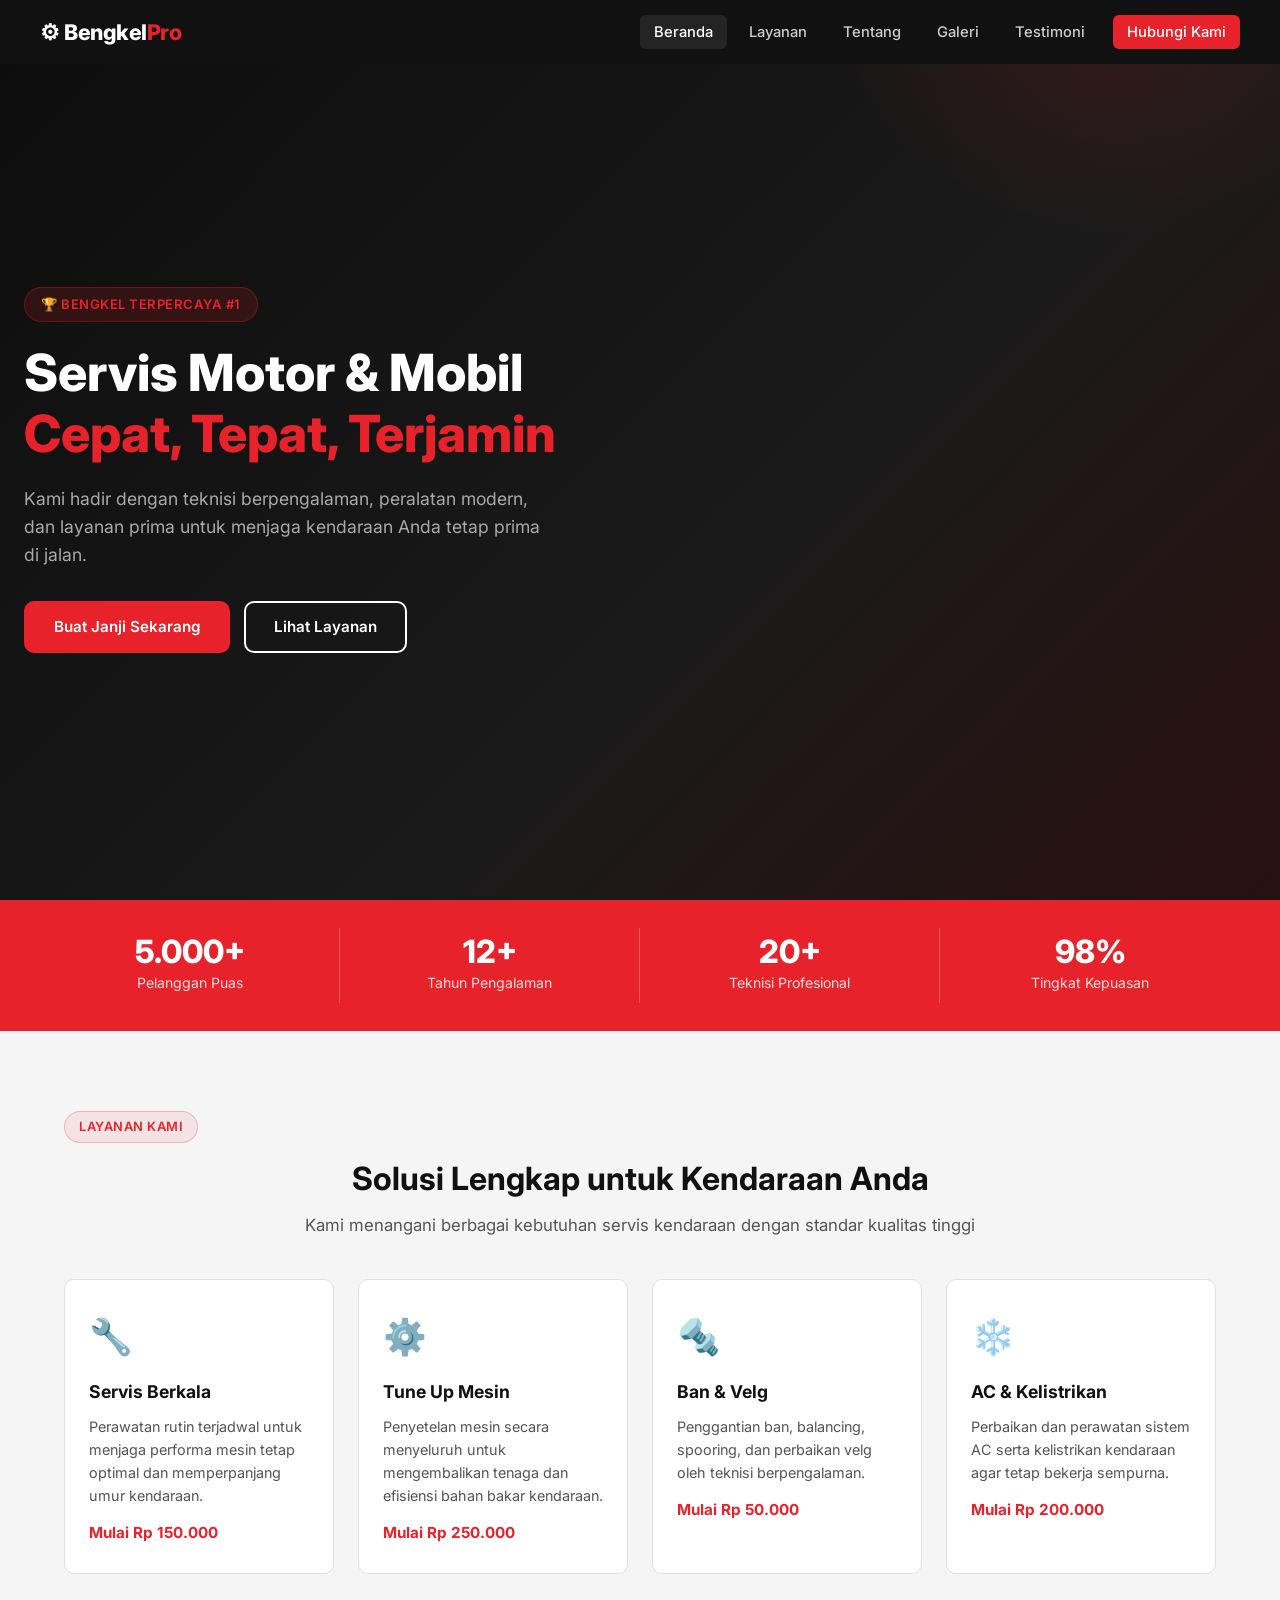
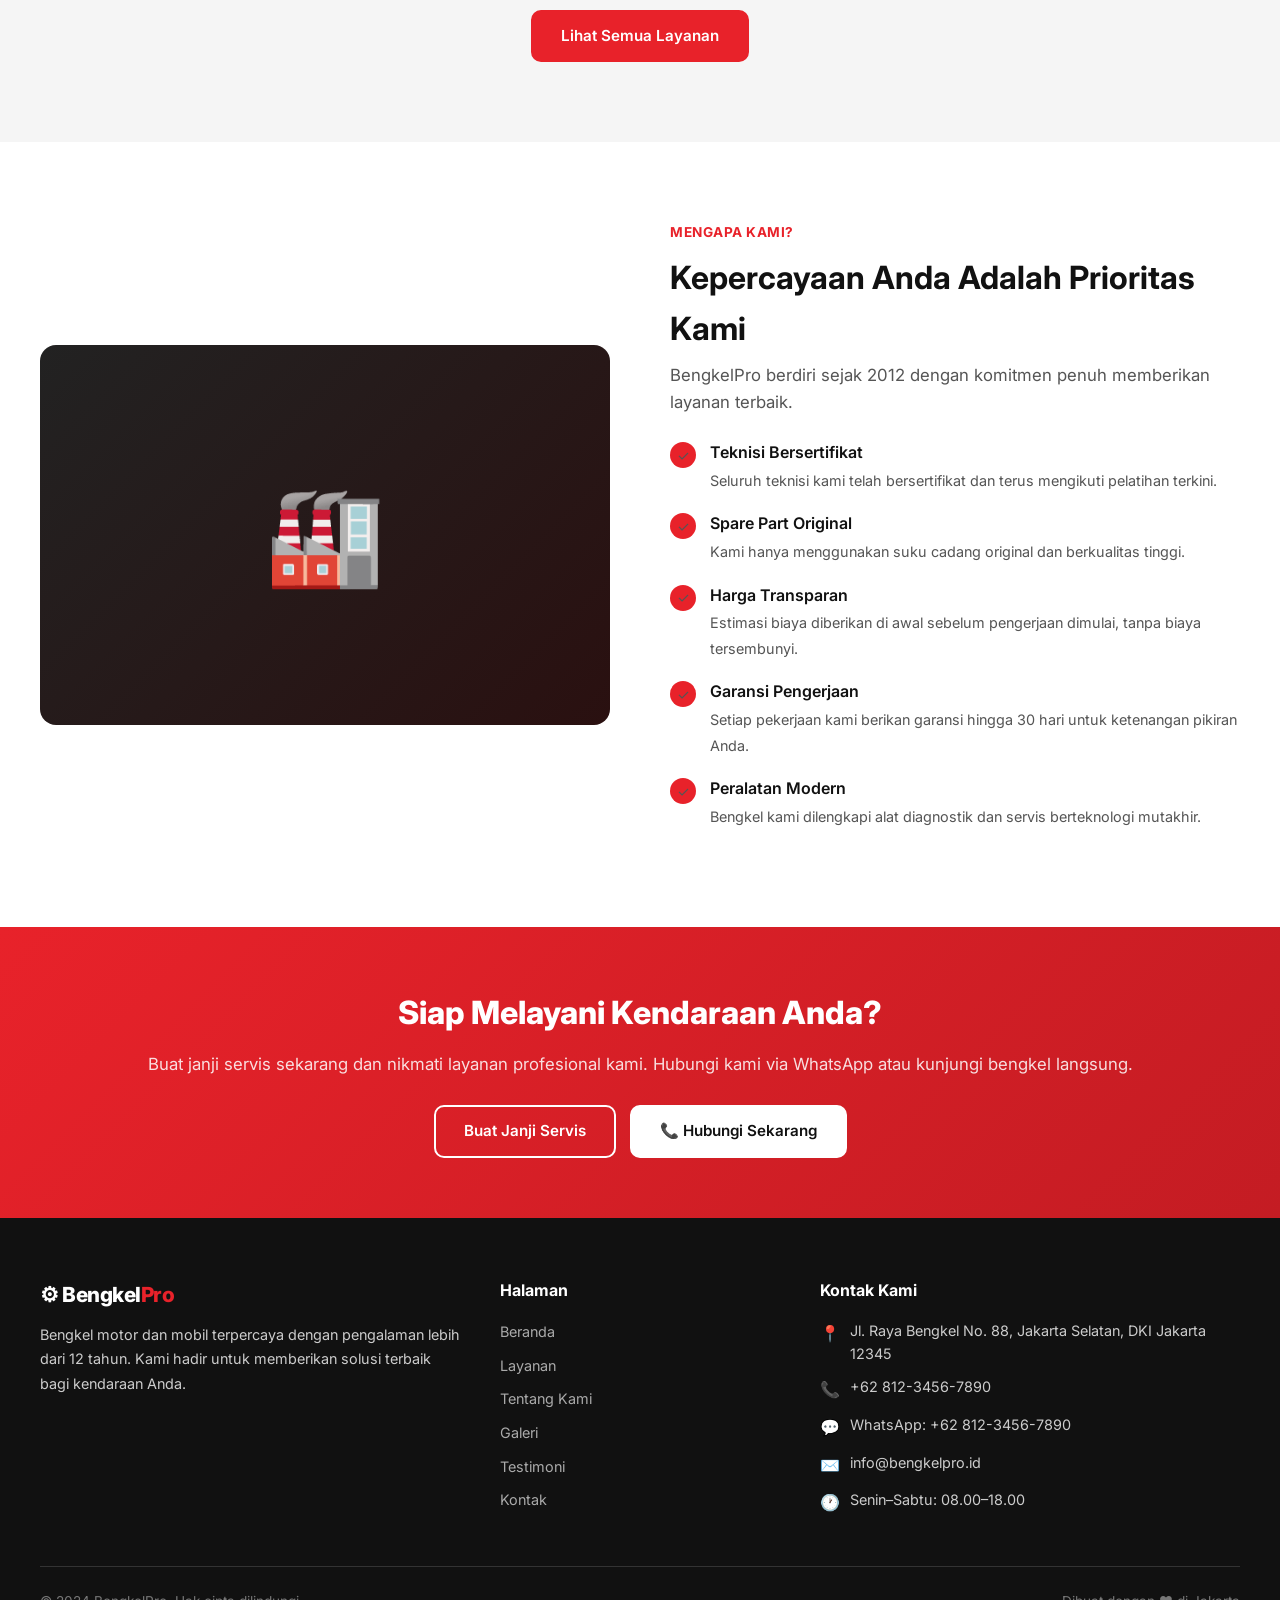
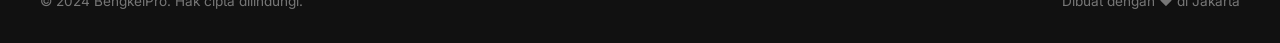
==== index.html @ bf9643d6 "Add complete BengkelPro website files" ====
<!DOCTYPE html>
<html lang="id">
<head>
  <meta charset="UTF-8" />
  <meta name="viewport" content="width=device-width, initial-scale=1.0" />
  <title>BengkelPro – Servis Motor & Mobil Terpercaya</title>
  <meta name="description" content="BengkelPro – Bengkel motor dan mobil profesional. Servis cepat, tepat, dan terjamin dengan teknisi berpengalaman." />
  <link rel="preconnect" href="https://fonts.googleapis.com" />
  <link rel="preconnect" href="https://fonts.gstatic.com" crossorigin />
  <link href="https://fonts.googleapis.com/css2?family=Inter:wght@400;500;600;700;800&display=swap" rel="stylesheet" />
  <link rel="stylesheet" href="assets/css/style.css" />
</head>
<body>

  <!-- ===== NAVBAR ===== -->
  <nav class="navbar" role="navigation" aria-label="Main navigation">
    <div class="nav-inner">
      <a href="index.html" class="nav-logo">⚙ Bengkel<span>Pro</span></a>
      <button class="hamburger" aria-label="Toggle menu" aria-expanded="false">
        <span></span><span></span><span></span>
      </button>
      <ul class="nav-menu" role="list">
        <li><a href="index.html">Beranda</a></li>
        <li><a href="layanan.html">Layanan</a></li>
        <li><a href="tentang.html">Tentang</a></li>
        <li><a href="galeri.html">Galeri</a></li>
        <li><a href="testimoni.html">Testimoni</a></li>
        <li><a href="kontak.html" class="nav-cta">Hubungi Kami</a></li>
      </ul>
    </div>
  </nav>

  <!-- ===== HERO ===== -->
  <section class="hero">
    <div class="hero-content reveal">
      <span class="hero-badge">🏆 Bengkel Terpercaya #1</span>
      <h1>Servis Motor & Mobil<br /><span class="highlight">Cepat, Tepat, Terjamin</span></h1>
      <p>Kami hadir dengan teknisi berpengalaman, peralatan modern, dan layanan prima untuk menjaga kendaraan Anda tetap prima di jalan.</p>
      <div class="hero-btns">
        <a href="kontak.html" class="btn btn-red">Buat Janji Sekarang</a>
        <a href="layanan.html" class="btn btn-outline-white">Lihat Layanan</a>
      </div>
    </div>
  </section>

  <!-- ===== STATS BAR ===== -->
  <section class="stats-bar" aria-label="Statistik BengkelPro">
    <div class="stats-grid">
      <div class="stat-item stat-divider">
        <div class="stat-number">5.000+</div>
        <div class="stat-label">Pelanggan Puas</div>
      </div>
      <div class="stat-item stat-divider">
        <div class="stat-number">12+</div>
        <div class="stat-label">Tahun Pengalaman</div>
      </div>
      <div class="stat-item stat-divider">
        <div class="stat-number">20+</div>
        <div class="stat-label">Teknisi Profesional</div>
      </div>
      <div class="stat-item">
        <div class="stat-number">98%</div>
        <div class="stat-label">Tingkat Kepuasan</div>
      </div>
    </div>
  </section>

  <!-- ===== SERVICE PREVIEW ===== -->
  <section class="services-preview">
    <div class="container">
      <p class="hero-badge text-red" style="display:inline-block;background:rgba(232,34,42,.08);border:1px solid rgba(232,34,42,.25);padding:5px 14px;border-radius:20px;font-size:.8rem;font-weight:600;text-transform:uppercase;letter-spacing:.5px;margin-bottom:10px;">Layanan Kami</p>
      <h2 class="section-title">Solusi Lengkap untuk Kendaraan Anda</h2>
      <p class="section-subtitle">Kami menangani berbagai kebutuhan servis kendaraan dengan standar kualitas tinggi</p>
      <div class="cards-grid">
        <article class="service-card reveal">
          <div class="service-icon">🔧</div>
          <h3>Servis Berkala</h3>
          <p>Perawatan rutin terjadwal untuk menjaga performa mesin tetap optimal dan memperpanjang umur kendaraan.</p>
          <div class="card-price">Mulai Rp 150.000</div>
        </article>
        <article class="service-card reveal">
          <div class="service-icon">⚙️</div>
          <h3>Tune Up Mesin</h3>
          <p>Penyetelan mesin secara menyeluruh untuk mengembalikan tenaga dan efisiensi bahan bakar kendaraan.</p>
          <div class="card-price">Mulai Rp 250.000</div>
        </article>
        <article class="service-card reveal">
          <div class="service-icon">🔩</div>
          <h3>Ban & Velg</h3>
          <p>Penggantian ban, balancing, spooring, dan perbaikan velg oleh teknisi berpengalaman.</p>
          <div class="card-price">Mulai Rp 50.000</div>
        </article>
        <article class="service-card reveal">
          <div class="service-icon">❄️</div>
          <h3>AC & Kelistrikan</h3>
          <p>Perbaikan dan perawatan sistem AC serta kelistrikan kendaraan agar tetap bekerja sempurna.</p>
          <div class="card-price">Mulai Rp 200.000</div>
        </article>
      </div>
      <div style="text-align:center;margin-top:36px;">
        <a href="layanan.html" class="btn btn-red">Lihat Semua Layanan</a>
      </div>
    </div>
  </section>

  <!-- ===== WHY US ===== -->
  <section class="why-us">
    <div class="why-grid reveal">
      <div class="why-image" role="img" aria-label="Foto bengkel BengkelPro">🏭</div>
      <div>
        <p style="color:var(--red);font-weight:700;font-size:.85rem;text-transform:uppercase;letter-spacing:.5px;margin-bottom:8px;">Mengapa Kami?</p>
        <h2 class="section-title">Kepercayaan Anda Adalah Prioritas Kami</h2>
        <p class="section-subtitle" style="margin-bottom:24px;">BengkelPro berdiri sejak 2012 dengan komitmen penuh memberikan layanan terbaik.</p>
        <ul class="why-list">
          <li>
            <span class="check-icon" aria-hidden="true">✓</span>
            <div><strong>Teknisi Bersertifikat</strong><span>Seluruh teknisi kami telah bersertifikat dan terus mengikuti pelatihan terkini.</span></div>
          </li>
          <li>
            <span class="check-icon" aria-hidden="true">✓</span>
            <div><strong>Spare Part Original</strong><span>Kami hanya menggunakan suku cadang original dan berkualitas tinggi.</span></div>
          </li>
          <li>
            <span class="check-icon" aria-hidden="true">✓</span>
            <div><strong>Harga Transparan</strong><span>Estimasi biaya diberikan di awal sebelum pengerjaan dimulai, tanpa biaya tersembunyi.</span></div>
          </li>
          <li>
            <span class="check-icon" aria-hidden="true">✓</span>
            <div><strong>Garansi Pengerjaan</strong><span>Setiap pekerjaan kami berikan garansi hingga 30 hari untuk ketenangan pikiran Anda.</span></div>
          </li>
          <li>
            <span class="check-icon" aria-hidden="true">✓</span>
            <div><strong>Peralatan Modern</strong><span>Bengkel kami dilengkapi alat diagnostik dan servis berteknologi mutakhir.</span></div>
          </li>
        </ul>
      </div>
    </div>
  </section>

  <!-- ===== CTA BANNER ===== -->
  <section class="cta-banner">
    <h2>Siap Melayani Kendaraan Anda?</h2>
    <p>Buat janji servis sekarang dan nikmati layanan profesional kami. Hubungi kami via WhatsApp atau kunjungi bengkel langsung.</p>
    <div class="cta-btns">
      <a href="kontak.html" class="btn btn-outline-white">Buat Janji Servis</a>
      <a href="tel:+6281234567890" class="btn" style="background:var(--white);color:var(--dark);border-color:var(--white);">📞 Hubungi Sekarang</a>
    </div>
  </section>

  <!-- ===== FOOTER ===== -->
  <footer class="footer">
    <div class="footer-grid">
      <div class="footer-brand">
        <div class="nav-logo">⚙ Bengkel<span>Pro</span></div>
        <p>Bengkel motor dan mobil terpercaya dengan pengalaman lebih dari 12 tahun. Kami hadir untuk memberikan solusi terbaik bagi kendaraan Anda.</p>
      </div>
      <div>
        <h4>Halaman</h4>
        <ul class="footer-links">
          <li><a href="index.html">Beranda</a></li>
          <li><a href="layanan.html">Layanan</a></li>
          <li><a href="tentang.html">Tentang Kami</a></li>
          <li><a href="galeri.html">Galeri</a></li>
          <li><a href="testimoni.html">Testimoni</a></li>
          <li><a href="kontak.html">Kontak</a></li>
        </ul>
      </div>
      <div>
        <h4>Kontak Kami</h4>
        <ul class="footer-contact">
          <li><span class="icon">📍</span><span>Jl. Raya Bengkel No. 88, Jakarta Selatan, DKI Jakarta 12345</span></li>
          <li><span class="icon">📞</span><span>+62 812-3456-7890</span></li>
          <li><span class="icon">💬</span><span>WhatsApp: +62 812-3456-7890</span></li>
          <li><span class="icon">✉️</span><span>info@bengkelpro.id</span></li>
          <li><span class="icon">🕐</span><span>Senin–Sabtu: 08.00–18.00</span></li>
        </ul>
      </div>
    </div>
    <div class="footer-bottom">
      <span>© 2024 BengkelPro. Hak cipta dilindungi.</span>
      <span>Dibuat dengan ❤️ di Jakarta</span>
    </div>
  </footer>

  <script src="assets/js/main.js"></script>
</body>
</html>
---- assets/css/style.css ----
/* ============================================================
   BengkelPro – Main Stylesheet
   ============================================================ */

/* ---------- CSS Custom Properties ---------- */
:root {
  --red:        #E8222A;
  --red-dark:   #c41c23;
  --dark:       #111111;
  --dark-2:     #1a1a1a;
  --dark-3:     #222222;
  --gray:       #555555;
  --light-gray: #f5f5f5;
  --white:      #ffffff;
  --border:     #e0e0e0;
  --shadow:     0 4px 20px rgba(0,0,0,.12);
  --shadow-lg:  0 8px 40px rgba(0,0,0,.18);
  --radius:     10px;
  --transition: .3s ease;
}

/* ---------- Reset & Base ---------- */
*, *::before, *::after { box-sizing: border-box; margin: 0; padding: 0; }

html { scroll-behavior: smooth; }

body {
  font-family: 'Inter', sans-serif;
  color: var(--dark);
  background: var(--white);
  line-height: 1.6;
  overflow-x: hidden;
}

img { max-width: 100%; display: block; }
a  { text-decoration: none; color: inherit; }
ul { list-style: none; }

.container {
  max-width: 1200px;
  margin: 0 auto;
  padding: 0 24px;
}

/* ---------- Utility ---------- */
.section-title {
  font-size: 2rem;
  font-weight: 700;
  margin-bottom: .5rem;
}
.section-subtitle {
  color: var(--gray);
  margin-bottom: 2.5rem;
  font-size: 1.05rem;
}
.text-red   { color: var(--red); }
.text-center{ text-align: center; }
.btn {
  display: inline-block;
  padding: 12px 28px;
  border-radius: var(--radius);
  font-weight: 600;
  font-size: .95rem;
  cursor: pointer;
  border: 2px solid transparent;
  transition: all var(--transition);
}
.btn-red {
  background: var(--red);
  color: var(--white);
  border-color: var(--red);
}
.btn-red:hover {
  background: var(--red-dark);
  border-color: var(--red-dark);
  transform: translateY(-2px);
}
.btn-outline-white {
  background: transparent;
  color: var(--white);
  border-color: var(--white);
}
.btn-outline-white:hover {
  background: var(--white);
  color: var(--dark);
  transform: translateY(-2px);
}
.btn-outline-red {
  background: transparent;
  color: var(--red);
  border-color: var(--red);
}
.btn-outline-red:hover {
  background: var(--red);
  color: var(--white);
  transform: translateY(-2px);
}

/* scroll-reveal */
.reveal {
  opacity: 0;
  transform: translateY(30px);
  transition: opacity .6s ease, transform .6s ease;
}
.reveal.visible {
  opacity: 1;
  transform: translateY(0);
}

/* ============================================================
   NAVBAR
   ============================================================ */
.navbar {
  position: fixed;
  top: 0; left: 0; right: 0;
  z-index: 1000;
  background: var(--dark);
  padding: 0 24px;
  height: 64px;
  display: flex;
  align-items: center;
  transition: box-shadow var(--transition);
}
.navbar.scrolled { box-shadow: 0 2px 20px rgba(0,0,0,.4); }

.nav-inner {
  max-width: 1200px;
  margin: 0 auto;
  width: 100%;
  display: flex;
  align-items: center;
  justify-content: space-between;
}

.nav-logo {
  font-size: 1.35rem;
  font-weight: 800;
  color: var(--white);
  letter-spacing: -.5px;
}
.nav-logo span { color: var(--red); }

.nav-menu {
  display: flex;
  gap: 8px;
  align-items: center;
}
.nav-menu a {
  color: #ccc;
  padding: 8px 14px;
  border-radius: 6px;
  font-size: .92rem;
  font-weight: 500;
  transition: all var(--transition);
}
.nav-menu a:hover,
.nav-menu a.active {
  color: var(--white);
  background: rgba(255,255,255,.08);
}
.nav-menu a.nav-cta {
  background: var(--red);
  color: var(--white);
  margin-left: 6px;
}
.nav-menu a.nav-cta:hover { background: var(--red-dark); }

.hamburger {
  display: none;
  flex-direction: column;
  gap: 5px;
  cursor: pointer;
  padding: 6px;
}
.hamburger span {
  display: block;
  width: 24px;
  height: 2px;
  background: var(--white);
  border-radius: 2px;
  transition: all var(--transition);
}
.hamburger.open span:nth-child(1) { transform: translateY(7px) rotate(45deg); }
.hamburger.open span:nth-child(2) { opacity: 0; }
.hamburger.open span:nth-child(3) { transform: translateY(-7px) rotate(-45deg); }

/* ============================================================
   FOOTER
   ============================================================ */
.footer {
  background: var(--dark);
  color: #ccc;
  padding: 60px 24px 30px;
}
.footer-grid {
  max-width: 1200px;
  margin: 0 auto;
  display: grid;
  grid-template-columns: 1.5fr 1fr 1.5fr;
  gap: 40px;
  padding-bottom: 40px;
  border-bottom: 1px solid #333;
}
.footer-brand .nav-logo { font-size: 1.3rem; margin-bottom: 12px; }
.footer-brand p { font-size: .9rem; line-height: 1.7; }

.footer h4 {
  color: var(--white);
  font-size: 1rem;
  font-weight: 700;
  margin-bottom: 16px;
}
.footer-links li { margin-bottom: 8px; }
.footer-links a {
  color: #aaa;
  font-size: .9rem;
  transition: color var(--transition);
}
.footer-links a:hover { color: var(--red); }

.footer-contact li {
  display: flex;
  gap: 10px;
  font-size: .9rem;
  margin-bottom: 10px;
  align-items: flex-start;
}
.footer-contact .icon { font-size: 1rem; margin-top: 2px; }

.footer-bottom {
  max-width: 1200px;
  margin: 24px auto 0;
  display: flex;
  justify-content: space-between;
  align-items: center;
  font-size: .85rem;
  color: #777;
  flex-wrap: wrap;
  gap: 8px;
}

/* ============================================================
   PAGE HERO (inner pages)
   ============================================================ */
.page-hero {
  background: linear-gradient(135deg, var(--dark) 0%, var(--dark-3) 100%);
  color: var(--white);
  padding: 120px 24px 64px;
  text-align: center;
}
.page-hero h1 { font-size: 2.4rem; font-weight: 800; margin-bottom: .5rem; }
.page-hero p  { color: #aaa; font-size: 1.05rem; }
.breadcrumb {
  display: flex;
  justify-content: center;
  gap: 8px;
  font-size: .85rem;
  color: #888;
  margin-top: 12px;
}
.breadcrumb a { color: var(--red); }
.breadcrumb span { color: #555; }

/* ============================================================
   INDEX – HERO
   ============================================================ */
.hero {
  min-height: 100vh;
  background: linear-gradient(135deg, #0d0d0d 0%, #1a1a1a 60%, #2a1010 100%);
  display: flex;
  align-items: center;
  padding: 100px 24px 60px;
  position: relative;
  overflow: hidden;
}
.hero::before {
  content: '';
  position: absolute;
  top: -40%;
  right: -10%;
  width: 600px;
  height: 600px;
  background: radial-gradient(circle, rgba(232,34,42,.18) 0%, transparent 70%);
  pointer-events: none;
}
.hero-content { max-width: 650px; }
.hero-badge {
  display: inline-block;
  background: rgba(232,34,42,.15);
  color: var(--red);
  border: 1px solid rgba(232,34,42,.3);
  padding: 6px 16px;
  border-radius: 20px;
  font-size: .82rem;
  font-weight: 600;
  letter-spacing: .5px;
  text-transform: uppercase;
  margin-bottom: 20px;
}
.hero h1 {
  font-size: clamp(2rem, 5vw, 3.2rem);
  font-weight: 800;
  color: var(--white);
  line-height: 1.2;
  margin-bottom: 20px;
}
.hero h1 .highlight { color: var(--red); }
.hero p {
  color: #aaa;
  font-size: 1.1rem;
  margin-bottom: 32px;
  max-width: 520px;
}
.hero-btns { display: flex; gap: 14px; flex-wrap: wrap; }

/* ---------- Stats Bar ---------- */
.stats-bar {
  background: var(--red);
  padding: 28px 24px;
}
.stats-grid {
  max-width: 1200px;
  margin: 0 auto;
  display: grid;
  grid-template-columns: repeat(4, 1fr);
  text-align: center;
}
.stat-item { padding: 8px 0; }
.stat-number {
  font-size: 2rem;
  font-weight: 800;
  color: var(--white);
  line-height: 1;
}
.stat-label {
  color: rgba(255,255,255,.85);
  font-size: .88rem;
  margin-top: 4px;
}
.stat-divider {
  border: none;
  border-right: 1px solid rgba(255,255,255,.25);
}

/* ---------- Services Preview ---------- */
.services-preview { padding: 80px 24px; background: var(--light-gray); }
.services-preview .section-title,
.services-preview .section-subtitle { text-align: center; }
.cards-grid {
  max-width: 1200px;
  margin: 0 auto;
  display: grid;
  grid-template-columns: repeat(4, 1fr);
  gap: 24px;
}
.service-card {
  background: var(--white);
  border-radius: var(--radius);
  padding: 28px 24px;
  border: 1px solid var(--border);
  transition: all var(--transition);
  cursor: default;
}
.service-card:hover {
  transform: translateY(-6px);
  box-shadow: var(--shadow-lg);
  border-color: var(--red);
}
.service-icon {
  font-size: 2.2rem;
  margin-bottom: 14px;
}
.service-card h3 {
  font-size: 1.1rem;
  font-weight: 700;
  margin-bottom: 8px;
}
.service-card p {
  color: var(--gray);
  font-size: .9rem;
  line-height: 1.6;
}
.card-price {
  margin-top: 14px;
  font-weight: 700;
  color: var(--red);
  font-size: .95rem;
}

/* ---------- Why Us ---------- */
.why-us { padding: 80px 24px; background: var(--white); }
.why-grid {
  max-width: 1200px;
  margin: 0 auto;
  display: grid;
  grid-template-columns: 1fr 1fr;
  gap: 60px;
  align-items: center;
}
.why-image {
  background: linear-gradient(135deg, var(--dark-3), #2a1010);
  border-radius: 16px;
  height: 380px;
  display: flex;
  align-items: center;
  justify-content: center;
  font-size: 6rem;
}
.why-list { list-style: none; }
.why-list li {
  display: flex;
  gap: 14px;
  margin-bottom: 18px;
  align-items: flex-start;
}
.check-icon {
  flex-shrink: 0;
  width: 26px;
  height: 26px;
  background: var(--red);
  color: var(--white);
  border-radius: 50%;
  display: flex;
  align-items: center;
  justify-content: center;
  font-size: .75rem;
  margin-top: 2px;
}
.why-list li strong { display: block; font-weight: 600; margin-bottom: 2px; }
.why-list li span { color: var(--gray); font-size: .9rem; }

/* ---------- CTA Banner ---------- */
.cta-banner {
  background: linear-gradient(135deg, var(--red) 0%, var(--red-dark) 100%);
  padding: 60px 24px;
  text-align: center;
}
.cta-banner h2 {
  font-size: 2rem;
  font-weight: 800;
  color: var(--white);
  margin-bottom: 12px;
}
.cta-banner p {
  color: rgba(255,255,255,.85);
  font-size: 1.05rem;
  margin-bottom: 28px;
}
.cta-btns { display: flex; gap: 14px; justify-content: center; flex-wrap: wrap; }

/* ============================================================
   LAYANAN PAGE
   ============================================================ */
.layanan-section { padding: 80px 24px; background: var(--light-gray); }
.layanan-list {
  max-width: 900px;
  margin: 0 auto;
  display: flex;
  flex-direction: column;
  gap: 24px;
}
.layanan-card {
  background: var(--white);
  border-radius: var(--radius);
  border: 1px solid var(--border);
  padding: 28px 30px;
  display: grid;
  grid-template-columns: auto 1fr auto;
  gap: 24px;
  align-items: start;
  transition: all var(--transition);
}
.layanan-card:hover {
  box-shadow: var(--shadow-lg);
  border-color: var(--red);
  transform: translateX(4px);
}
.layanan-icon {
  font-size: 2.4rem;
  padding: 12px;
  background: rgba(232,34,42,.08);
  border-radius: 10px;
}
.layanan-body h3 {
  font-size: 1.2rem;
  font-weight: 700;
  margin-bottom: 6px;
}
.layanan-body p {
  color: var(--gray);
  font-size: .9rem;
  margin-bottom: 12px;
}
.layanan-features {
  display: flex;
  flex-wrap: wrap;
  gap: 8px;
}
.layanan-features li {
  background: var(--light-gray);
  border-radius: 20px;
  padding: 3px 12px;
  font-size: .82rem;
  color: var(--gray);
}
.layanan-features li::before { content: '✓ '; color: var(--red); font-weight: 700; }
.layanan-price {
  text-align: right;
  white-space: nowrap;
}
.layanan-price .price {
  font-size: 1.3rem;
  font-weight: 800;
  color: var(--red);
}
.layanan-price small { display: block; color: var(--gray); font-size: .8rem; margin-bottom: 12px; }

/* ============================================================
   TENTANG PAGE
   ============================================================ */
.about-story { padding: 80px 24px; background: var(--white); }
.about-grid {
  max-width: 1200px;
  margin: 0 auto;
  display: grid;
  grid-template-columns: 1fr 1fr;
  gap: 60px;
  align-items: center;
}
.about-img-placeholder {
  background: linear-gradient(135deg, var(--dark-3), #2a1010);
  border-radius: 16px;
  height: 420px;
  display: flex;
  align-items: center;
  justify-content: center;
  font-size: 7rem;
}
.about-text h2 { font-size: 1.9rem; font-weight: 800; margin-bottom: 16px; }
.about-text p  { color: var(--gray); font-size: .95rem; margin-bottom: 14px; line-height: 1.8; }

.values-section { padding: 80px 24px; background: var(--light-gray); }
.values-section .section-title,
.values-section .section-subtitle { text-align: center; }
.values-grid {
  max-width: 1200px;
  margin: 0 auto;
  display: grid;
  grid-template-columns: repeat(4, 1fr);
  gap: 24px;
}
.value-card {
  background: var(--white);
  border-radius: var(--radius);
  padding: 30px 22px;
  text-align: center;
  border: 1px solid var(--border);
  transition: all var(--transition);
}
.value-card:hover {
  transform: translateY(-6px);
  box-shadow: var(--shadow-lg);
  border-color: var(--red);
}
.value-icon { font-size: 2.4rem; margin-bottom: 14px; }
.value-card h3 { font-size: 1rem; font-weight: 700; margin-bottom: 8px; }
.value-card p  { color: var(--gray); font-size: .88rem; }

.team-section { padding: 80px 24px; background: var(--white); }
.team-section .section-title,
.team-section .section-subtitle { text-align: center; }
.team-grid {
  max-width: 900px;
  margin: 0 auto;
  display: grid;
  grid-template-columns: repeat(3, 1fr);
  gap: 28px;
}
.team-card {
  background: var(--white);
  border-radius: var(--radius);
  border: 1px solid var(--border);
  padding: 30px 20px;
  text-align: center;
  transition: all var(--transition);
}
.team-card:hover {
  transform: translateY(-6px);
  box-shadow: var(--shadow-lg);
}
.team-avatar {
  width: 80px;
  height: 80px;
  background: linear-gradient(135deg, var(--red), var(--red-dark));
  border-radius: 50%;
  display: flex;
  align-items: center;
  justify-content: center;
  font-size: 2rem;
  color: var(--white);
  font-weight: 800;
  margin: 0 auto 16px;
}
.team-card h3 { font-size: 1rem; font-weight: 700; margin-bottom: 4px; }
.team-card .role { color: var(--red); font-size: .85rem; font-weight: 600; margin-bottom: 8px; }
.team-card p   { color: var(--gray); font-size: .85rem; }

/* ============================================================
   GALERI PAGE
   ============================================================ */
.galeri-section { padding: 80px 24px; background: var(--light-gray); }
.filter-bar {
  max-width: 1200px;
  margin: 0 auto 36px;
  display: flex;
  gap: 10px;
  flex-wrap: wrap;
}
.filter-btn {
  padding: 8px 20px;
  border-radius: 20px;
  border: 2px solid var(--border);
  background: var(--white);
  color: var(--gray);
  font-size: .88rem;
  font-weight: 600;
  cursor: pointer;
  transition: all var(--transition);
}
.filter-btn:hover,
.filter-btn.active {
  background: var(--red);
  color: var(--white);
  border-color: var(--red);
}
.gallery-grid {
  max-width: 1200px;
  margin: 0 auto;
  display: grid;
  grid-template-columns: repeat(3, 1fr);
  gap: 20px;
}
.gallery-item {
  background: var(--white);
  border-radius: var(--radius);
  overflow: hidden;
  border: 1px solid var(--border);
  transition: all var(--transition);
  cursor: pointer;
}
.gallery-item:hover {
  transform: translateY(-4px);
  box-shadow: var(--shadow-lg);
}
.gallery-thumb {
  height: 200px;
  display: flex;
  align-items: center;
  justify-content: center;
  font-size: 4rem;
  background: linear-gradient(135deg, var(--dark-3), #2a1010);
}
.gallery-info { padding: 14px 16px; }
.gallery-info h4 { font-size: .95rem; font-weight: 600; margin-bottom: 4px; }
.gallery-info span { font-size: .8rem; color: var(--red); font-weight: 600; }
.gallery-item.hidden { display: none; }

/* ============================================================
   TESTIMONI PAGE
   ============================================================ */
.testimoni-section { padding: 80px 24px; background: var(--light-gray); }

.rating-summary {
  max-width: 700px;
  margin: 0 auto 56px;
  background: var(--white);
  border-radius: var(--radius);
  padding: 36px;
  display: grid;
  grid-template-columns: auto 1fr;
  gap: 40px;
  align-items: center;
  border: 1px solid var(--border);
}
.rating-big {
  text-align: center;
}
.rating-big .num {
  font-size: 4rem;
  font-weight: 800;
  color: var(--dark);
  line-height: 1;
}
.rating-big .stars { font-size: 1.4rem; margin: 6px 0; }
.rating-big small { color: var(--gray); font-size: .85rem; }

.rating-bars { display: flex; flex-direction: column; gap: 8px; }
.bar-row {
  display: flex;
  align-items: center;
  gap: 10px;
  font-size: .85rem;
}
.bar-row span:first-child { width: 30px; color: var(--gray); }
.bar-track {
  flex: 1;
  height: 8px;
  background: #eee;
  border-radius: 4px;
  overflow: hidden;
}
.bar-fill {
  height: 100%;
  background: var(--red);
  border-radius: 4px;
}
.bar-row span:last-child { width: 30px; color: var(--gray); text-align: right; }

.testi-grid {
  max-width: 1200px;
  margin: 0 auto;
  display: grid;
  grid-template-columns: repeat(3, 1fr);
  gap: 24px;
}
.testi-card {
  background: var(--white);
  border-radius: var(--radius);
  padding: 28px 24px;
  border: 1px solid var(--border);
  transition: all var(--transition);
}
.testi-card:hover {
  transform: translateY(-4px);
  box-shadow: var(--shadow-lg);
}
.testi-header {
  display: flex;
  align-items: center;
  gap: 14px;
  margin-bottom: 16px;
}
.testi-avatar {
  width: 48px;
  height: 48px;
  background: linear-gradient(135deg, var(--red), var(--red-dark));
  border-radius: 50%;
  display: flex;
  align-items: center;
  justify-content: center;
  font-size: 1.1rem;
  color: var(--white);
  font-weight: 800;
  flex-shrink: 0;
}
.testi-name { font-weight: 700; font-size: .95rem; margin-bottom: 2px; }
.testi-vehicle { color: var(--gray); font-size: .82rem; }
.testi-stars { font-size: 1rem; margin-bottom: 10px; color: #f5a623; }
.testi-card p { color: var(--gray); font-size: .9rem; line-height: 1.7; font-style: italic; }
.testi-quote { font-size: 3rem; color: var(--red); opacity: .2; line-height: .5; margin-bottom: 8px; }

/* ============================================================
   KONTAK PAGE
   ============================================================ */
.kontak-section { padding: 80px 24px; background: var(--light-gray); }
.kontak-grid {
  max-width: 1100px;
  margin: 0 auto;
  display: grid;
  grid-template-columns: 1.3fr 1fr;
  gap: 40px;
}

/* Form */
.contact-form-wrap {
  background: var(--white);
  border-radius: var(--radius);
  padding: 36px;
  border: 1px solid var(--border);
}
.contact-form-wrap h2 { font-size: 1.5rem; font-weight: 700; margin-bottom: 24px; }

.form-group { margin-bottom: 18px; }
.form-row { display: grid; grid-template-columns: 1fr 1fr; gap: 18px; }
label {
  display: block;
  font-size: .88rem;
  font-weight: 600;
  margin-bottom: 6px;
  color: var(--dark);
}
input, select, textarea {
  width: 100%;
  padding: 11px 14px;
  border: 1.5px solid var(--border);
  border-radius: 8px;
  font-family: 'Inter', sans-serif;
  font-size: .92rem;
  color: var(--dark);
  background: var(--white);
  transition: border-color var(--transition);
  outline: none;
}
input:focus, select:focus, textarea:focus { border-color: var(--red); }
textarea { resize: vertical; min-height: 120px; }
.btn-submit {
  width: 100%;
  padding: 14px;
  font-size: 1rem;
  margin-top: 6px;
}

.success-state {
  display: none;
  text-align: center;
  padding: 40px 20px;
}
.success-state .success-icon { font-size: 4rem; margin-bottom: 16px; }
.success-state h3 { font-size: 1.4rem; font-weight: 700; margin-bottom: 8px; }
.success-state p  { color: var(--gray); }

/* Info */
.contact-info { display: flex; flex-direction: column; gap: 20px; }
.info-card {
  background: var(--white);
  border-radius: var(--radius);
  padding: 22px 24px;
  border: 1px solid var(--border);
}
.info-card h3 { font-size: 1rem; font-weight: 700; margin-bottom: 14px; color: var(--dark); }
.info-item {
  display: flex;
  gap: 12px;
  margin-bottom: 12px;
  align-items: flex-start;
  font-size: .9rem;
}
.info-item .icon { font-size: 1.1rem; margin-top: 1px; flex-shrink: 0; }
.info-item a { color: var(--gray); transition: color var(--transition); }
.info-item a:hover { color: var(--red); }

.jam-table { width: 100%; font-size: .88rem; border-collapse: collapse; }
.jam-table td { padding: 5px 0; color: var(--gray); }
.jam-table td:first-child { font-weight: 600; color: var(--dark); width: 55%; }
.jam-table tr.highlight td { color: var(--red); font-weight: 600; }

.map-placeholder {
  background: linear-gradient(135deg, var(--dark-3), #2a1010);
  border-radius: var(--radius);
  height: 200px;
  display: flex;
  align-items: center;
  justify-content: center;
  font-size: 3rem;
  margin-top: 0;
  border: 1px solid var(--border);
  color: var(--white);
  flex-direction: column;
  gap: 8px;
}
.map-placeholder span { font-size: .9rem; color: #aaa; }

/* ============================================================
   RESPONSIVE
   ============================================================ */
@media (max-width: 1024px) {
  .cards-grid            { grid-template-columns: repeat(2, 1fr); }
  .values-grid           { grid-template-columns: repeat(2, 1fr); }
  .footer-grid           { grid-template-columns: 1fr 1fr; }
  .footer-grid .footer-brand { grid-column: 1 / -1; }
}

@media (max-width: 768px) {
  .hamburger { display: flex; }
  .nav-menu {
    position: fixed;
    top: 64px; left: 0; right: 0;
    background: var(--dark-2);
    flex-direction: column;
    padding: 16px;
    gap: 4px;
    max-height: 0;
    overflow: hidden;
    transition: max-height var(--transition);
  }
  .nav-menu.open { max-height: 400px; }
  .nav-menu a { padding: 12px 16px; border-radius: 8px; }
  .nav-menu a.nav-cta { margin-left: 0; }

  .hero h1        { font-size: 2rem; }
  .stats-grid     { grid-template-columns: repeat(2, 1fr); }
  .stat-divider:nth-child(2) { border-right: none; }
  .why-grid       { grid-template-columns: 1fr; }
  .why-image      { height: 240px; }
  .about-grid     { grid-template-columns: 1fr; }
  .about-img-placeholder { height: 240px; }
  .team-grid      { grid-template-columns: 1fr; max-width: 360px; }
  .testi-grid     { grid-template-columns: 1fr; }
  .kontak-grid    { grid-template-columns: 1fr; }
  .rating-summary { grid-template-columns: 1fr; text-align: center; }
  .layanan-card   { grid-template-columns: auto 1fr; }
  .layanan-price  { grid-column: 1 / -1; text-align: left; }
  .footer-grid    { grid-template-columns: 1fr; }
  .gallery-grid   { grid-template-columns: repeat(2, 1fr); }
  .form-row       { grid-template-columns: 1fr; }
  .page-hero h1   { font-size: 1.8rem; }
}

@media (max-width: 480px) {
  .cards-grid  { grid-template-columns: 1fr; }
  .gallery-grid { grid-template-columns: 1fr; }
  .hero-btns { flex-direction: column; }
  .cta-btns  { flex-direction: column; align-items: center; }
  .stats-grid { grid-template-columns: 1fr 1fr; }
}
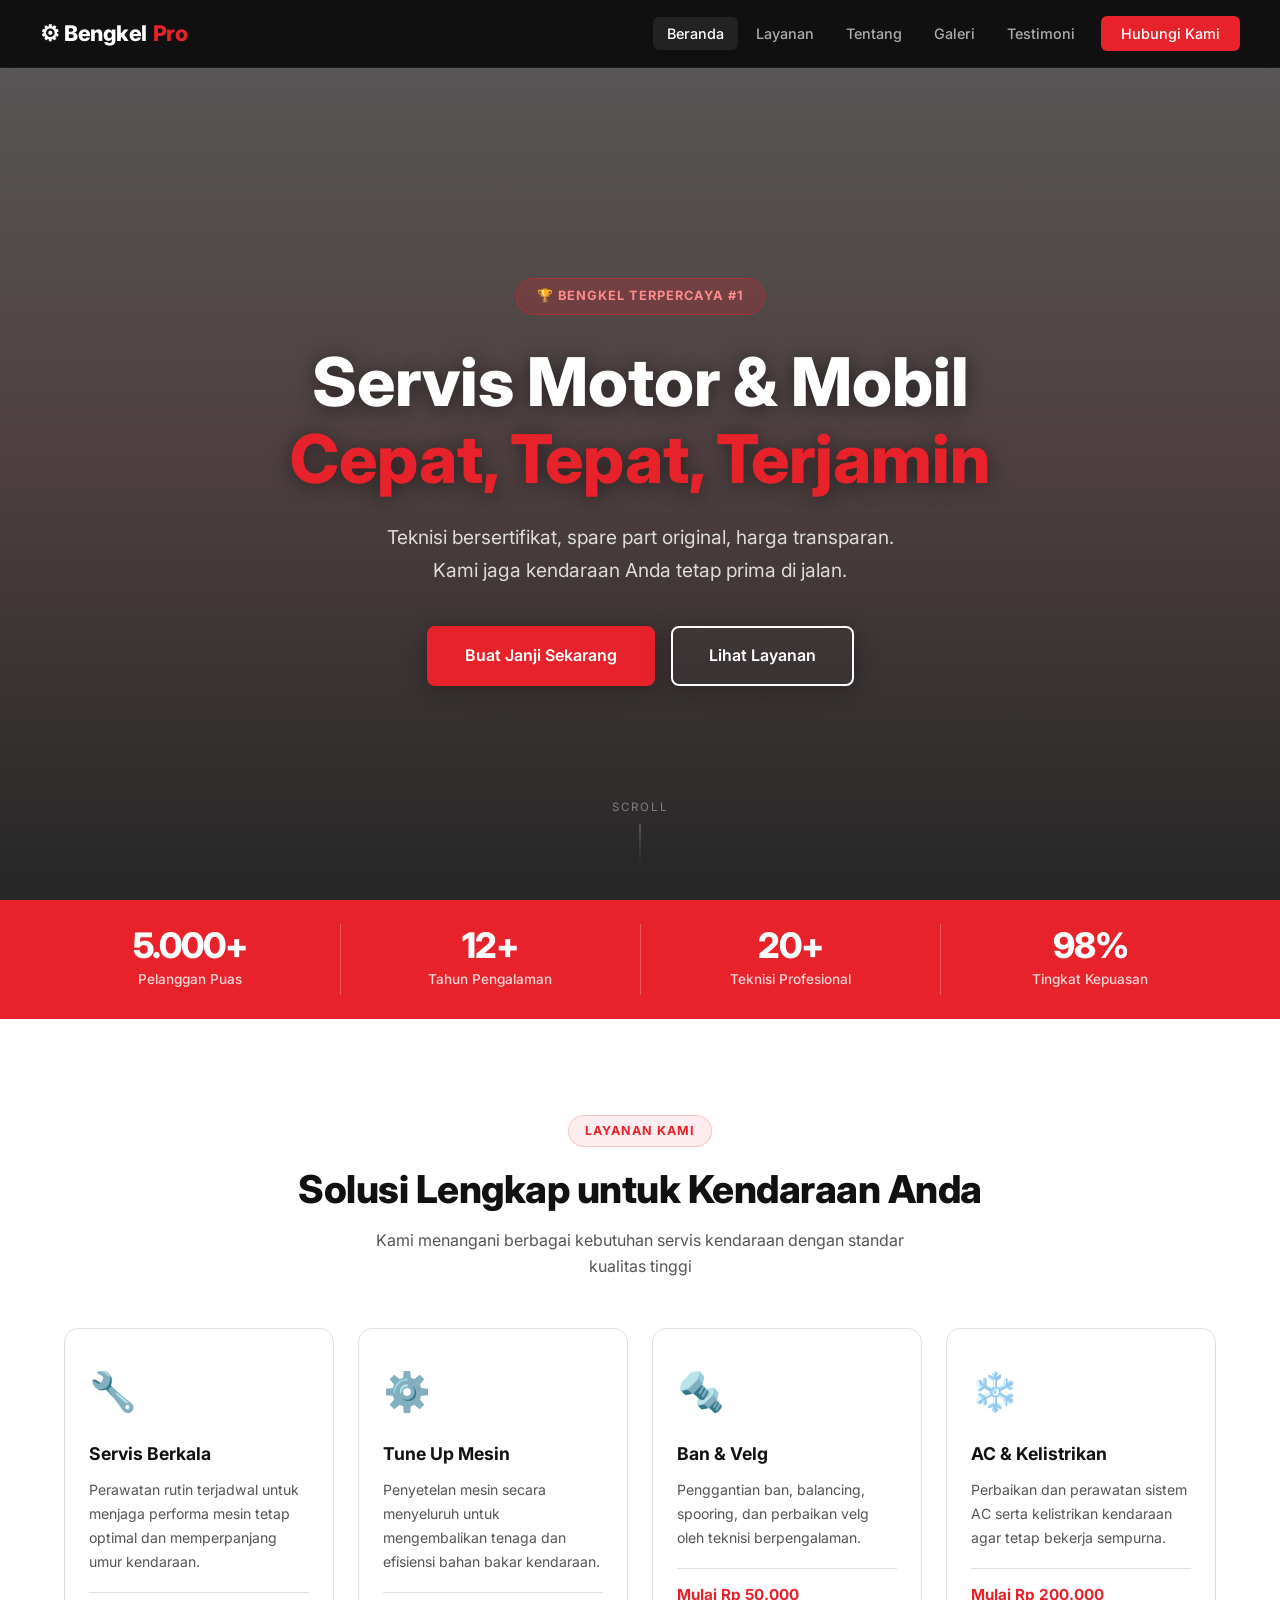
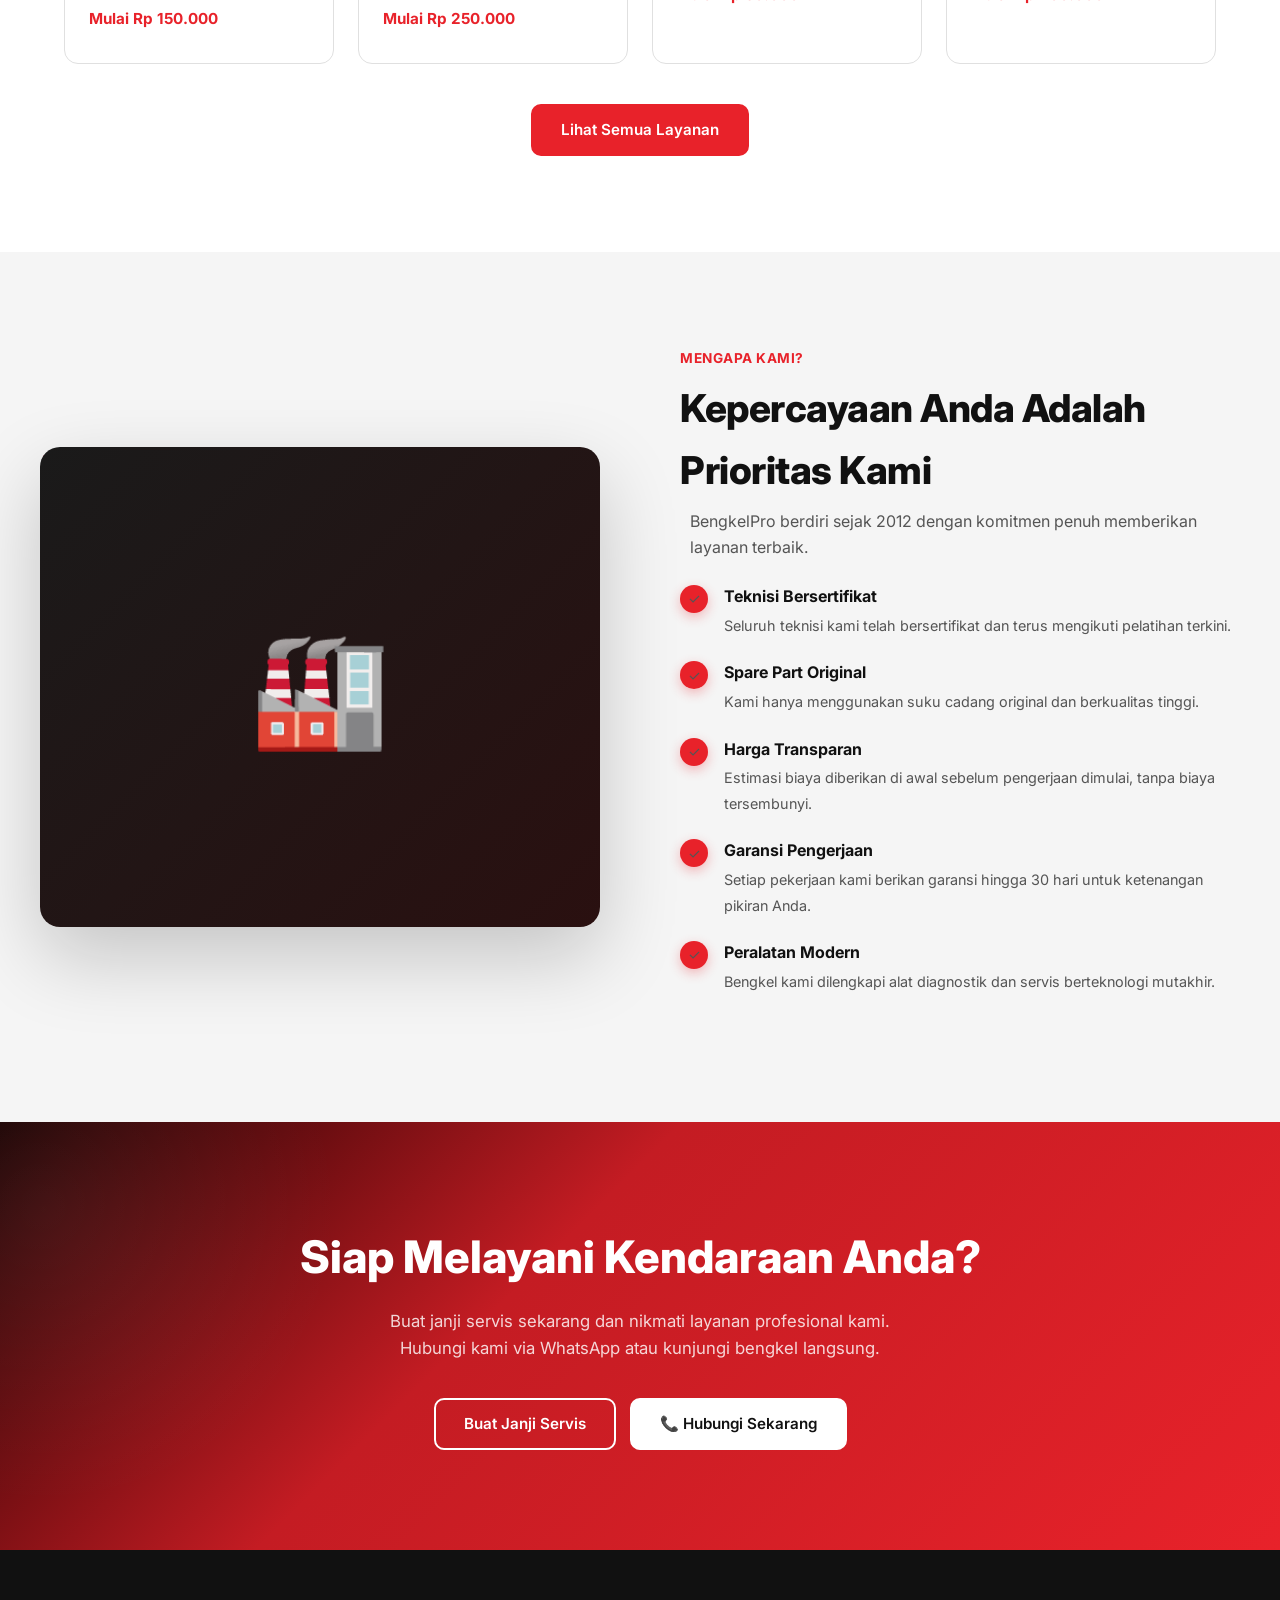
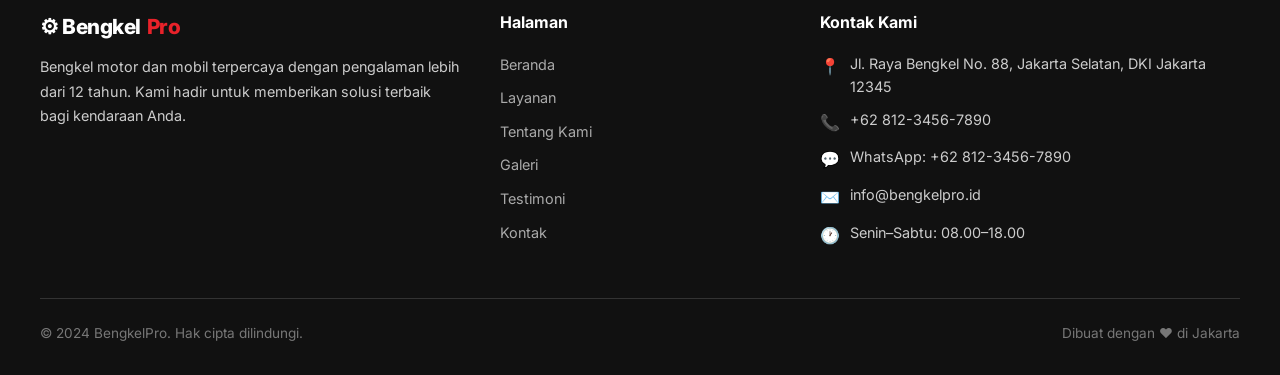
==== commit 132a78ec: "Redesign: premium hero centered, photo bg, upgraded UI" ====
--- a/index.html
+++ b/index.html
@@ -32,14 +32,20 @@
 
   <!-- ===== HERO ===== -->
   <section class="hero">
-    <div class="hero-content reveal">
+    <div class="hero-bg"></div>
+    <div class="hero-overlay"></div>
+    <div class="hero-content">
       <span class="hero-badge">🏆 Bengkel Terpercaya #1</span>
       <h1>Servis Motor & Mobil<br /><span class="highlight">Cepat, Tepat, Terjamin</span></h1>
-      <p>Kami hadir dengan teknisi berpengalaman, peralatan modern, dan layanan prima untuk menjaga kendaraan Anda tetap prima di jalan.</p>
+      <p>Teknisi bersertifikat, spare part original, harga transparan.<br>Kami jaga kendaraan Anda tetap prima di jalan.</p>
       <div class="hero-btns">
         <a href="kontak.html" class="btn btn-red">Buat Janji Sekarang</a>
         <a href="layanan.html" class="btn btn-outline-white">Lihat Layanan</a>
       </div>
+    </div>
+    <div class="hero-scroll-hint">
+      <span>Scroll</span>
+      <div class="scroll-line"></div>
     </div>
   </section>
 
@@ -67,11 +73,12 @@
 
   <!-- ===== SERVICE PREVIEW ===== -->
   <section class="services-preview">
-    <div class="container">
-      <p class="hero-badge text-red" style="display:inline-block;background:rgba(232,34,42,.08);border:1px solid rgba(232,34,42,.25);padding:5px 14px;border-radius:20px;font-size:.8rem;font-weight:600;text-transform:uppercase;letter-spacing:.5px;margin-bottom:10px;">Layanan Kami</p>
+    <div class="container" style="text-align:center;">
+      <span class="section-label">Layanan Kami</span>
       <h2 class="section-title">Solusi Lengkap untuk Kendaraan Anda</h2>
       <p class="section-subtitle">Kami menangani berbagai kebutuhan servis kendaraan dengan standar kualitas tinggi</p>
-      <div class="cards-grid">
+    </div>
+    <div class="cards-grid">
         <article class="service-card reveal">
           <div class="service-icon">🔧</div>
           <h3>Servis Berkala</h3>
@@ -97,10 +104,9 @@
           <div class="card-price">Mulai Rp 200.000</div>
         </article>
       </div>
-      <div style="text-align:center;margin-top:36px;">
+      <div style="text-align:center;margin-top:40px;">
         <a href="layanan.html" class="btn btn-red">Lihat Semua Layanan</a>
       </div>
-    </div>
   </section>
 
   <!-- ===== WHY US ===== -->
--- a/assets/css/style.css
+++ b/assets/css/style.css
@@ -114,14 +114,20 @@
   position: fixed;
   top: 0; left: 0; right: 0;
   z-index: 1000;
-  background: var(--dark);
+  background: rgba(10,10,10,.92);
+  backdrop-filter: blur(16px);
+  -webkit-backdrop-filter: blur(16px);
   padding: 0 24px;
-  height: 64px;
-  display: flex;
-  align-items: center;
-  transition: box-shadow var(--transition);
-}
-.navbar.scrolled { box-shadow: 0 2px 20px rgba(0,0,0,.4); }
+  height: 68px;
+  display: flex;
+  align-items: center;
+  border-bottom: 1px solid rgba(255,255,255,.06);
+  transition: box-shadow var(--transition), background var(--transition);
+}
+.navbar.scrolled {
+  background: rgba(10,10,10,.98);
+  box-shadow: 0 4px 30px rgba(0,0,0,.4);
+}
 
 .nav-inner {
   max-width: 1200px;
@@ -137,19 +143,23 @@
   font-weight: 800;
   color: var(--white);
   letter-spacing: -.5px;
+  display: flex;
+  align-items: center;
+  gap: 6px;
 }
 .nav-logo span { color: var(--red); }
 
 .nav-menu {
   display: flex;
-  gap: 8px;
-  align-items: center;
+  gap: 4px;
+  align-items: center;
+  list-style: none;
 }
 .nav-menu a {
-  color: #ccc;
+  color: rgba(255,255,255,.65);
   padding: 8px 14px;
   border-radius: 6px;
-  font-size: .92rem;
+  font-size: .9rem;
   font-weight: 500;
   transition: all var(--transition);
 }
@@ -161,7 +171,8 @@
 .nav-menu a.nav-cta {
   background: var(--red);
   color: var(--white);
-  margin-left: 6px;
+  margin-left: 8px;
+  padding: 9px 20px;
 }
 .nav-menu a.nav-cta:hover { background: var(--red-dark); }
 
@@ -171,6 +182,8 @@
   gap: 5px;
   cursor: pointer;
   padding: 6px;
+  background: none;
+  border: none;
 }
 .hamburger span {
   display: block;
@@ -262,61 +275,136 @@
 .breadcrumb span { color: #555; }
 
 /* ============================================================
-   INDEX – HERO
+   INDEX – HERO  (full-screen, centered, photo bg)
    ============================================================ */
 .hero {
+  position: relative;
   min-height: 100vh;
-  background: linear-gradient(135deg, #0d0d0d 0%, #1a1a1a 60%, #2a1010 100%);
-  display: flex;
-  align-items: center;
-  padding: 100px 24px 60px;
+  display: flex;
+  align-items: center;
+  justify-content: center;
+  text-align: center;
+  overflow: hidden;
+}
+
+/* Real photo background via Unsplash */
+.hero-bg {
+  position: absolute;
+  inset: 0;
+  background-image: url('https://images.unsplash.com/photo-1625047509168-a7026f36de04?w=1600&q=80');
+  background-size: cover;
+  background-position: center;
+  transform: scale(1.05);
+  transition: transform 8s ease;
+}
+.hero:hover .hero-bg { transform: scale(1); }
+
+/* Dark overlay with red tint */
+.hero-overlay {
+  position: absolute;
+  inset: 0;
+  background: linear-gradient(
+    to bottom,
+    rgba(0,0,0,.65) 0%,
+    rgba(20,0,0,.75) 50%,
+    rgba(0,0,0,.85) 100%
+  );
+}
+
+.hero-content {
   position: relative;
-  overflow: hidden;
-}
-.hero::before {
-  content: '';
-  position: absolute;
-  top: -40%;
-  right: -10%;
-  width: 600px;
-  height: 600px;
-  background: radial-gradient(circle, rgba(232,34,42,.18) 0%, transparent 70%);
-  pointer-events: none;
-}
-.hero-content { max-width: 650px; }
+  z-index: 2;
+  max-width: 780px;
+  padding: 0 24px;
+  padding-top: 64px;
+}
+
 .hero-badge {
   display: inline-block;
-  background: rgba(232,34,42,.15);
+  background: rgba(232,34,42,.2);
+  color: #ff8a8a;
+  border: 1px solid rgba(232,34,42,.45);
+  padding: 7px 20px;
+  border-radius: 100px;
+  font-size: .8rem;
+  font-weight: 700;
+  letter-spacing: 1px;
+  text-transform: uppercase;
+  margin-bottom: 28px;
+  backdrop-filter: blur(4px);
+}
+
+.hero h1 {
+  font-size: clamp(2.4rem, 6vw, 4.2rem);
+  font-weight: 800;
+  color: var(--white);
+  line-height: 1.15;
+  margin-bottom: 24px;
+  text-shadow: 0 2px 20px rgba(0,0,0,.5);
+}
+.hero h1 .highlight {
   color: var(--red);
-  border: 1px solid rgba(232,34,42,.3);
-  padding: 6px 16px;
-  border-radius: 20px;
-  font-size: .82rem;
-  font-weight: 600;
-  letter-spacing: .5px;
+  display: block;
+}
+
+.hero p {
+  color: rgba(255,255,255,.82);
+  font-size: clamp(1rem, 2vw, 1.2rem);
+  margin-bottom: 40px;
+  line-height: 1.7;
+}
+
+.hero-btns {
+  display: flex;
+  gap: 16px;
+  flex-wrap: wrap;
+  justify-content: center;
+}
+
+.hero-btns .btn {
+  padding: 15px 36px;
+  font-size: 1rem;
+  border-radius: 8px;
+  box-shadow: 0 4px 24px rgba(0,0,0,.3);
+}
+
+/* Scroll hint */
+.hero-scroll-hint {
+  position: absolute;
+  bottom: 36px;
+  left: 50%;
+  transform: translateX(-50%);
+  display: flex;
+  flex-direction: column;
+  align-items: center;
+  gap: 8px;
+  z-index: 2;
+}
+.hero-scroll-hint span {
+  color: rgba(255,255,255,.4);
+  font-size: .72rem;
+  letter-spacing: 2px;
   text-transform: uppercase;
-  margin-bottom: 20px;
-}
-.hero h1 {
-  font-size: clamp(2rem, 5vw, 3.2rem);
-  font-weight: 800;
-  color: var(--white);
-  line-height: 1.2;
-  margin-bottom: 20px;
-}
-.hero h1 .highlight { color: var(--red); }
-.hero p {
-  color: #aaa;
-  font-size: 1.1rem;
-  margin-bottom: 32px;
-  max-width: 520px;
-}
-.hero-btns { display: flex; gap: 14px; flex-wrap: wrap; }
+}
+.scroll-line {
+  width: 1px;
+  height: 40px;
+  background: linear-gradient(to bottom, rgba(255,255,255,.4), transparent);
+  animation: scrollDown 1.8s ease-in-out infinite;
+}
+@keyframes scrollDown {
+  0%   { transform: scaleY(0); transform-origin: top; }
+  50%  { transform: scaleY(1); transform-origin: top; }
+  51%  { transform: scaleY(1); transform-origin: bottom; }
+  100% { transform: scaleY(0); transform-origin: bottom; }
+}
 
 /* ---------- Stats Bar ---------- */
 .stats-bar {
   background: var(--red);
-  padding: 28px 24px;
+  padding: 0;
+  position: relative;
+  z-index: 3;
 }
 .stats-grid {
   max-width: 1200px;
@@ -325,98 +413,160 @@
   grid-template-columns: repeat(4, 1fr);
   text-align: center;
 }
-.stat-item { padding: 8px 0; }
+.stat-item {
+  padding: 28px 16px;
+  position: relative;
+}
+.stat-item + .stat-item::before {
+  content: '';
+  position: absolute;
+  left: 0; top: 20%; bottom: 20%;
+  width: 1px;
+  background: rgba(255,255,255,.25);
+}
 .stat-number {
-  font-size: 2rem;
+  font-size: 2.2rem;
   font-weight: 800;
   color: var(--white);
   line-height: 1;
+  letter-spacing: -1px;
 }
 .stat-label {
-  color: rgba(255,255,255,.85);
-  font-size: .88rem;
-  margin-top: 4px;
-}
-.stat-divider {
-  border: none;
-  border-right: 1px solid rgba(255,255,255,.25);
+  color: rgba(255,255,255,.82);
+  font-size: .85rem;
+  margin-top: 6px;
+  font-weight: 500;
 }
 
 /* ---------- Services Preview ---------- */
-.services-preview { padding: 80px 24px; background: var(--light-gray); }
+.services-preview {
+  padding: 96px 24px;
+  background: var(--white);
+}
 .services-preview .section-title,
 .services-preview .section-subtitle { text-align: center; }
+.section-label {
+  display: inline-block;
+  background: rgba(232,34,42,.08);
+  color: var(--red);
+  border: 1px solid rgba(232,34,42,.2);
+  padding: 5px 16px;
+  border-radius: 100px;
+  font-size: .78rem;
+  font-weight: 700;
+  letter-spacing: 1px;
+  text-transform: uppercase;
+  margin-bottom: 12px;
+}
+.section-title {
+  font-size: clamp(1.7rem, 3vw, 2.4rem);
+  font-weight: 800;
+  margin-bottom: .5rem;
+  letter-spacing: -.5px;
+}
+.section-subtitle {
+  color: var(--gray);
+  margin-bottom: 3rem;
+  font-size: 1rem;
+  max-width: 540px;
+  margin-left: auto;
+  margin-right: auto;
+}
 .cards-grid {
   max-width: 1200px;
   margin: 0 auto;
   display: grid;
   grid-template-columns: repeat(4, 1fr);
   gap: 24px;
+  padding: 0 24px;
 }
 .service-card {
   background: var(--white);
-  border-radius: var(--radius);
-  padding: 28px 24px;
-  border: 1px solid var(--border);
+  border-radius: 14px;
+  padding: 32px 24px;
+  border: 1.5px solid var(--border);
   transition: all var(--transition);
   cursor: default;
+  position: relative;
+  overflow: hidden;
+}
+.service-card::before {
+  content: '';
+  position: absolute;
+  bottom: 0; left: 0; right: 0;
+  height: 3px;
+  background: var(--red);
+  transform: scaleX(0);
+  transition: transform var(--transition);
 }
 .service-card:hover {
-  transform: translateY(-6px);
-  box-shadow: var(--shadow-lg);
-  border-color: var(--red);
-}
+  transform: translateY(-8px);
+  box-shadow: 0 20px 60px rgba(0,0,0,.12);
+  border-color: transparent;
+}
+.service-card:hover::before { transform: scaleX(1); }
 .service-icon {
-  font-size: 2.2rem;
-  margin-bottom: 14px;
+  font-size: 2.4rem;
+  margin-bottom: 18px;
+  display: block;
 }
 .service-card h3 {
   font-size: 1.1rem;
   font-weight: 700;
-  margin-bottom: 8px;
+  margin-bottom: 10px;
 }
 .service-card p {
   color: var(--gray);
-  font-size: .9rem;
-  line-height: 1.6;
+  font-size: .88rem;
+  line-height: 1.7;
 }
 .card-price {
-  margin-top: 14px;
+  margin-top: 18px;
   font-weight: 700;
   color: var(--red);
   font-size: .95rem;
+  padding-top: 14px;
+  border-top: 1px solid var(--border);
 }
 
 /* ---------- Why Us ---------- */
-.why-us { padding: 80px 24px; background: var(--white); }
+.why-us { padding: 96px 24px; background: var(--light-gray); }
 .why-grid {
   max-width: 1200px;
   margin: 0 auto;
   display: grid;
   grid-template-columns: 1fr 1fr;
-  gap: 60px;
+  gap: 80px;
   align-items: center;
 }
 .why-image {
-  background: linear-gradient(135deg, var(--dark-3), #2a1010);
-  border-radius: 16px;
-  height: 380px;
+  border-radius: 20px;
+  height: 480px;
+  overflow: hidden;
+  position: relative;
+  box-shadow: 0 30px 80px rgba(0,0,0,.2);
+}
+.why-image::after {
+  content: '🏭';
+  position: absolute;
+  inset: 0;
   display: flex;
   align-items: center;
   justify-content: center;
-  font-size: 6rem;
-}
-.why-list { list-style: none; }
+  font-size: 7rem;
+  background: linear-gradient(135deg, #1a1a1a, #2a1010);
+}
+.why-list { list-style: none; margin-bottom: 32px; }
 .why-list li {
   display: flex;
-  gap: 14px;
-  margin-bottom: 18px;
+  gap: 16px;
+  margin-bottom: 22px;
   align-items: flex-start;
 }
 .check-icon {
   flex-shrink: 0;
-  width: 26px;
-  height: 26px;
+  width: 28px;
+  height: 28px;
   background: var(--red);
   color: var(--white);
   border-radius: 50%;
@@ -424,29 +574,45 @@
   align-items: center;
   justify-content: center;
   font-size: .75rem;
-  margin-top: 2px;
-}
-.why-list li strong { display: block; font-weight: 600; margin-bottom: 2px; }
-.why-list li span { color: var(--gray); font-size: .9rem; }
+  margin-top: 1px;
+  box-shadow: 0 4px 12px rgba(232,34,42,.3);
+}
+.why-list li strong { display: block; font-weight: 700; margin-bottom: 3px; }
+.why-list li span { color: var(--gray); font-size: .9rem; line-height: 1.5; }
 
 /* ---------- CTA Banner ---------- */
 .cta-banner {
-  background: linear-gradient(135deg, var(--red) 0%, var(--red-dark) 100%);
-  padding: 60px 24px;
+  background: linear-gradient(135deg, #1a0000 0%, var(--red-dark) 40%, var(--red) 100%);
+  padding: 100px 24px;
   text-align: center;
+  position: relative;
+  overflow: hidden;
+}
+.cta-banner::before {
+  content: '';
+  position: absolute;
+  top: -50%; left: -20%;
+  width: 600px; height: 600px;
+  background: radial-gradient(circle, rgba(255,255,255,.06) 0%, transparent 70%);
+  pointer-events: none;
 }
 .cta-banner h2 {
-  font-size: 2rem;
+  font-size: clamp(1.8rem, 4vw, 2.8rem);
   font-weight: 800;
   color: var(--white);
-  margin-bottom: 12px;
+  margin-bottom: 14px;
+  position: relative;
 }
 .cta-banner p {
-  color: rgba(255,255,255,.85);
+  color: rgba(255,255,255,.82);
   font-size: 1.05rem;
-  margin-bottom: 28px;
-}
-.cta-btns { display: flex; gap: 14px; justify-content: center; flex-wrap: wrap; }
+  margin-bottom: 36px;
+  max-width: 500px;
+  margin-left: auto;
+  margin-right: auto;
+  position: relative;
+}
+.cta-btns { display: flex; gap: 14px; justify-content: center; flex-wrap: wrap; position: relative; }
 
 /* ============================================================
    LAYANAN PAGE
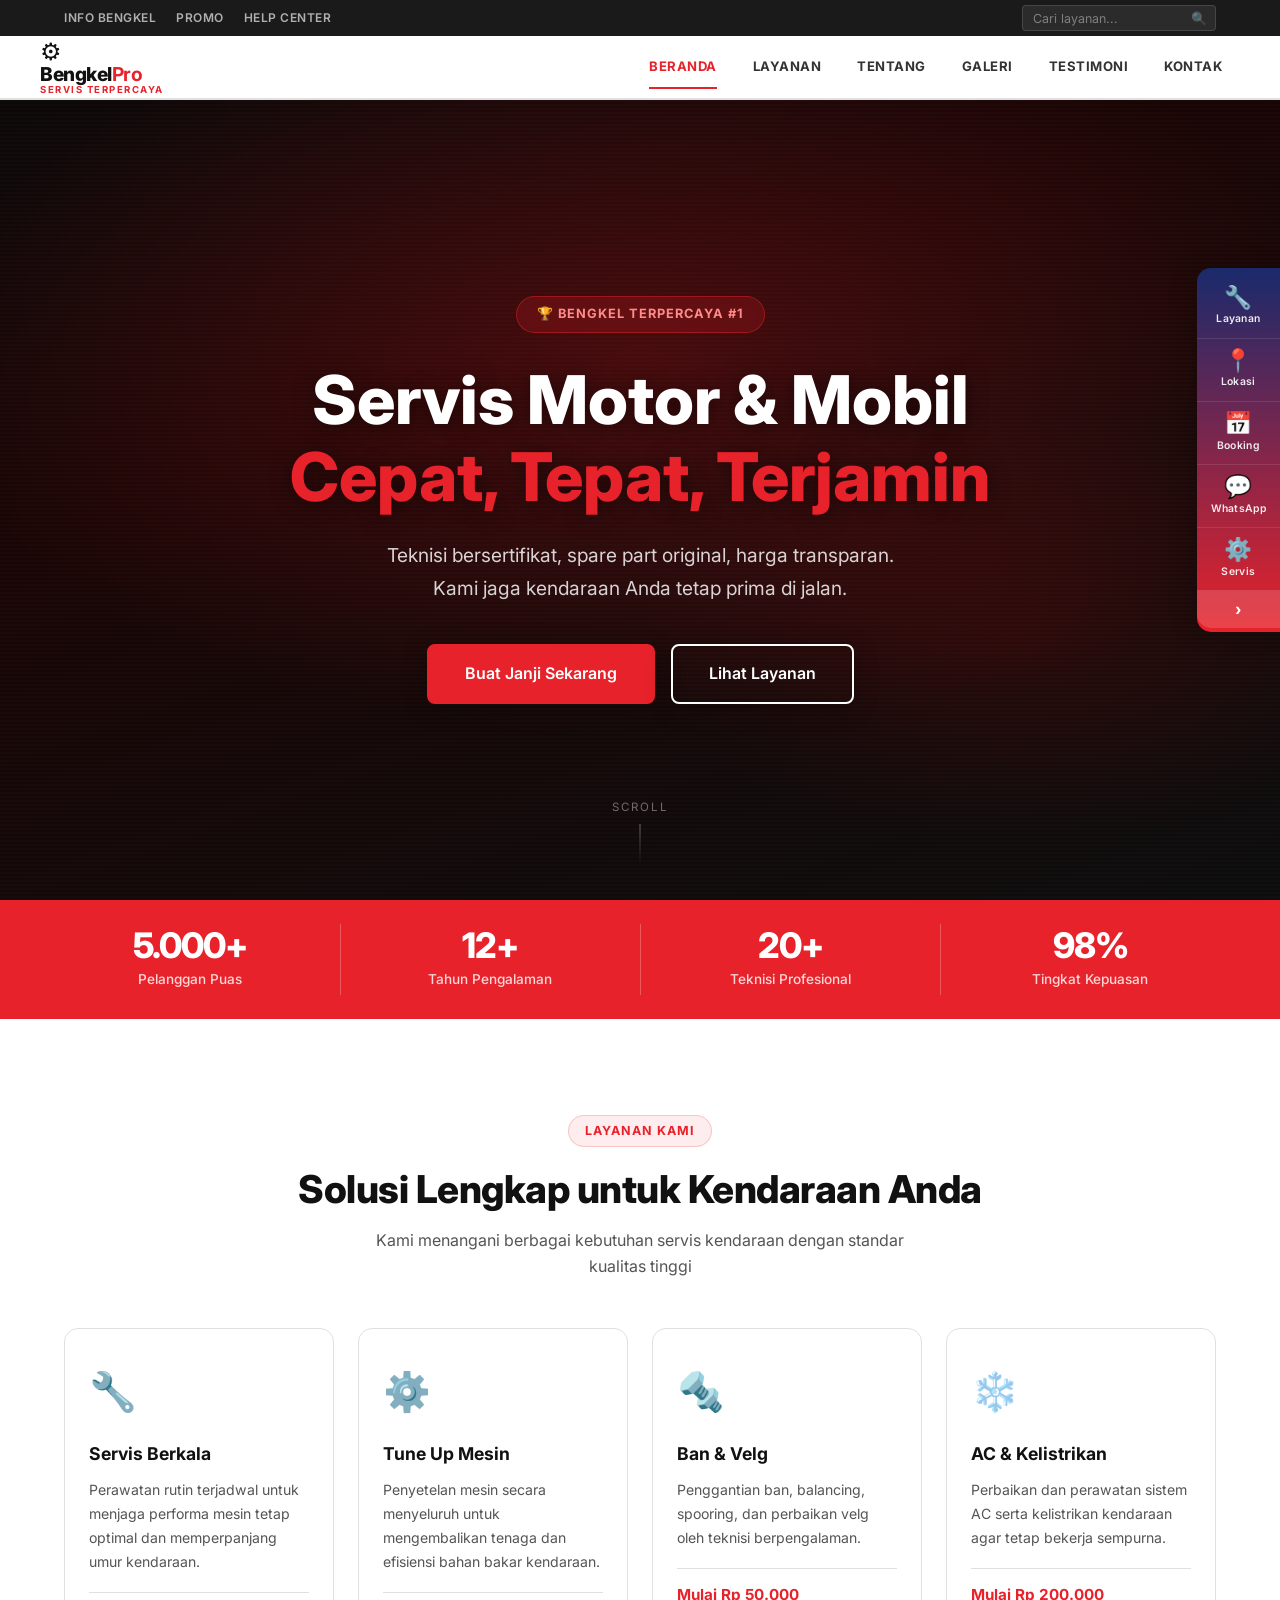
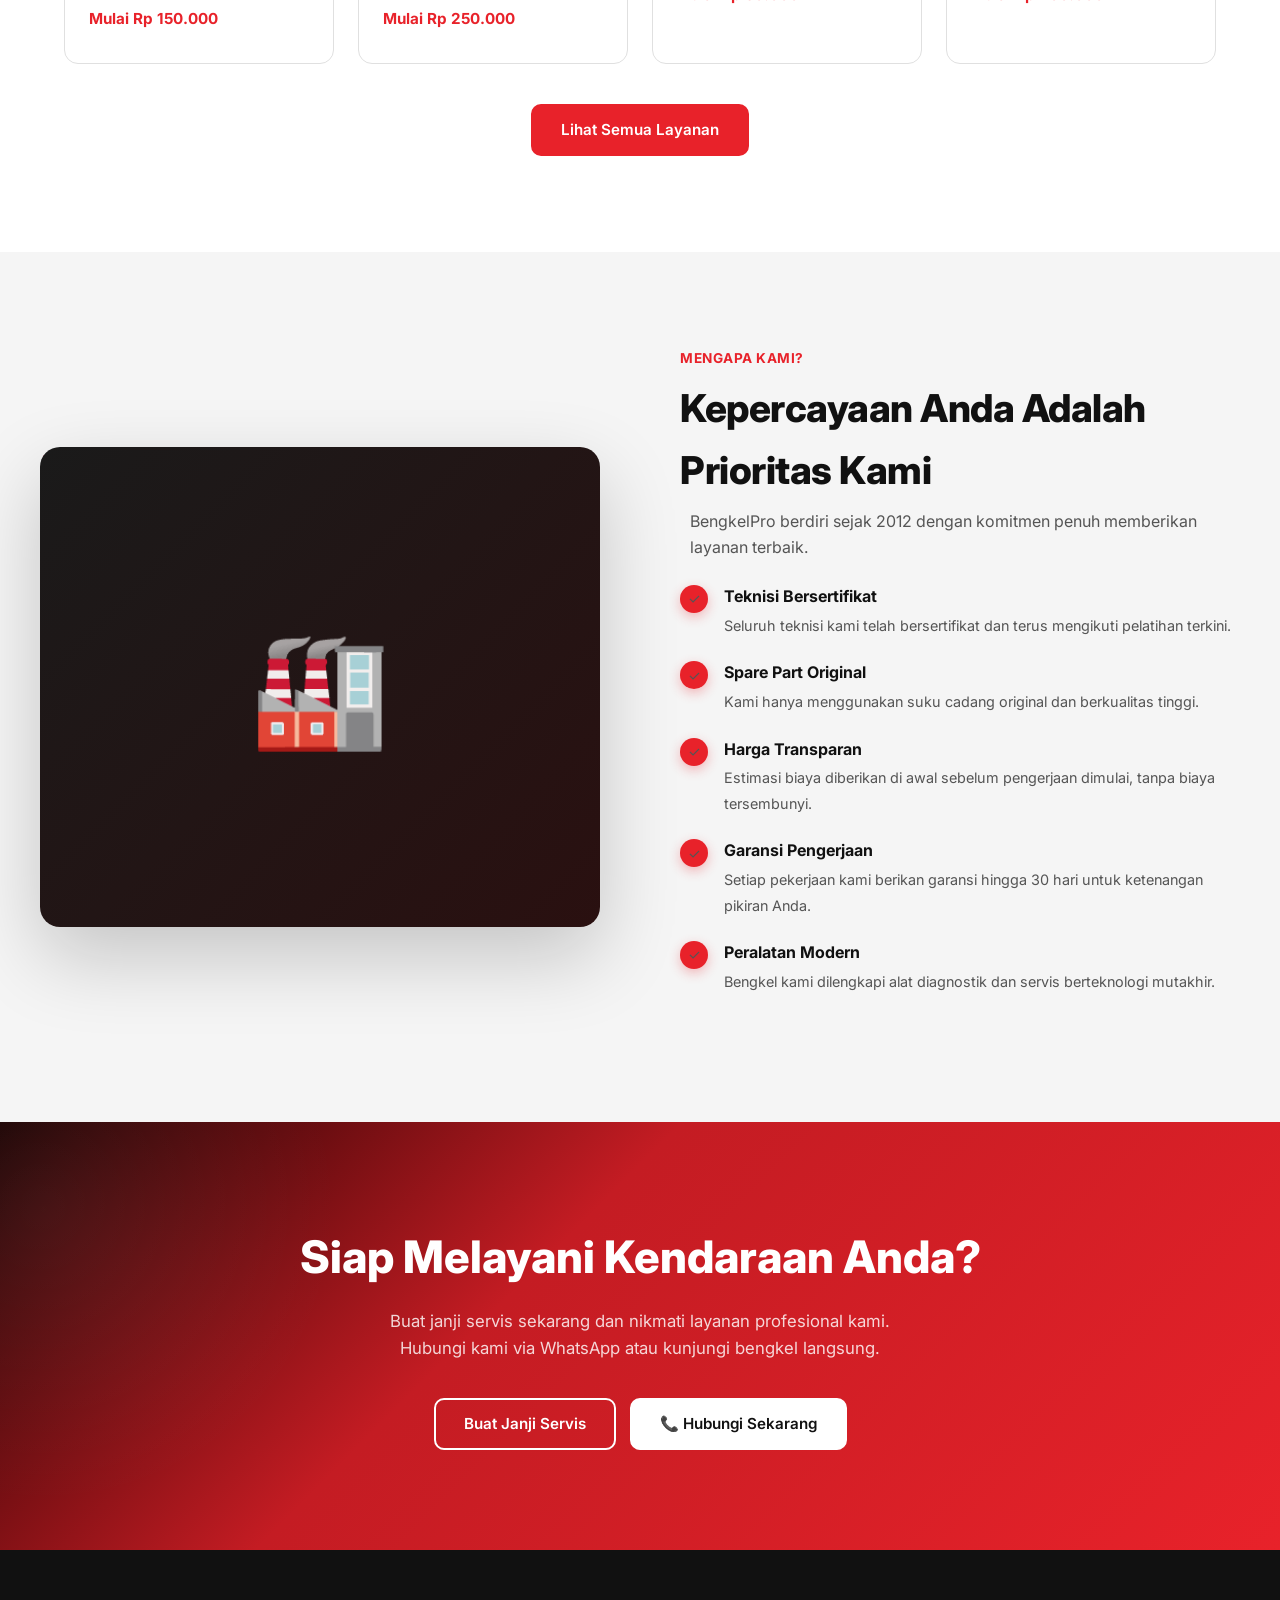
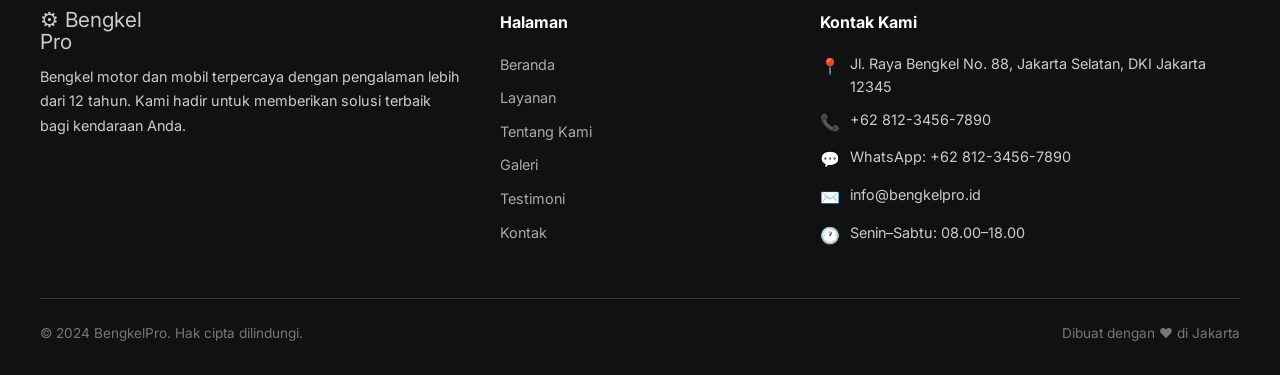
==== commit 85b138ab: "Redesign navbar: topbar + white nav Yamaha-style + floating sidebar" ====
--- a/index.html
+++ b/index.html
@@ -12,23 +12,69 @@
 </head>
 <body>
 
+  <!-- ===== TOPBAR ===== -->
+  <div class="topbar">
+    <div class="topbar-inner">
+      <div class="topbar-left">
+        <a href="#">INFO BENGKEL</a>
+        <a href="#">PROMO</a>
+        <a href="kontak.html">HELP CENTER</a>
+      </div>
+      <div class="topbar-right">
+        <div class="topbar-search">
+          <input type="text" placeholder="Cari layanan..." aria-label="Cari" />
+          <button aria-label="Search">🔍</button>
+        </div>
+      </div>
+    </div>
+  </div>
+
   <!-- ===== NAVBAR ===== -->
   <nav class="navbar" role="navigation" aria-label="Main navigation">
     <div class="nav-inner">
-      <a href="index.html" class="nav-logo">⚙ Bengkel<span>Pro</span></a>
-      <button class="hamburger" aria-label="Toggle menu" aria-expanded="false">
+      <a href="index.html" class="nav-logo">
+        <span class="logo-icon">⚙</span>
+        <span class="logo-text">Bengkel<strong>Pro</strong></span>
+        <span class="logo-tagline">SERVIS TERPERCAYA</span>
+      </a>
+      <button class="hamburger" id="hamburger" aria-label="Toggle menu" aria-expanded="false">
         <span></span><span></span><span></span>
       </button>
-      <ul class="nav-menu" role="list">
-        <li><a href="index.html">Beranda</a></li>
-        <li><a href="layanan.html">Layanan</a></li>
-        <li><a href="tentang.html">Tentang</a></li>
-        <li><a href="galeri.html">Galeri</a></li>
-        <li><a href="testimoni.html">Testimoni</a></li>
-        <li><a href="kontak.html" class="nav-cta">Hubungi Kami</a></li>
+      <ul class="nav-menu" id="navMenu" role="list">
+        <li><a href="index.html" class="active">BERANDA</a></li>
+        <li><a href="layanan.html">LAYANAN</a></li>
+        <li><a href="tentang.html">TENTANG</a></li>
+        <li><a href="galeri.html">GALERI</a></li>
+        <li><a href="testimoni.html">TESTIMONI</a></li>
+        <li><a href="kontak.html">KONTAK</a></li>
       </ul>
     </div>
   </nav>
+
+  <!-- ===== FLOATING SIDEBAR ===== -->
+  <div class="float-sidebar" id="floatSidebar">
+    <a href="layanan.html" class="fsb-item" title="Layanan">
+      <span class="fsb-icon">🔧</span>
+      <span class="fsb-label">Layanan</span>
+    </a>
+    <a href="kontak.html" class="fsb-item" title="Lokasi">
+      <span class="fsb-icon">📍</span>
+      <span class="fsb-label">Lokasi</span>
+    </a>
+    <a href="kontak.html" class="fsb-item" title="Booking">
+      <span class="fsb-icon">📅</span>
+      <span class="fsb-label">Booking</span>
+    </a>
+    <a href="https://wa.me/6281234567890" target="_blank" class="fsb-item" title="WhatsApp">
+      <span class="fsb-icon">💬</span>
+      <span class="fsb-label">WhatsApp</span>
+    </a>
+    <a href="layanan.html" class="fsb-item" title="Servis">
+      <span class="fsb-icon">⚙️</span>
+      <span class="fsb-label">Servis</span>
+    </a>
+    <button class="fsb-toggle" id="fsbToggle" aria-label="Toggle sidebar">›</button>
+  </div>
 
   <!-- ===== HERO ===== -->
   <section class="hero">
--- a/assets/css/style.css
+++ b/assets/css/style.css
@@ -108,26 +108,81 @@
 }
 
 /* ============================================================
+   TOPBAR
+   ============================================================ */
+.topbar {
+  position: fixed;
+  top: 0; left: 0; right: 0;
+  z-index: 1001;
+  background: #1a1a1a;
+  height: 36px;
+  display: flex;
+  align-items: center;
+}
+.topbar-inner {
+  max-width: 1200px;
+  margin: 0 auto;
+  width: 100%;
+  padding: 0 24px;
+  display: flex;
+  align-items: center;
+  justify-content: space-between;
+}
+.topbar-left { display: flex; gap: 20px; }
+.topbar-left a {
+  color: rgba(255,255,255,.65);
+  font-size: .75rem;
+  font-weight: 600;
+  letter-spacing: .5px;
+  transition: color var(--transition);
+}
+.topbar-left a:hover { color: var(--white); }
+.topbar-search {
+  display: flex;
+  align-items: center;
+  background: rgba(255,255,255,.08);
+  border: 1px solid rgba(255,255,255,.12);
+  border-radius: 4px;
+  overflow: hidden;
+  height: 26px;
+}
+.topbar-search input {
+  background: none;
+  border: none;
+  outline: none;
+  padding: 0 10px;
+  font-size: .78rem;
+  color: var(--white);
+  width: 160px;
+  font-family: 'Inter', sans-serif;
+}
+.topbar-search input::placeholder { color: rgba(255,255,255,.4); }
+.topbar-search button {
+  background: none;
+  border: none;
+  cursor: pointer;
+  padding: 0 8px;
+  font-size: .8rem;
+  color: rgba(255,255,255,.5);
+}
+
+/* ============================================================
    NAVBAR
    ============================================================ */
 .navbar {
   position: fixed;
-  top: 0; left: 0; right: 0;
+  top: 36px; left: 0; right: 0;
   z-index: 1000;
-  background: rgba(10,10,10,.92);
-  backdrop-filter: blur(16px);
-  -webkit-backdrop-filter: blur(16px);
+  background: var(--white);
   padding: 0 24px;
-  height: 68px;
-  display: flex;
-  align-items: center;
-  border-bottom: 1px solid rgba(255,255,255,.06);
-  transition: box-shadow var(--transition), background var(--transition);
-}
-.navbar.scrolled {
-  background: rgba(10,10,10,.98);
-  box-shadow: 0 4px 30px rgba(0,0,0,.4);
-}
+  height: 64px;
+  display: flex;
+  align-items: center;
+  border-bottom: 2px solid var(--border);
+  box-shadow: 0 2px 12px rgba(0,0,0,.08);
+  transition: box-shadow var(--transition);
+}
+.navbar.scrolled { box-shadow: 0 4px 24px rgba(0,0,0,.14); }
 
 .nav-inner {
   max-width: 1200px;
@@ -139,42 +194,58 @@
 }
 
 .nav-logo {
-  font-size: 1.35rem;
+  display: flex;
+  flex-direction: column;
+  align-items: flex-start;
+  text-decoration: none;
+  line-height: 1;
+  gap: 1px;
+}
+.logo-icon { font-size: 1.5rem; }
+.logo-text {
+  font-size: 1.2rem;
   font-weight: 800;
-  color: var(--white);
+  color: var(--dark);
   letter-spacing: -.5px;
-  display: flex;
-  align-items: center;
-  gap: 6px;
-}
-.nav-logo span { color: var(--red); }
+}
+.logo-text strong { color: var(--red); }
+.logo-tagline {
+  font-size: .6rem;
+  font-weight: 700;
+  color: var(--red);
+  letter-spacing: 1.5px;
+  text-transform: uppercase;
+}
 
 .nav-menu {
   display: flex;
-  gap: 4px;
+  gap: 0;
   align-items: center;
   list-style: none;
 }
 .nav-menu a {
-  color: rgba(255,255,255,.65);
-  padding: 8px 14px;
-  border-radius: 6px;
-  font-size: .9rem;
-  font-weight: 500;
+  color: #333;
+  padding: 10px 18px;
+  font-size: .82rem;
+  font-weight: 700;
+  letter-spacing: .5px;
   transition: all var(--transition);
-}
-.nav-menu a:hover,
-.nav-menu a.active {
-  color: var(--white);
-  background: rgba(255,255,255,.08);
-}
-.nav-menu a.nav-cta {
+  position: relative;
+  display: block;
+}
+.nav-menu a::after {
+  content: '';
+  position: absolute;
+  bottom: -2px; left: 18px; right: 18px;
+  height: 2px;
   background: var(--red);
-  color: var(--white);
-  margin-left: 8px;
-  padding: 9px 20px;
-}
-.nav-menu a.nav-cta:hover { background: var(--red-dark); }
+  transform: scaleX(0);
+  transition: transform var(--transition);
+}
+.nav-menu a:hover { color: var(--red); }
+.nav-menu a:hover::after,
+.nav-menu a.active::after { transform: scaleX(1); }
+.nav-menu a.active { color: var(--red); }
 
 .hamburger {
   display: none;
@@ -187,15 +258,66 @@
 }
 .hamburger span {
   display: block;
-  width: 24px;
-  height: 2px;
-  background: var(--white);
+  width: 24px; height: 2px;
+  background: var(--dark);
   border-radius: 2px;
   transition: all var(--transition);
 }
 .hamburger.open span:nth-child(1) { transform: translateY(7px) rotate(45deg); }
 .hamburger.open span:nth-child(2) { opacity: 0; }
 .hamburger.open span:nth-child(3) { transform: translateY(-7px) rotate(-45deg); }
+
+/* ============================================================
+   FLOATING SIDEBAR
+   ============================================================ */
+.float-sidebar {
+  position: fixed;
+  right: 0; top: 50%;
+  transform: translateY(-50%);
+  z-index: 999;
+  background: linear-gradient(180deg, #1a2a6c 0%, #E8222A 100%);
+  border-radius: 14px 0 0 14px;
+  display: flex;
+  flex-direction: column;
+  align-items: center;
+  padding: 8px 0 4px;
+  box-shadow: -4px 0 24px rgba(0,0,0,.2);
+  transition: transform var(--transition);
+}
+.float-sidebar.hidden { transform: translateY(-50%) translateX(100%); }
+
+.fsb-item {
+  display: flex;
+  flex-direction: column;
+  align-items: center;
+  gap: 3px;
+  padding: 10px 14px;
+  color: var(--white);
+  text-decoration: none;
+  transition: background var(--transition);
+  width: 100%;
+  text-align: center;
+  border-bottom: 1px solid rgba(255,255,255,.1);
+}
+.fsb-item:last-of-type { border-bottom: none; }
+.fsb-item:hover { background: rgba(255,255,255,.12); }
+.fsb-icon { font-size: 1.4rem; line-height: 1; }
+.fsb-label { font-size: .65rem; font-weight: 600; letter-spacing: .3px; color: rgba(255,255,255,.9); }
+
+.fsb-toggle {
+  background: rgba(255,255,255,.15);
+  border: none;
+  color: var(--white);
+  font-size: 1.2rem;
+  width: 100%;
+  padding: 8px;
+  cursor: pointer;
+  border-radius: 0 0 0 14px;
+  transition: background var(--transition);
+  font-weight: 700;
+}
+.fsb-toggle:hover { background: rgba(255,255,255,.25); }
+.float-sidebar.hidden .fsb-toggle { transform: scaleX(-1); }
 
 /* ============================================================
    FOOTER
@@ -287,28 +409,28 @@
   overflow: hidden;
 }
 
-/* Real photo background via Unsplash */
+/* Background: dramatic dark with red glow */
 .hero-bg {
   position: absolute;
   inset: 0;
-  background-image: url('https://images.unsplash.com/photo-1625047509168-a7026f36de04?w=1600&q=80');
-  background-size: cover;
-  background-position: center;
-  transform: scale(1.05);
-  transition: transform 8s ease;
-}
-.hero:hover .hero-bg { transform: scale(1); }
-
-/* Dark overlay with red tint */
+  background:
+    radial-gradient(ellipse 80% 60% at 50% 40%, rgba(232,34,42,.22) 0%, transparent 70%),
+    radial-gradient(ellipse 50% 40% at 80% 70%, rgba(180,10,10,.15) 0%, transparent 60%),
+    linear-gradient(160deg, #0a0a0a 0%, #1a0505 40%, #0d0d0d 100%);
+}
+
+/* Subtle texture overlay */
 .hero-overlay {
   position: absolute;
   inset: 0;
-  background: linear-gradient(
-    to bottom,
-    rgba(0,0,0,.65) 0%,
-    rgba(20,0,0,.75) 50%,
-    rgba(0,0,0,.85) 100%
-  );
+  background-image:
+    repeating-linear-gradient(
+      0deg,
+      transparent,
+      transparent 2px,
+      rgba(255,255,255,.012) 2px,
+      rgba(255,255,255,.012) 4px
+    );
 }
 
 .hero-content {
@@ -316,7 +438,9 @@
   z-index: 2;
   max-width: 780px;
   padding: 0 24px;
-  padding-top: 64px;
+  padding-top: 100px;
+  text-align: center;
+  margin: 0 auto;
 }
 
 .hero-badge {
@@ -352,6 +476,8 @@
   font-size: clamp(1rem, 2vw, 1.2rem);
   margin-bottom: 40px;
   line-height: 1.7;
+  margin-left: auto;
+  margin-right: auto;
 }
 
 .hero-btns {
@@ -1037,21 +1163,27 @@
 }
 
 @media (max-width: 768px) {
+  .topbar { display: none; }
+  .navbar { top: 0; }
   .hamburger { display: flex; }
+  .hamburger span { background: var(--dark); }
   .nav-menu {
     position: fixed;
     top: 64px; left: 0; right: 0;
-    background: var(--dark-2);
+    background: var(--white);
     flex-direction: column;
-    padding: 16px;
-    gap: 4px;
+    padding: 8px 16px 16px;
+    gap: 0;
     max-height: 0;
     overflow: hidden;
-    transition: max-height var(--transition);
+    transition: max-height .3s ease;
+    border-bottom: 2px solid var(--border);
+    box-shadow: 0 8px 24px rgba(0,0,0,.1);
   }
   .nav-menu.open { max-height: 400px; }
-  .nav-menu a { padding: 12px 16px; border-radius: 8px; }
-  .nav-menu a.nav-cta { margin-left: 0; }
+  .nav-menu a { padding: 12px 16px; font-size: .88rem; border-bottom: 1px solid var(--border); }
+  .nav-menu a::after { display: none; }
+  .float-sidebar { display: none; }
 
   .hero h1        { font-size: 2rem; }
   .stats-grid     { grid-template-columns: repeat(2, 1fr); }
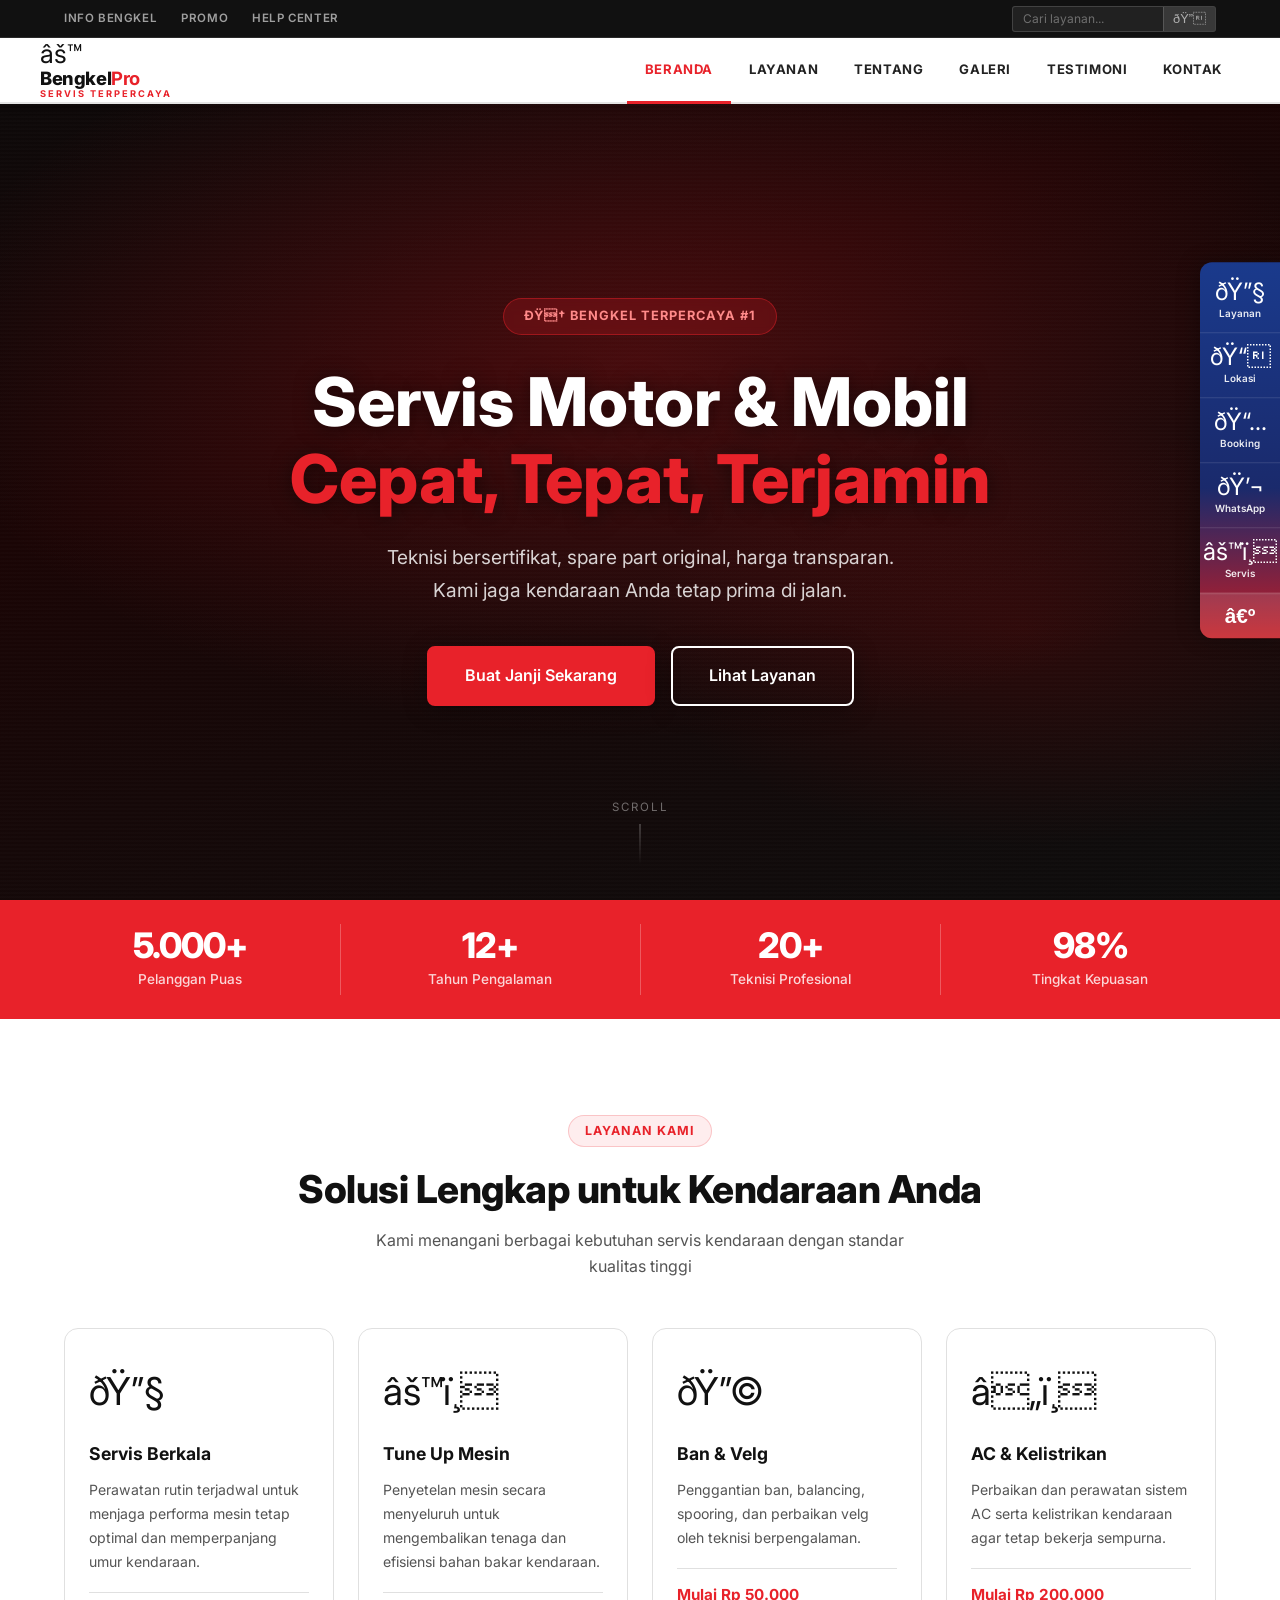
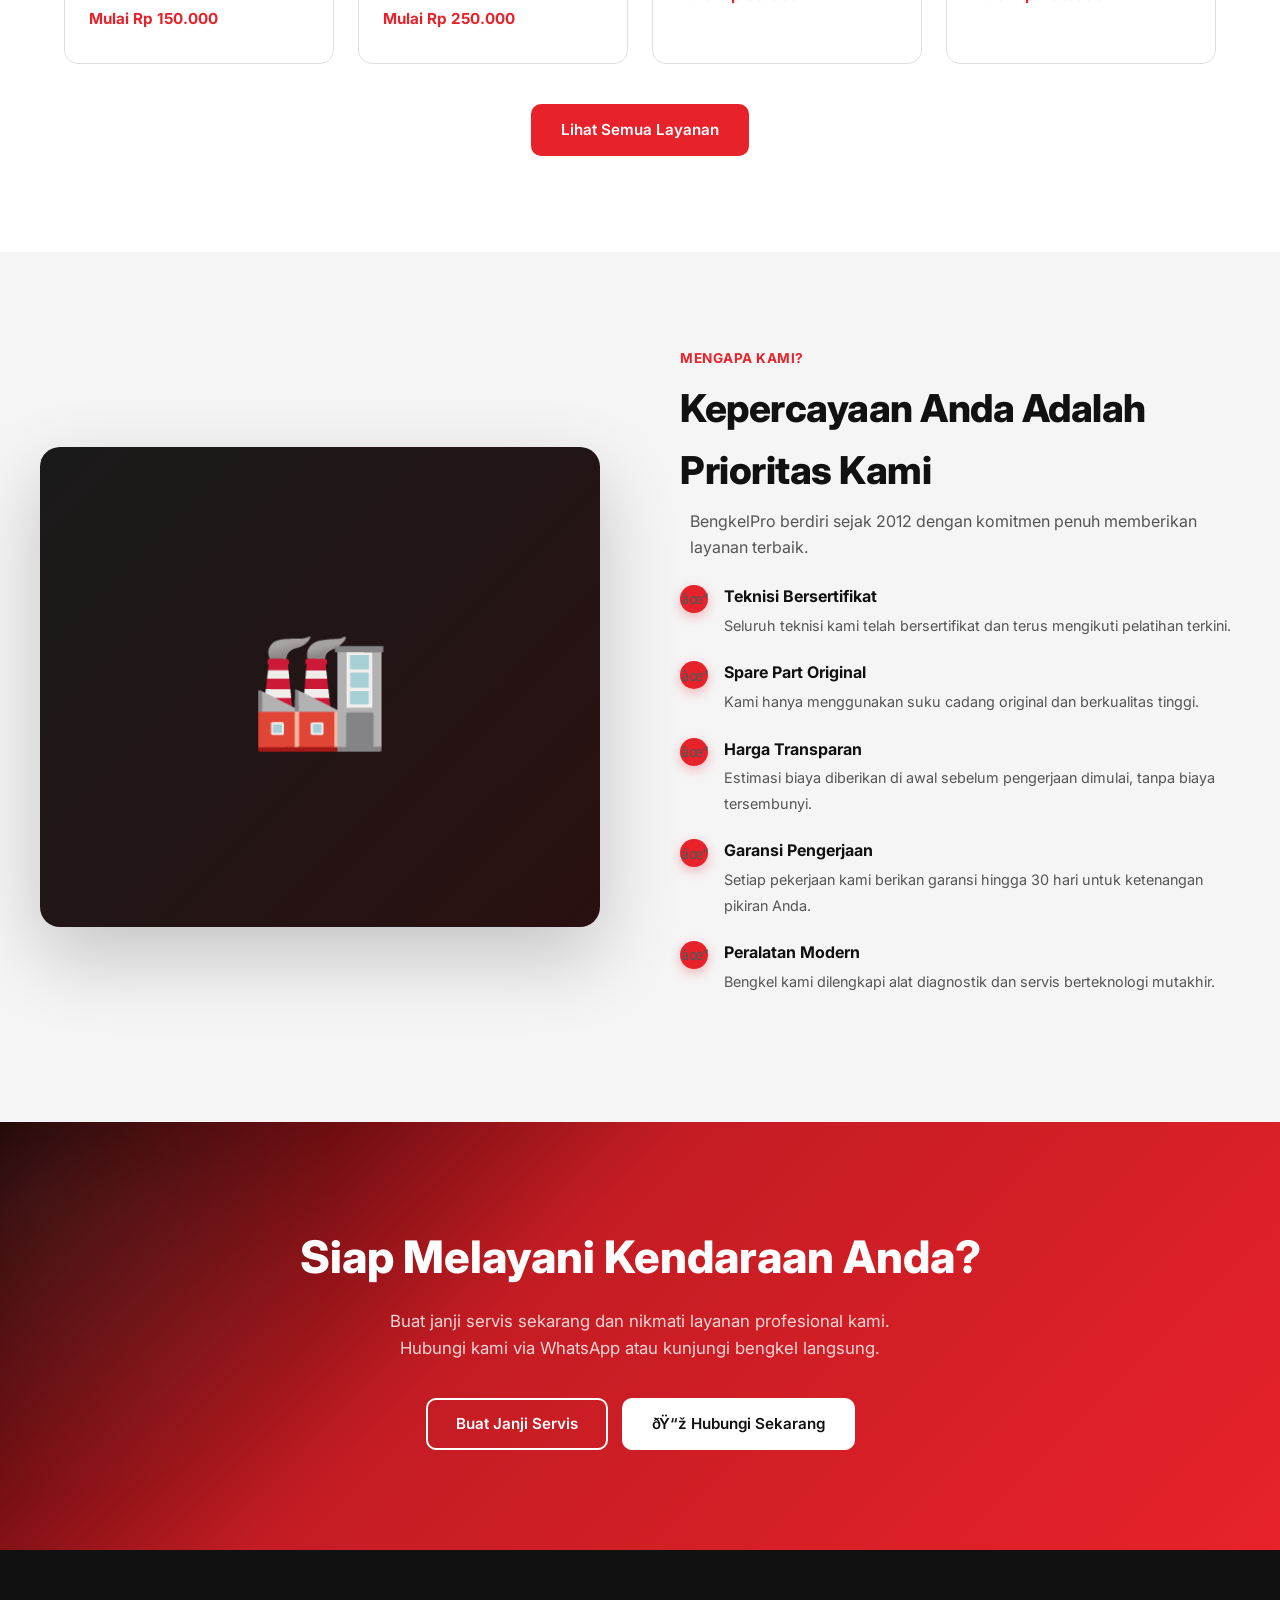
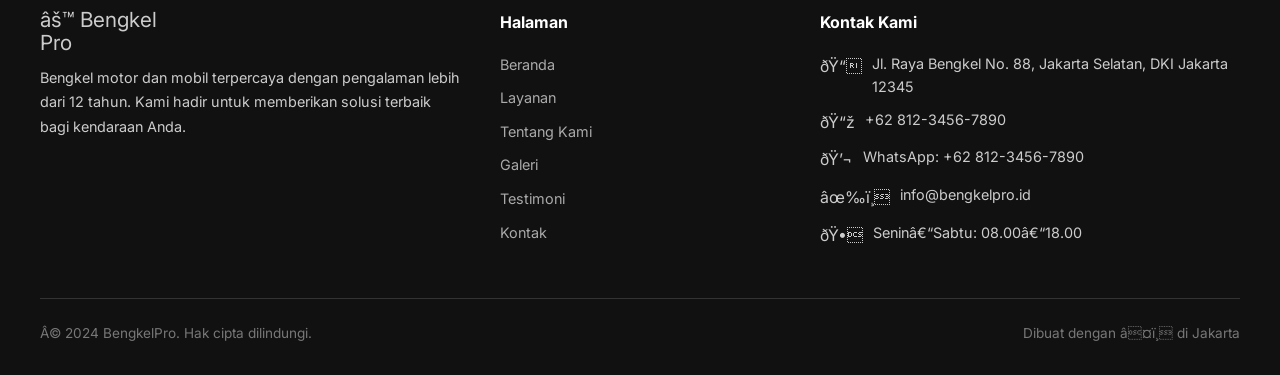
==== commit c3e6e23e: "Fix: cache bust CSS v3, fix float-sidebar width+position" ====
--- a/index.html
+++ b/index.html
@@ -1,14 +1,14 @@
-<!DOCTYPE html>
+﻿<!DOCTYPE html>
 <html lang="id">
 <head>
   <meta charset="UTF-8" />
   <meta name="viewport" content="width=device-width, initial-scale=1.0" />
-  <title>BengkelPro – Servis Motor & Mobil Terpercaya</title>
-  <meta name="description" content="BengkelPro – Bengkel motor dan mobil profesional. Servis cepat, tepat, dan terjamin dengan teknisi berpengalaman." />
+  <title>BengkelPro â€“ Servis Motor & Mobil Terpercaya</title>
+  <meta name="description" content="BengkelPro â€“ Bengkel motor dan mobil profesional. Servis cepat, tepat, dan terjamin dengan teknisi berpengalaman." />
   <link rel="preconnect" href="https://fonts.googleapis.com" />
   <link rel="preconnect" href="https://fonts.gstatic.com" crossorigin />
   <link href="https://fonts.googleapis.com/css2?family=Inter:wght@400;500;600;700;800&display=swap" rel="stylesheet" />
-  <link rel="stylesheet" href="assets/css/style.css" />
+  <link rel="stylesheet" href="assets/css/style.css?v=3" />
 </head>
 <body>
 
@@ -23,7 +23,7 @@
       <div class="topbar-right">
         <div class="topbar-search">
           <input type="text" placeholder="Cari layanan..." aria-label="Cari" />
-          <button aria-label="Search">🔍</button>
+          <button aria-label="Search">ðŸ”</button>
         </div>
       </div>
     </div>
@@ -33,7 +33,7 @@
   <nav class="navbar" role="navigation" aria-label="Main navigation">
     <div class="nav-inner">
       <a href="index.html" class="nav-logo">
-        <span class="logo-icon">⚙</span>
+        <span class="logo-icon">âš™</span>
         <span class="logo-text">Bengkel<strong>Pro</strong></span>
         <span class="logo-tagline">SERVIS TERPERCAYA</span>
       </a>
@@ -54,26 +54,26 @@
   <!-- ===== FLOATING SIDEBAR ===== -->
   <div class="float-sidebar" id="floatSidebar">
     <a href="layanan.html" class="fsb-item" title="Layanan">
-      <span class="fsb-icon">🔧</span>
+      <span class="fsb-icon">ðŸ”§</span>
       <span class="fsb-label">Layanan</span>
     </a>
     <a href="kontak.html" class="fsb-item" title="Lokasi">
-      <span class="fsb-icon">📍</span>
+      <span class="fsb-icon">ðŸ“</span>
       <span class="fsb-label">Lokasi</span>
     </a>
     <a href="kontak.html" class="fsb-item" title="Booking">
-      <span class="fsb-icon">📅</span>
+      <span class="fsb-icon">ðŸ“…</span>
       <span class="fsb-label">Booking</span>
     </a>
     <a href="https://wa.me/6281234567890" target="_blank" class="fsb-item" title="WhatsApp">
-      <span class="fsb-icon">💬</span>
+      <span class="fsb-icon">ðŸ’¬</span>
       <span class="fsb-label">WhatsApp</span>
     </a>
     <a href="layanan.html" class="fsb-item" title="Servis">
-      <span class="fsb-icon">⚙️</span>
+      <span class="fsb-icon">âš™ï¸</span>
       <span class="fsb-label">Servis</span>
     </a>
-    <button class="fsb-toggle" id="fsbToggle" aria-label="Toggle sidebar">›</button>
+    <button class="fsb-toggle" id="fsbToggle" aria-label="Toggle sidebar">â€º</button>
   </div>
 
   <!-- ===== HERO ===== -->
@@ -81,7 +81,7 @@
     <div class="hero-bg"></div>
     <div class="hero-overlay"></div>
     <div class="hero-content">
-      <span class="hero-badge">🏆 Bengkel Terpercaya #1</span>
+      <span class="hero-badge">ðŸ† Bengkel Terpercaya #1</span>
       <h1>Servis Motor & Mobil<br /><span class="highlight">Cepat, Tepat, Terjamin</span></h1>
       <p>Teknisi bersertifikat, spare part original, harga transparan.<br>Kami jaga kendaraan Anda tetap prima di jalan.</p>
       <div class="hero-btns">
@@ -126,25 +126,25 @@
     </div>
     <div class="cards-grid">
         <article class="service-card reveal">
-          <div class="service-icon">🔧</div>
+          <div class="service-icon">ðŸ”§</div>
           <h3>Servis Berkala</h3>
           <p>Perawatan rutin terjadwal untuk menjaga performa mesin tetap optimal dan memperpanjang umur kendaraan.</p>
           <div class="card-price">Mulai Rp 150.000</div>
         </article>
         <article class="service-card reveal">
-          <div class="service-icon">⚙️</div>
+          <div class="service-icon">âš™ï¸</div>
           <h3>Tune Up Mesin</h3>
           <p>Penyetelan mesin secara menyeluruh untuk mengembalikan tenaga dan efisiensi bahan bakar kendaraan.</p>
           <div class="card-price">Mulai Rp 250.000</div>
         </article>
         <article class="service-card reveal">
-          <div class="service-icon">🔩</div>
+          <div class="service-icon">ðŸ”©</div>
           <h3>Ban & Velg</h3>
           <p>Penggantian ban, balancing, spooring, dan perbaikan velg oleh teknisi berpengalaman.</p>
           <div class="card-price">Mulai Rp 50.000</div>
         </article>
         <article class="service-card reveal">
-          <div class="service-icon">❄️</div>
+          <div class="service-icon">â„ï¸</div>
           <h3>AC & Kelistrikan</h3>
           <p>Perbaikan dan perawatan sistem AC serta kelistrikan kendaraan agar tetap bekerja sempurna.</p>
           <div class="card-price">Mulai Rp 200.000</div>
@@ -158,30 +158,30 @@
   <!-- ===== WHY US ===== -->
   <section class="why-us">
     <div class="why-grid reveal">
-      <div class="why-image" role="img" aria-label="Foto bengkel BengkelPro">🏭</div>
+      <div class="why-image" role="img" aria-label="Foto bengkel BengkelPro">ðŸ­</div>
       <div>
         <p style="color:var(--red);font-weight:700;font-size:.85rem;text-transform:uppercase;letter-spacing:.5px;margin-bottom:8px;">Mengapa Kami?</p>
         <h2 class="section-title">Kepercayaan Anda Adalah Prioritas Kami</h2>
         <p class="section-subtitle" style="margin-bottom:24px;">BengkelPro berdiri sejak 2012 dengan komitmen penuh memberikan layanan terbaik.</p>
         <ul class="why-list">
           <li>
-            <span class="check-icon" aria-hidden="true">✓</span>
+            <span class="check-icon" aria-hidden="true">âœ“</span>
             <div><strong>Teknisi Bersertifikat</strong><span>Seluruh teknisi kami telah bersertifikat dan terus mengikuti pelatihan terkini.</span></div>
           </li>
           <li>
-            <span class="check-icon" aria-hidden="true">✓</span>
+            <span class="check-icon" aria-hidden="true">âœ“</span>
             <div><strong>Spare Part Original</strong><span>Kami hanya menggunakan suku cadang original dan berkualitas tinggi.</span></div>
           </li>
           <li>
-            <span class="check-icon" aria-hidden="true">✓</span>
+            <span class="check-icon" aria-hidden="true">âœ“</span>
             <div><strong>Harga Transparan</strong><span>Estimasi biaya diberikan di awal sebelum pengerjaan dimulai, tanpa biaya tersembunyi.</span></div>
           </li>
           <li>
-            <span class="check-icon" aria-hidden="true">✓</span>
+            <span class="check-icon" aria-hidden="true">âœ“</span>
             <div><strong>Garansi Pengerjaan</strong><span>Setiap pekerjaan kami berikan garansi hingga 30 hari untuk ketenangan pikiran Anda.</span></div>
           </li>
           <li>
-            <span class="check-icon" aria-hidden="true">✓</span>
+            <span class="check-icon" aria-hidden="true">âœ“</span>
             <div><strong>Peralatan Modern</strong><span>Bengkel kami dilengkapi alat diagnostik dan servis berteknologi mutakhir.</span></div>
           </li>
         </ul>
@@ -195,7 +195,7 @@
     <p>Buat janji servis sekarang dan nikmati layanan profesional kami. Hubungi kami via WhatsApp atau kunjungi bengkel langsung.</p>
     <div class="cta-btns">
       <a href="kontak.html" class="btn btn-outline-white">Buat Janji Servis</a>
-      <a href="tel:+6281234567890" class="btn" style="background:var(--white);color:var(--dark);border-color:var(--white);">📞 Hubungi Sekarang</a>
+      <a href="tel:+6281234567890" class="btn" style="background:var(--white);color:var(--dark);border-color:var(--white);">ðŸ“ž Hubungi Sekarang</a>
     </div>
   </section>
 
@@ -203,7 +203,7 @@
   <footer class="footer">
     <div class="footer-grid">
       <div class="footer-brand">
-        <div class="nav-logo">⚙ Bengkel<span>Pro</span></div>
+        <div class="nav-logo">âš™ Bengkel<span>Pro</span></div>
         <p>Bengkel motor dan mobil terpercaya dengan pengalaman lebih dari 12 tahun. Kami hadir untuk memberikan solusi terbaik bagi kendaraan Anda.</p>
       </div>
       <div>
@@ -220,20 +220,21 @@
       <div>
         <h4>Kontak Kami</h4>
         <ul class="footer-contact">
-          <li><span class="icon">📍</span><span>Jl. Raya Bengkel No. 88, Jakarta Selatan, DKI Jakarta 12345</span></li>
-          <li><span class="icon">📞</span><span>+62 812-3456-7890</span></li>
-          <li><span class="icon">💬</span><span>WhatsApp: +62 812-3456-7890</span></li>
-          <li><span class="icon">✉️</span><span>info@bengkelpro.id</span></li>
-          <li><span class="icon">🕐</span><span>Senin–Sabtu: 08.00–18.00</span></li>
+          <li><span class="icon">ðŸ“</span><span>Jl. Raya Bengkel No. 88, Jakarta Selatan, DKI Jakarta 12345</span></li>
+          <li><span class="icon">ðŸ“ž</span><span>+62 812-3456-7890</span></li>
+          <li><span class="icon">ðŸ’¬</span><span>WhatsApp: +62 812-3456-7890</span></li>
+          <li><span class="icon">âœ‰ï¸</span><span>info@bengkelpro.id</span></li>
+          <li><span class="icon">ðŸ•</span><span>Seninâ€“Sabtu: 08.00â€“18.00</span></li>
         </ul>
       </div>
     </div>
     <div class="footer-bottom">
-      <span>© 2024 BengkelPro. Hak cipta dilindungi.</span>
-      <span>Dibuat dengan ❤️ di Jakarta</span>
+      <span>Â© 2024 BengkelPro. Hak cipta dilindungi.</span>
+      <span>Dibuat dengan â¤ï¸ di Jakarta</span>
     </div>
   </footer>
 
   <script src="assets/js/main.js"></script>
 </body>
 </html>
+
--- a/assets/css/style.css
+++ b/assets/css/style.css
@@ -114,10 +114,11 @@
   position: fixed;
   top: 0; left: 0; right: 0;
   z-index: 1001;
-  background: #1a1a1a;
-  height: 36px;
-  display: flex;
-  align-items: center;
+  background: #111;
+  height: 38px;
+  display: flex;
+  align-items: center;
+  border-bottom: 1px solid #2a2a2a;
 }
 .topbar-inner {
   max-width: 1200px;
@@ -128,21 +129,23 @@
   align-items: center;
   justify-content: space-between;
 }
-.topbar-left { display: flex; gap: 20px; }
+.topbar-left { display: flex; gap: 24px; }
 .topbar-left a {
-  color: rgba(255,255,255,.65);
-  font-size: .75rem;
+  color: rgba(255,255,255,.6);
+  font-size: .72rem;
   font-weight: 600;
-  letter-spacing: .5px;
+  letter-spacing: .6px;
+  text-transform: uppercase;
   transition: color var(--transition);
 }
 .topbar-left a:hover { color: var(--white); }
+.topbar-right { display: flex; align-items: center; }
 .topbar-search {
   display: flex;
   align-items: center;
-  background: rgba(255,255,255,.08);
-  border: 1px solid rgba(255,255,255,.12);
-  border-radius: 4px;
+  background: rgba(255,255,255,.07);
+  border: 1px solid rgba(255,255,255,.15);
+  border-radius: 3px;
   overflow: hidden;
   height: 26px;
 }
@@ -151,38 +154,42 @@
   border: none;
   outline: none;
   padding: 0 10px;
-  font-size: .78rem;
-  color: var(--white);
-  width: 160px;
+  font-size: .75rem;
+  color: var(--white);
+  width: 150px;
   font-family: 'Inter', sans-serif;
 }
-.topbar-search input::placeholder { color: rgba(255,255,255,.4); }
+.topbar-search input::placeholder { color: rgba(255,255,255,.35); }
 .topbar-search button {
-  background: none;
+  background: rgba(255,255,255,.1);
   border: none;
+  border-left: 1px solid rgba(255,255,255,.15);
   cursor: pointer;
-  padding: 0 8px;
+  padding: 0 9px;
+  height: 100%;
   font-size: .8rem;
-  color: rgba(255,255,255,.5);
-}
+  color: rgba(255,255,255,.6);
+  transition: background var(--transition);
+}
+.topbar-search button:hover { background: rgba(255,255,255,.2); }
 
 /* ============================================================
-   NAVBAR
+   NAVBAR  — white bar below topbar, Yamaha style
    ============================================================ */
 .navbar {
   position: fixed;
-  top: 36px; left: 0; right: 0;
+  top: 38px; left: 0; right: 0;
   z-index: 1000;
-  background: var(--white);
+  background: #fff;
+  height: 66px;
+  display: flex;
+  align-items: center;
   padding: 0 24px;
-  height: 64px;
-  display: flex;
-  align-items: center;
-  border-bottom: 2px solid var(--border);
-  box-shadow: 0 2px 12px rgba(0,0,0,.08);
+  border-bottom: 2px solid #e5e5e5;
+  box-shadow: 0 2px 10px rgba(0,0,0,.08);
   transition: box-shadow var(--transition);
 }
-.navbar.scrolled { box-shadow: 0 4px 24px rgba(0,0,0,.14); }
+.navbar.scrolled { box-shadow: 0 4px 20px rgba(0,0,0,.15); }
 
 .nav-inner {
   max-width: 1200px;
@@ -193,60 +200,59 @@
   justify-content: space-between;
 }
 
+/* Logo block */
 .nav-logo {
   display: flex;
   flex-direction: column;
   align-items: flex-start;
   text-decoration: none;
   line-height: 1;
-  gap: 1px;
-}
-.logo-icon { font-size: 1.5rem; }
+  gap: 2px;
+}
+.logo-icon { font-size: 1.6rem; line-height: 1; }
 .logo-text {
-  font-size: 1.2rem;
+  font-size: 1.15rem;
   font-weight: 800;
-  color: var(--dark);
-  letter-spacing: -.5px;
+  color: #111;
+  letter-spacing: -.4px;
+  line-height: 1;
 }
 .logo-text strong { color: var(--red); }
 .logo-tagline {
-  font-size: .6rem;
+  font-size: .58rem;
   font-weight: 700;
   color: var(--red);
-  letter-spacing: 1.5px;
+  letter-spacing: 2px;
   text-transform: uppercase;
 }
 
+/* Nav links */
 .nav-menu {
   display: flex;
   gap: 0;
   align-items: center;
   list-style: none;
-}
+  height: 66px;
+}
+.nav-menu li { height: 100%; display: flex; align-items: center; }
 .nav-menu a {
-  color: #333;
-  padding: 10px 18px;
+  display: flex;
+  align-items: center;
+  height: 100%;
+  padding: 0 18px;
+  color: #222;
   font-size: .82rem;
   font-weight: 700;
-  letter-spacing: .5px;
-  transition: all var(--transition);
-  position: relative;
-  display: block;
-}
-.nav-menu a::after {
-  content: '';
-  position: absolute;
-  bottom: -2px; left: 18px; right: 18px;
-  height: 2px;
-  background: var(--red);
-  transform: scaleX(0);
-  transition: transform var(--transition);
-}
-.nav-menu a:hover { color: var(--red); }
-.nav-menu a:hover::after,
-.nav-menu a.active::after { transform: scaleX(1); }
-.nav-menu a.active { color: var(--red); }
-
+  letter-spacing: .6px;
+  text-transform: uppercase;
+  border-bottom: 3px solid transparent;
+  margin-bottom: -2px;   /* overlap navbar border-bottom */
+  transition: color var(--transition), border-color var(--transition);
+}
+.nav-menu a:hover        { color: var(--red); border-bottom-color: var(--red); }
+.nav-menu a.active       { color: var(--red); border-bottom-color: var(--red); }
+
+/* Hamburger */
 .hamburger {
   display: none;
   flex-direction: column;
@@ -258,8 +264,8 @@
 }
 .hamburger span {
   display: block;
-  width: 24px; height: 2px;
-  background: var(--dark);
+  width: 24px; height: 2.5px;
+  background: #222;
   border-radius: 2px;
   transition: all var(--transition);
 }
@@ -268,56 +274,65 @@
 .hamburger.open span:nth-child(3) { transform: translateY(-7px) rotate(-45deg); }
 
 /* ============================================================
-   FLOATING SIDEBAR
+   FLOATING SIDEBAR — vertical pill on right
    ============================================================ */
 .float-sidebar {
   position: fixed;
-  right: 0; top: 50%;
+  right: 0;
+  top: 50%;
   transform: translateY(-50%);
-  z-index: 999;
-  background: linear-gradient(180deg, #1a2a6c 0%, #E8222A 100%);
-  border-radius: 14px 0 0 14px;
+  z-index: 998;
   display: flex;
   flex-direction: column;
   align-items: center;
-  padding: 8px 0 4px;
-  box-shadow: -4px 0 24px rgba(0,0,0,.2);
-  transition: transform var(--transition);
-}
-.float-sidebar.hidden { transform: translateY(-50%) translateX(100%); }
+  width: 80px;
+  background: linear-gradient(180deg, #1a3a8c 0%, #1a2a6c 60%, #c41c23 100%);
+  border-radius: 12px 0 0 12px;
+  padding: 6px 0 0;
+  box-shadow: -4px 0 20px rgba(0,0,0,.25);
+  overflow: hidden;
+  transition: right var(--transition);
+}
+.float-sidebar.collapsed {
+  right: -80px;
+}
 
 .fsb-item {
   display: flex;
   flex-direction: column;
   align-items: center;
-  gap: 3px;
-  padding: 10px 14px;
-  color: var(--white);
+  justify-content: center;
+  gap: 4px;
+  padding: 12px 16px;
+  color: #fff;
   text-decoration: none;
+  width: 80px;
+  border-bottom: 1px solid rgba(255,255,255,.12);
   transition: background var(--transition);
+}
+.fsb-item:hover { background: rgba(255,255,255,.15); }
+.fsb-icon { font-size: 1.5rem; line-height: 1; display: block; }
+.fsb-label {
+  font-size: .62rem;
+  font-weight: 600;
+  color: rgba(255,255,255,.9);
+  text-align: center;
+  line-height: 1.2;
+}
+
+.fsb-toggle {
+  background: rgba(255,255,255,.12);
+  border: none;
+  color: #fff;
+  font-size: 1.3rem;
+  font-weight: 700;
   width: 100%;
-  text-align: center;
-  border-bottom: 1px solid rgba(255,255,255,.1);
-}
-.fsb-item:last-of-type { border-bottom: none; }
-.fsb-item:hover { background: rgba(255,255,255,.12); }
-.fsb-icon { font-size: 1.4rem; line-height: 1; }
-.fsb-label { font-size: .65rem; font-weight: 600; letter-spacing: .3px; color: rgba(255,255,255,.9); }
-
-.fsb-toggle {
-  background: rgba(255,255,255,.15);
-  border: none;
-  color: var(--white);
-  font-size: 1.2rem;
-  width: 100%;
-  padding: 8px;
+  padding: 10px 0;
   cursor: pointer;
-  border-radius: 0 0 0 14px;
   transition: background var(--transition);
-  font-weight: 700;
-}
-.fsb-toggle:hover { background: rgba(255,255,255,.25); }
-.float-sidebar.hidden .fsb-toggle { transform: scaleX(-1); }
+  border-top: 1px solid rgba(255,255,255,.15);
+}
+.fsb-toggle:hover { background: rgba(255,255,255,.22); }
 
 /* ============================================================
    FOOTER
@@ -438,7 +453,7 @@
   z-index: 2;
   max-width: 780px;
   padding: 0 24px;
-  padding-top: 100px;
+  padding-top: 104px; /* topbar 38 + navbar 66 */
   text-align: center;
   margin: 0 auto;
 }
@@ -1166,23 +1181,30 @@
   .topbar { display: none; }
   .navbar { top: 0; }
   .hamburger { display: flex; }
-  .hamburger span { background: var(--dark); }
   .nav-menu {
     position: fixed;
-    top: 64px; left: 0; right: 0;
+    top: 66px; left: 0; right: 0;
     background: var(--white);
     flex-direction: column;
-    padding: 8px 16px 16px;
-    gap: 0;
+    align-items: stretch;
+    height: auto;
+    padding: 0;
     max-height: 0;
     overflow: hidden;
     transition: max-height .3s ease;
     border-bottom: 2px solid var(--border);
     box-shadow: 0 8px 24px rgba(0,0,0,.1);
+    z-index: 999;
   }
   .nav-menu.open { max-height: 400px; }
-  .nav-menu a { padding: 12px 16px; font-size: .88rem; border-bottom: 1px solid var(--border); }
-  .nav-menu a::after { display: none; }
+  .nav-menu li { height: auto; border-bottom: 1px solid var(--border); }
+  .nav-menu a {
+    height: auto;
+    padding: 14px 20px;
+    margin-bottom: 0;
+    border-bottom: none;
+    font-size: .85rem;
+  }
   .float-sidebar { display: none; }
 
   .hero h1        { font-size: 2rem; }
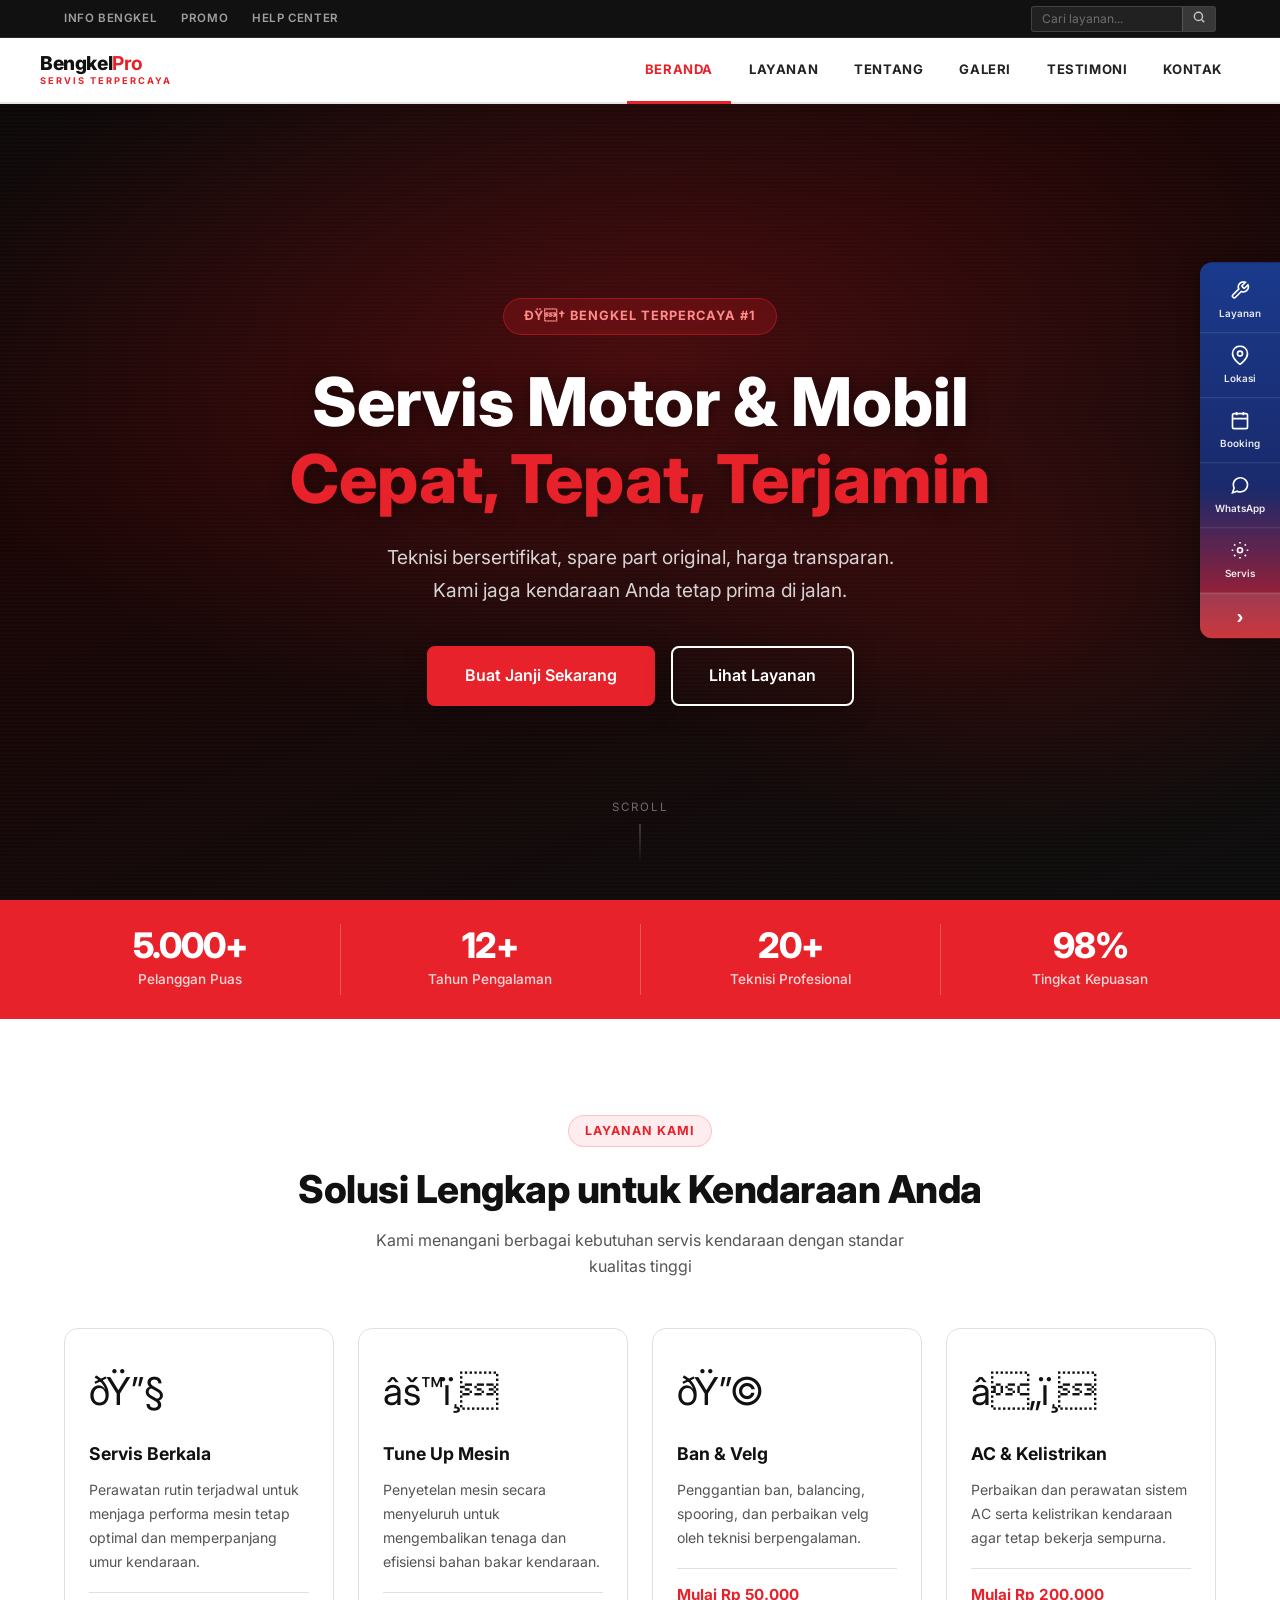
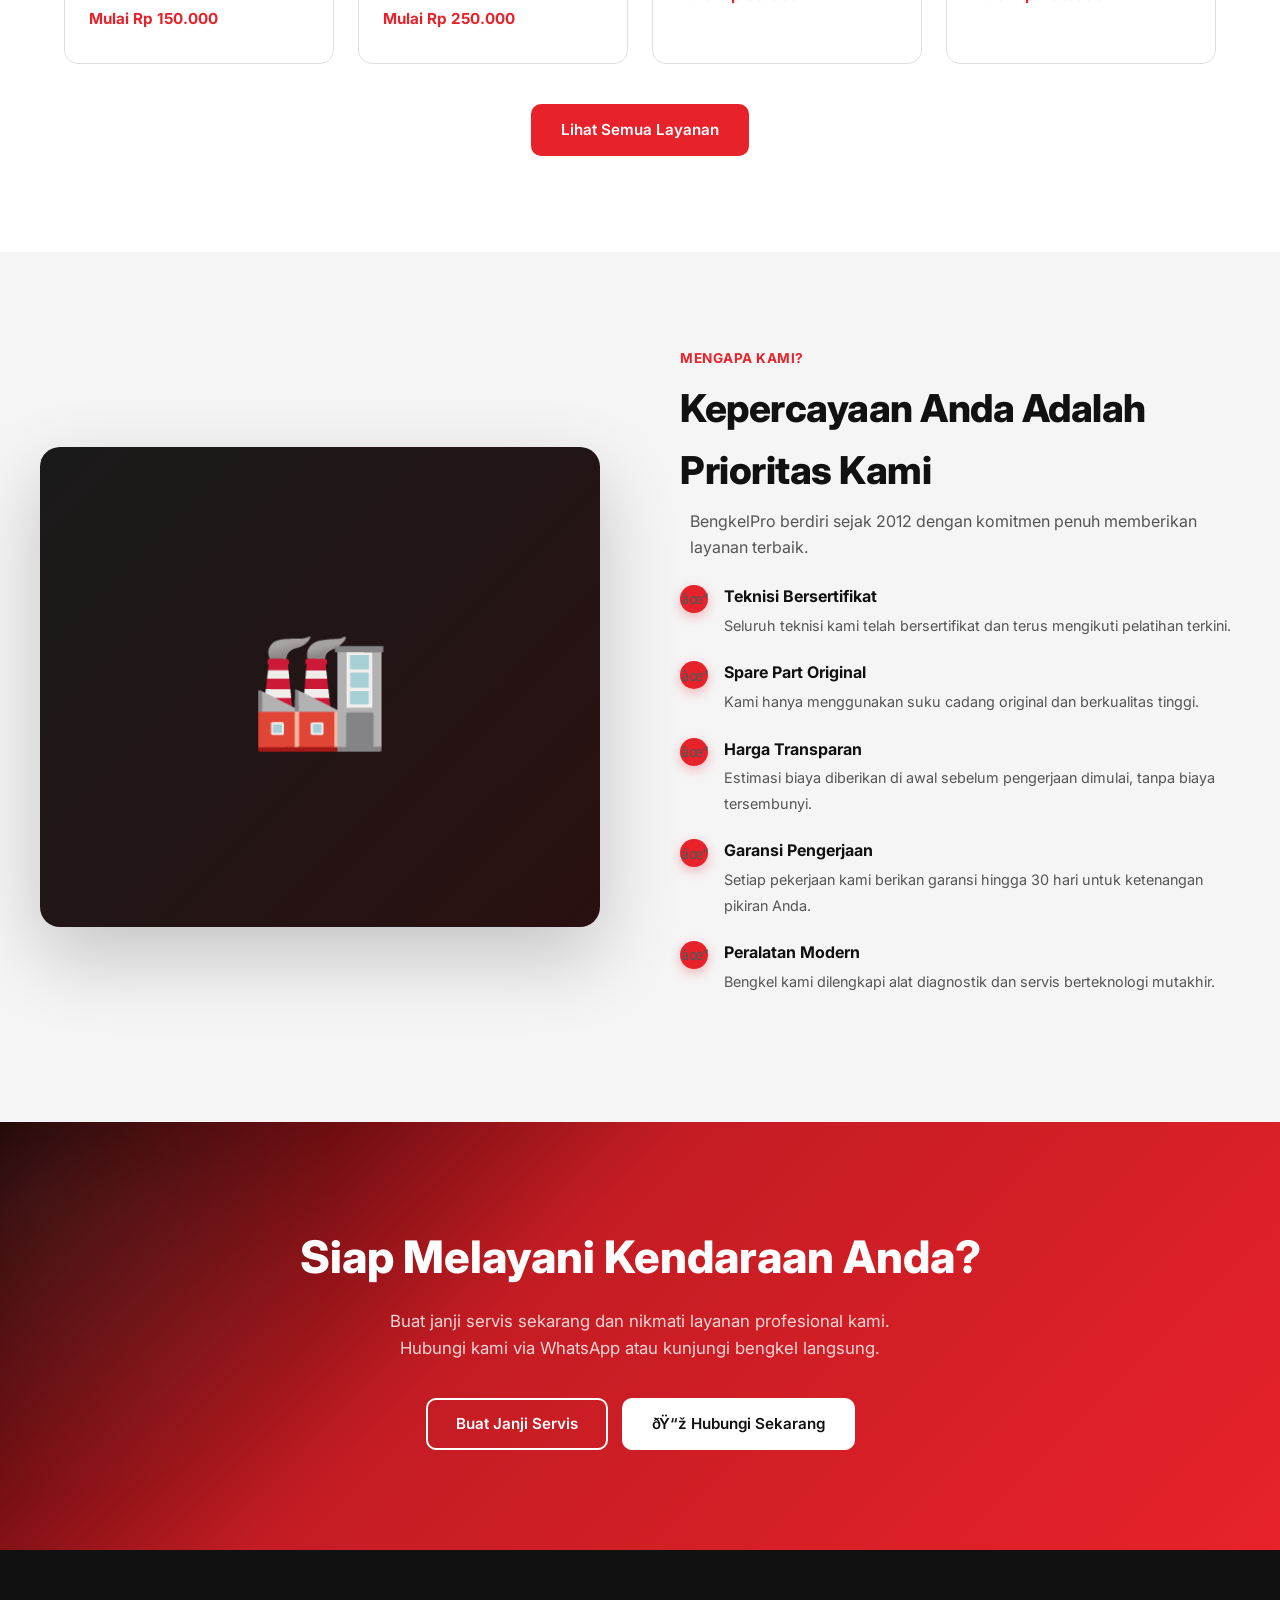
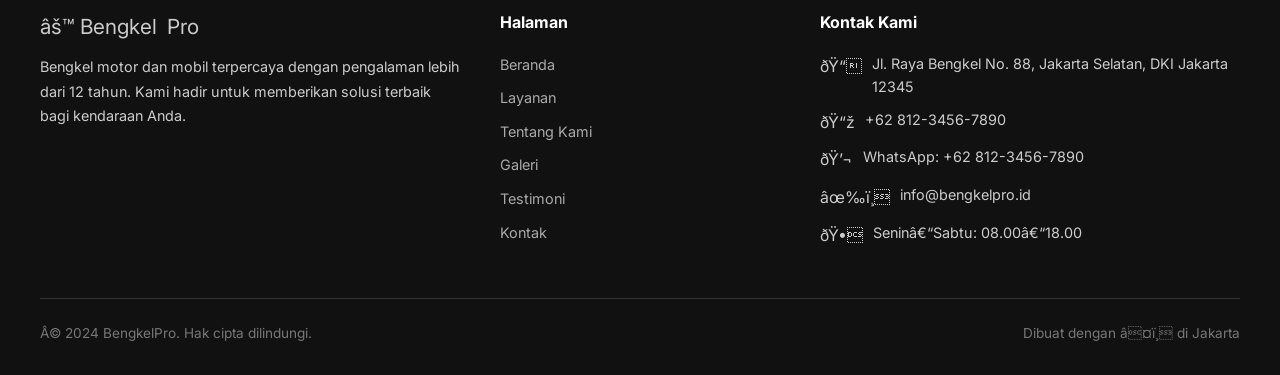
==== commit 449d417d: "Fix: replace all emoji with SVG icons, fix logo layout" ====
--- a/index.html
+++ b/index.html
@@ -8,7 +8,7 @@
   <link rel="preconnect" href="https://fonts.googleapis.com" />
   <link rel="preconnect" href="https://fonts.gstatic.com" crossorigin />
   <link href="https://fonts.googleapis.com/css2?family=Inter:wght@400;500;600;700;800&display=swap" rel="stylesheet" />
-  <link rel="stylesheet" href="assets/css/style.css?v=3" />
+  <link rel="stylesheet" href="assets/css/style.css?v=4" />
 </head>
 <body>
 
@@ -23,7 +23,7 @@
       <div class="topbar-right">
         <div class="topbar-search">
           <input type="text" placeholder="Cari layanan..." aria-label="Cari" />
-          <button aria-label="Search">ðŸ”</button>
+          <button aria-label="Search"><svg width="14" height="14" viewBox="0 0 24 24" fill="none" stroke="rgba(255,255,255,0.7)" stroke-width="2.5"><circle cx="11" cy="11" r="7"/><line x1="21" y1="21" x2="16.65" y2="16.65"/></svg></button>
         </div>
       </div>
     </div>
@@ -33,10 +33,7 @@
   <nav class="navbar" role="navigation" aria-label="Main navigation">
     <div class="nav-inner">
       <a href="index.html" class="nav-logo">
-        <span class="logo-icon">âš™</span>
-        <span class="logo-text">Bengkel<strong>Pro</strong></span>
-        <span class="logo-tagline">SERVIS TERPERCAYA</span>
-      </a>
+        <div class="logo-text-wrap"><span class="logo-text">Bengkel<strong>Pro</strong></span><span class="logo-tagline">SERVIS TERPERCAYA</span></div></a>
       <button class="hamburger" id="hamburger" aria-label="Toggle menu" aria-expanded="false">
         <span></span><span></span><span></span>
       </button>
@@ -54,26 +51,21 @@
   <!-- ===== FLOATING SIDEBAR ===== -->
   <div class="float-sidebar" id="floatSidebar">
     <a href="layanan.html" class="fsb-item" title="Layanan">
-      <span class="fsb-icon">ðŸ”§</span>
-      <span class="fsb-label">Layanan</span>
+      <span class="fsb-icon"><svg width="20" height="20" viewBox="0 0 24 24" fill="none" stroke="white" stroke-width="2"><path d="M14.7 6.3a1 1 0 0 0 0 1.4l1.6 1.6a1 1 0 0 0 1.4 0l3.77-3.77a6 6 0 0 1-7.94 7.94l-6.91 6.91a2.12 2.12 0 0 1-3-3l6.91-6.91a6 6 0 0 1 7.94-7.94l-3.76 3.76z"/></svg></span><span class="fsb-label">Layanan</span>
     </a>
     <a href="kontak.html" class="fsb-item" title="Lokasi">
-      <span class="fsb-icon">ðŸ“</span>
-      <span class="fsb-label">Lokasi</span>
+      <span class="fsb-icon"><svg width="20" height="20" viewBox="0 0 24 24" fill="none" stroke="white" stroke-width="2"><path d="M21 10c0 7-9 13-9 13s-9-6-9-13a9 9 0 0 1 18 0z"/><circle cx="12" cy="10" r="3"/></svg></span><span class="fsb-label">Lokasi</span>
     </a>
     <a href="kontak.html" class="fsb-item" title="Booking">
-      <span class="fsb-icon">ðŸ“…</span>
-      <span class="fsb-label">Booking</span>
+      <span class="fsb-icon"><svg width="20" height="20" viewBox="0 0 24 24" fill="none" stroke="white" stroke-width="2"><rect x="3" y="4" width="18" height="18" rx="2"/><line x1="16" y1="2" x2="16" y2="6"/><line x1="8" y1="2" x2="8" y2="6"/><line x1="3" y1="10" x2="21" y2="10"/></svg></span><span class="fsb-label">Booking</span>
     </a>
     <a href="https://wa.me/6281234567890" target="_blank" class="fsb-item" title="WhatsApp">
-      <span class="fsb-icon">ðŸ’¬</span>
-      <span class="fsb-label">WhatsApp</span>
+      <span class="fsb-icon"><svg width="20" height="20" viewBox="0 0 24 24" fill="none" stroke="white" stroke-width="2"><path d="M21 11.5a8.38 8.38 0 0 1-.9 3.8 8.5 8.5 0 0 1-7.6 4.7 8.38 8.38 0 0 1-3.8-.9L3 21l1.9-5.7a8.38 8.38 0 0 1-.9-3.8 8.5 8.5 0 0 1 4.7-7.6 8.38 8.38 0 0 1 3.8-.9h.5a8.48 8.48 0 0 1 8 8v.5z"/></svg></span><span class="fsb-label">WhatsApp</span>
     </a>
     <a href="layanan.html" class="fsb-item" title="Servis">
-      <span class="fsb-icon">âš™ï¸</span>
-      <span class="fsb-label">Servis</span>
-    </a>
-    <button class="fsb-toggle" id="fsbToggle" aria-label="Toggle sidebar">â€º</button>
+      <span class="fsb-icon"><svg width="20" height="20" viewBox="0 0 24 24" fill="none" stroke="white" stroke-width="2"><circle cx="12" cy="12" r="3"/><path d="M19.07 4.93l-1.41 1.41M4.93 4.93l1.41 1.41M12 2v2M12 20v2M20 12h2M2 12h2M19.07 19.07l-1.41-1.41M4.93 19.07l1.41-1.41"/></svg></span><span class="fsb-label">Servis</span>
+    </a>
+    <button class="fsb-toggle" id="fsbToggle" aria-label="Toggle sidebar">&#8250;</button>
   </div>
 
   <!-- ===== HERO ===== -->
--- a/assets/css/style.css
+++ b/assets/css/style.css
@@ -203,15 +203,20 @@
 /* Logo block */
 .nav-logo {
   display: flex;
+  flex-direction: row;
+  align-items: center;
+  text-decoration: none;
+  gap: 10px;
+}
+.logo-svg { flex-shrink: 0; }
+.logo-text-wrap {
+  display: flex;
   flex-direction: column;
-  align-items: flex-start;
-  text-decoration: none;
   line-height: 1;
-  gap: 2px;
-}
-.logo-icon { font-size: 1.6rem; line-height: 1; }
+  gap: 3px;
+}
 .logo-text {
-  font-size: 1.15rem;
+  font-size: 1.2rem;
   font-weight: 800;
   color: #111;
   letter-spacing: -.4px;
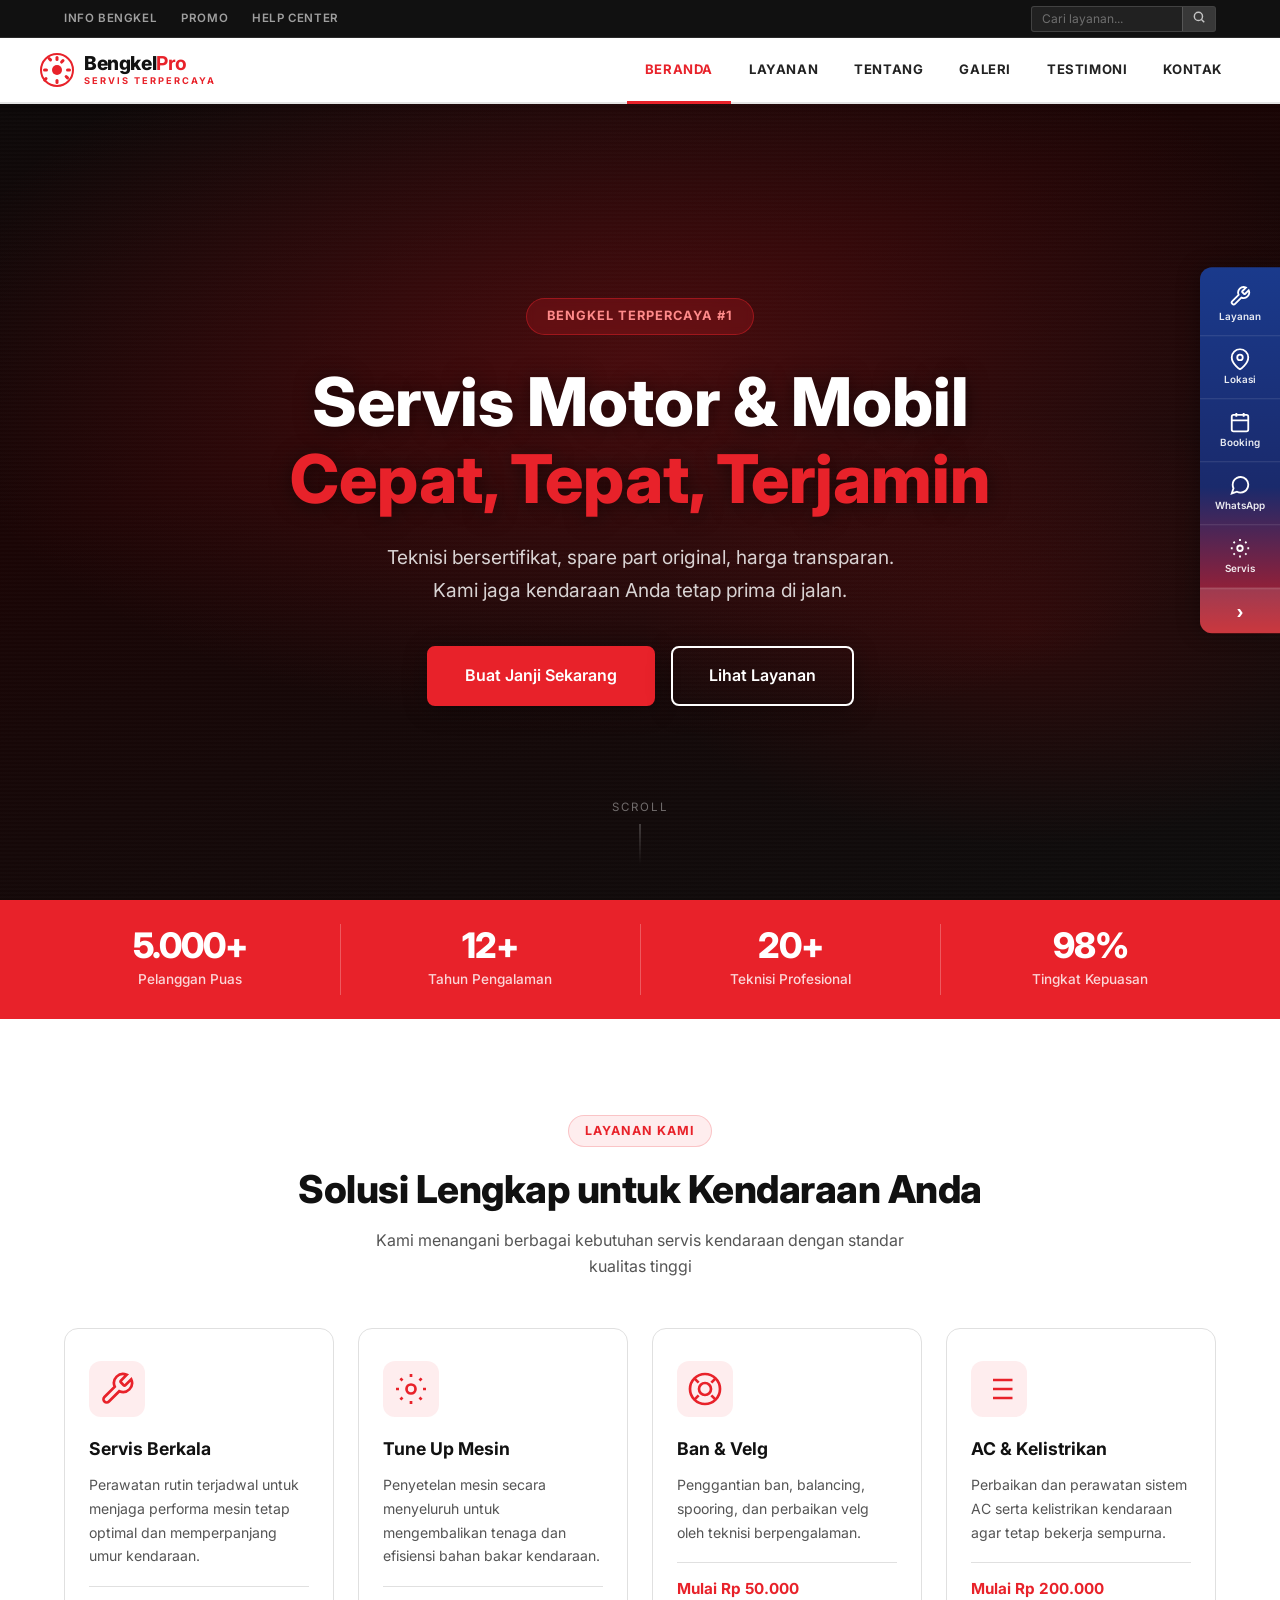
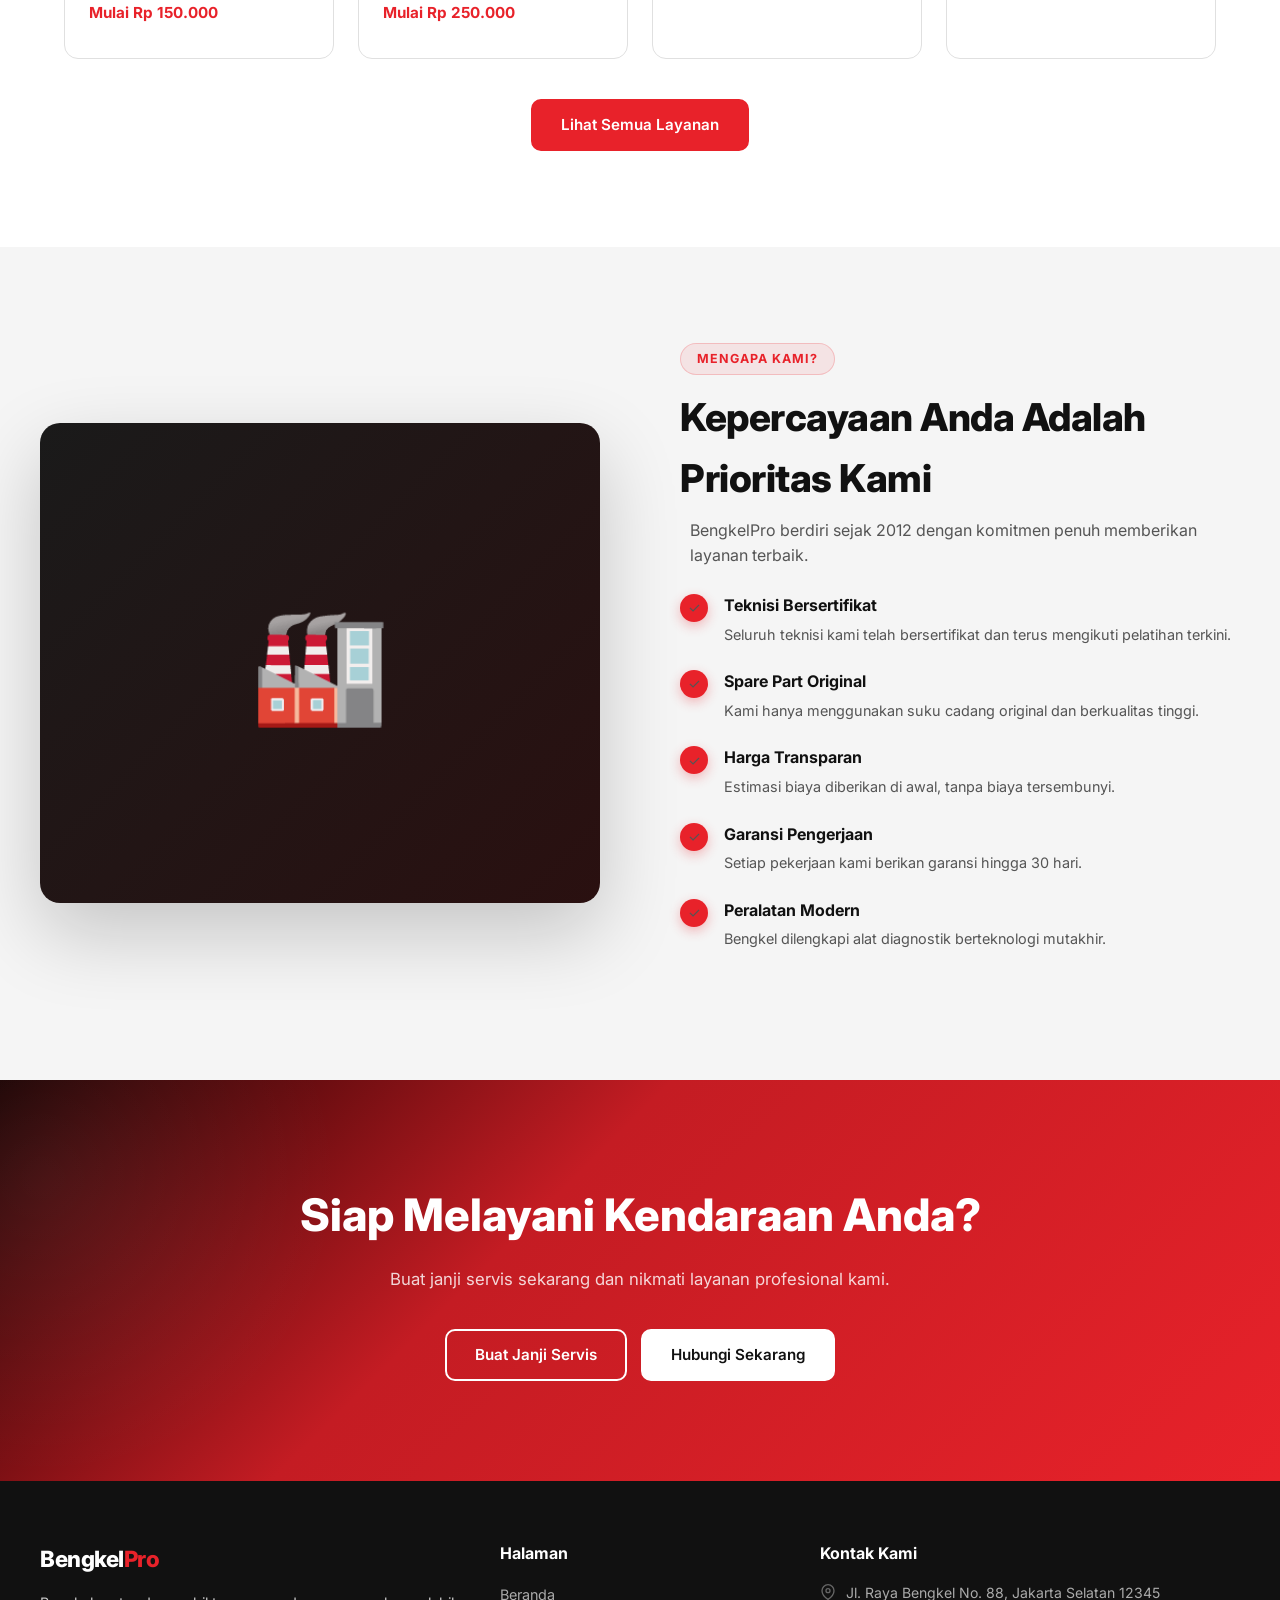
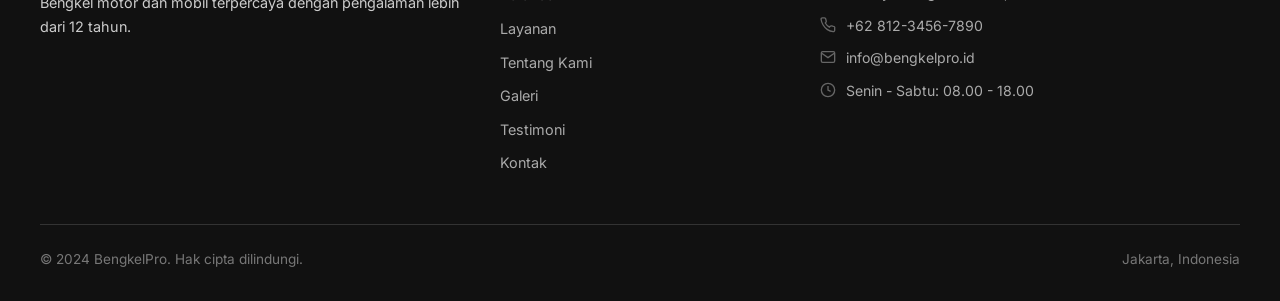
==== commit ef7001c8: "Fix: rewrite index.html clean, SVG icons everywhere, no broken emoji" ====
--- a/index.html
+++ b/index.html
@@ -3,16 +3,15 @@
 <head>
   <meta charset="UTF-8" />
   <meta name="viewport" content="width=device-width, initial-scale=1.0" />
-  <title>BengkelPro â€“ Servis Motor & Mobil Terpercaya</title>
-  <meta name="description" content="BengkelPro â€“ Bengkel motor dan mobil profesional. Servis cepat, tepat, dan terjamin dengan teknisi berpengalaman." />
+  <title>BengkelPro - Servis Motor &amp; Mobil Terpercaya</title>
   <link rel="preconnect" href="https://fonts.googleapis.com" />
   <link rel="preconnect" href="https://fonts.gstatic.com" crossorigin />
   <link href="https://fonts.googleapis.com/css2?family=Inter:wght@400;500;600;700;800&display=swap" rel="stylesheet" />
-  <link rel="stylesheet" href="assets/css/style.css?v=4" />
+  <link rel="stylesheet" href="assets/css/style.css?v=5" />
 </head>
 <body>
 
-  <!-- ===== TOPBAR ===== -->
+  <!-- TOPBAR -->
   <div class="topbar">
     <div class="topbar-inner">
       <div class="topbar-left">
@@ -23,21 +22,41 @@
       <div class="topbar-right">
         <div class="topbar-search">
           <input type="text" placeholder="Cari layanan..." aria-label="Cari" />
-          <button aria-label="Search"><svg width="14" height="14" viewBox="0 0 24 24" fill="none" stroke="rgba(255,255,255,0.7)" stroke-width="2.5"><circle cx="11" cy="11" r="7"/><line x1="21" y1="21" x2="16.65" y2="16.65"/></svg></button>
+          <button aria-label="Search">
+            <svg width="14" height="14" viewBox="0 0 24 24" fill="none" stroke="rgba(255,255,255,0.7)" stroke-width="2.5">
+              <circle cx="11" cy="11" r="7"/><line x1="21" y1="21" x2="16.65" y2="16.65"/>
+            </svg>
+          </button>
         </div>
       </div>
     </div>
   </div>
 
-  <!-- ===== NAVBAR ===== -->
-  <nav class="navbar" role="navigation" aria-label="Main navigation">
+  <!-- NAVBAR -->
+  <nav class="navbar" id="navbar">
     <div class="nav-inner">
       <a href="index.html" class="nav-logo">
-        <div class="logo-text-wrap"><span class="logo-text">Bengkel<strong>Pro</strong></span><span class="logo-tagline">SERVIS TERPERCAYA</span></div></a>
+        <svg class="logo-svg" width="34" height="34" viewBox="0 0 34 34" fill="none" xmlns="http://www.w3.org/2000/svg">
+          <circle cx="17" cy="17" r="16" stroke="#E8222A" stroke-width="2"/>
+          <circle cx="17" cy="17" r="5" fill="#E8222A"/>
+          <rect x="15.5" y="3"  width="3" height="5" rx="1.5" fill="#E8222A"/>
+          <rect x="15.5" y="26" width="3" height="5" rx="1.5" fill="#E8222A"/>
+          <rect x="3"  y="15.5" width="5" height="3" rx="1.5" fill="#E8222A"/>
+          <rect x="26" y="15.5" width="5" height="3" rx="1.5" fill="#E8222A"/>
+          <rect x="7"  y="5.5"  width="3" height="5" rx="1.5" fill="#E8222A" transform="rotate(-45 7 5.5)"/>
+          <rect x="24" y="23.5" width="3" height="5" rx="1.5" fill="#E8222A" transform="rotate(-45 24 23.5)"/>
+          <rect x="23" y="5.5"  width="3" height="5" rx="1.5" fill="#E8222A" transform="rotate(45 23 5.5)"/>
+          <rect x="6"  y="23.5" width="3" height="5" rx="1.5" fill="#E8222A" transform="rotate(45 6 23.5)"/>
+        </svg>
+        <div class="logo-text-wrap">
+          <span class="logo-text">Bengkel<strong>Pro</strong></span>
+          <span class="logo-tagline">SERVIS TERPERCAYA</span>
+        </div>
+      </a>
       <button class="hamburger" id="hamburger" aria-label="Toggle menu" aria-expanded="false">
         <span></span><span></span><span></span>
       </button>
-      <ul class="nav-menu" id="navMenu" role="list">
+      <ul class="nav-menu" id="navMenu">
         <li><a href="index.html" class="active">BERANDA</a></li>
         <li><a href="layanan.html">LAYANAN</a></li>
         <li><a href="tentang.html">TENTANG</a></li>
@@ -48,33 +67,38 @@
     </div>
   </nav>
 
-  <!-- ===== FLOATING SIDEBAR ===== -->
+  <!-- FLOATING SIDEBAR -->
   <div class="float-sidebar" id="floatSidebar">
-    <a href="layanan.html" class="fsb-item" title="Layanan">
-      <span class="fsb-icon"><svg width="20" height="20" viewBox="0 0 24 24" fill="none" stroke="white" stroke-width="2"><path d="M14.7 6.3a1 1 0 0 0 0 1.4l1.6 1.6a1 1 0 0 0 1.4 0l3.77-3.77a6 6 0 0 1-7.94 7.94l-6.91 6.91a2.12 2.12 0 0 1-3-3l6.91-6.91a6 6 0 0 1 7.94-7.94l-3.76 3.76z"/></svg></span><span class="fsb-label">Layanan</span>
-    </a>
-    <a href="kontak.html" class="fsb-item" title="Lokasi">
-      <span class="fsb-icon"><svg width="20" height="20" viewBox="0 0 24 24" fill="none" stroke="white" stroke-width="2"><path d="M21 10c0 7-9 13-9 13s-9-6-9-13a9 9 0 0 1 18 0z"/><circle cx="12" cy="10" r="3"/></svg></span><span class="fsb-label">Lokasi</span>
-    </a>
-    <a href="kontak.html" class="fsb-item" title="Booking">
-      <span class="fsb-icon"><svg width="20" height="20" viewBox="0 0 24 24" fill="none" stroke="white" stroke-width="2"><rect x="3" y="4" width="18" height="18" rx="2"/><line x1="16" y1="2" x2="16" y2="6"/><line x1="8" y1="2" x2="8" y2="6"/><line x1="3" y1="10" x2="21" y2="10"/></svg></span><span class="fsb-label">Booking</span>
-    </a>
-    <a href="https://wa.me/6281234567890" target="_blank" class="fsb-item" title="WhatsApp">
-      <span class="fsb-icon"><svg width="20" height="20" viewBox="0 0 24 24" fill="none" stroke="white" stroke-width="2"><path d="M21 11.5a8.38 8.38 0 0 1-.9 3.8 8.5 8.5 0 0 1-7.6 4.7 8.38 8.38 0 0 1-3.8-.9L3 21l1.9-5.7a8.38 8.38 0 0 1-.9-3.8 8.5 8.5 0 0 1 4.7-7.6 8.38 8.38 0 0 1 3.8-.9h.5a8.48 8.48 0 0 1 8 8v.5z"/></svg></span><span class="fsb-label">WhatsApp</span>
-    </a>
-    <a href="layanan.html" class="fsb-item" title="Servis">
-      <span class="fsb-icon"><svg width="20" height="20" viewBox="0 0 24 24" fill="none" stroke="white" stroke-width="2"><circle cx="12" cy="12" r="3"/><path d="M19.07 4.93l-1.41 1.41M4.93 4.93l1.41 1.41M12 2v2M12 20v2M20 12h2M2 12h2M19.07 19.07l-1.41-1.41M4.93 19.07l1.41-1.41"/></svg></span><span class="fsb-label">Servis</span>
-    </a>
-    <button class="fsb-toggle" id="fsbToggle" aria-label="Toggle sidebar">&#8250;</button>
+    <a href="layanan.html" class="fsb-item">
+      <svg class="fsb-icon" width="22" height="22" viewBox="0 0 24 24" fill="none" stroke="white" stroke-width="2"><path d="M14.7 6.3a1 1 0 0 0 0 1.4l1.6 1.6a1 1 0 0 0 1.4 0l3.77-3.77a6 6 0 0 1-7.94 7.94l-6.91 6.91a2.12 2.12 0 0 1-3-3l6.91-6.91a6 6 0 0 1 7.94-7.94l-3.76 3.76z"/></svg>
+      <span class="fsb-label">Layanan</span>
+    </a>
+    <a href="kontak.html" class="fsb-item">
+      <svg class="fsb-icon" width="22" height="22" viewBox="0 0 24 24" fill="none" stroke="white" stroke-width="2"><path d="M21 10c0 7-9 13-9 13s-9-6-9-13a9 9 0 0 1 18 0z"/><circle cx="12" cy="10" r="3"/></svg>
+      <span class="fsb-label">Lokasi</span>
+    </a>
+    <a href="kontak.html" class="fsb-item">
+      <svg class="fsb-icon" width="22" height="22" viewBox="0 0 24 24" fill="none" stroke="white" stroke-width="2"><rect x="3" y="4" width="18" height="18" rx="2"/><line x1="16" y1="2" x2="16" y2="6"/><line x1="8" y1="2" x2="8" y2="6"/><line x1="3" y1="10" x2="21" y2="10"/></svg>
+      <span class="fsb-label">Booking</span>
+    </a>
+    <a href="https://wa.me/6281234567890" target="_blank" rel="noopener" class="fsb-item">
+      <svg class="fsb-icon" width="22" height="22" viewBox="0 0 24 24" fill="none" stroke="white" stroke-width="2"><path d="M21 11.5a8.38 8.38 0 0 1-.9 3.8 8.5 8.5 0 0 1-7.6 4.7 8.38 8.38 0 0 1-3.8-.9L3 21l1.9-5.7a8.38 8.38 0 0 1-.9-3.8 8.5 8.5 0 0 1 4.7-7.6 8.38 8.38 0 0 1 3.8-.9h.5a8.48 8.48 0 0 1 8 8v.5z"/></svg>
+      <span class="fsb-label">WhatsApp</span>
+    </a>
+    <a href="layanan.html" class="fsb-item">
+      <svg class="fsb-icon" width="22" height="22" viewBox="0 0 24 24" fill="none" stroke="white" stroke-width="2"><circle cx="12" cy="12" r="3"/><path d="M19.07 4.93l-1.41 1.41M4.93 4.93l1.41 1.41M12 2v2M12 20v2M20 12h2M2 12h2M19.07 19.07l-1.41-1.41M4.93 19.07l1.41-1.41"/></svg>
+      <span class="fsb-label">Servis</span>
+    </a>
+    <button class="fsb-toggle" id="fsbToggle" aria-label="Tutup sidebar">&#8250;</button>
   </div>
 
-  <!-- ===== HERO ===== -->
+  <!-- HERO -->
   <section class="hero">
     <div class="hero-bg"></div>
     <div class="hero-overlay"></div>
     <div class="hero-content">
-      <span class="hero-badge">ðŸ† Bengkel Terpercaya #1</span>
-      <h1>Servis Motor & Mobil<br /><span class="highlight">Cepat, Tepat, Terjamin</span></h1>
+      <span class="hero-badge">BENGKEL TERPERCAYA #1</span>
+      <h1>Servis Motor &amp; Mobil<br><span class="highlight">Cepat, Tepat, Terjamin</span></h1>
       <p>Teknisi bersertifikat, spare part original, harga transparan.<br>Kami jaga kendaraan Anda tetap prima di jalan.</p>
       <div class="hero-btns">
         <a href="kontak.html" class="btn btn-red">Buat Janji Sekarang</a>
@@ -82,23 +106,23 @@
       </div>
     </div>
     <div class="hero-scroll-hint">
-      <span>Scroll</span>
+      <span>SCROLL</span>
       <div class="scroll-line"></div>
     </div>
   </section>
 
-  <!-- ===== STATS BAR ===== -->
-  <section class="stats-bar" aria-label="Statistik BengkelPro">
+  <!-- STATS BAR -->
+  <section class="stats-bar">
     <div class="stats-grid">
-      <div class="stat-item stat-divider">
+      <div class="stat-item">
         <div class="stat-number">5.000+</div>
         <div class="stat-label">Pelanggan Puas</div>
       </div>
-      <div class="stat-item stat-divider">
+      <div class="stat-item">
         <div class="stat-number">12+</div>
         <div class="stat-label">Tahun Pengalaman</div>
       </div>
-      <div class="stat-item stat-divider">
+      <div class="stat-item">
         <div class="stat-number">20+</div>
         <div class="stat-label">Teknisi Profesional</div>
       </div>
@@ -109,7 +133,7 @@
     </div>
   </section>
 
-  <!-- ===== SERVICE PREVIEW ===== -->
+  <!-- SERVICES -->
   <section class="services-preview">
     <div class="container" style="text-align:center;">
       <span class="section-label">Layanan Kami</span>
@@ -117,86 +141,81 @@
       <p class="section-subtitle">Kami menangani berbagai kebutuhan servis kendaraan dengan standar kualitas tinggi</p>
     </div>
     <div class="cards-grid">
-        <article class="service-card reveal">
-          <div class="service-icon">ðŸ”§</div>
-          <h3>Servis Berkala</h3>
-          <p>Perawatan rutin terjadwal untuk menjaga performa mesin tetap optimal dan memperpanjang umur kendaraan.</p>
-          <div class="card-price">Mulai Rp 150.000</div>
-        </article>
-        <article class="service-card reveal">
-          <div class="service-icon">âš™ï¸</div>
-          <h3>Tune Up Mesin</h3>
-          <p>Penyetelan mesin secara menyeluruh untuk mengembalikan tenaga dan efisiensi bahan bakar kendaraan.</p>
-          <div class="card-price">Mulai Rp 250.000</div>
-        </article>
-        <article class="service-card reveal">
-          <div class="service-icon">ðŸ”©</div>
-          <h3>Ban & Velg</h3>
-          <p>Penggantian ban, balancing, spooring, dan perbaikan velg oleh teknisi berpengalaman.</p>
-          <div class="card-price">Mulai Rp 50.000</div>
-        </article>
-        <article class="service-card reveal">
-          <div class="service-icon">â„ï¸</div>
-          <h3>AC & Kelistrikan</h3>
-          <p>Perbaikan dan perawatan sistem AC serta kelistrikan kendaraan agar tetap bekerja sempurna.</p>
-          <div class="card-price">Mulai Rp 200.000</div>
-        </article>
-      </div>
-      <div style="text-align:center;margin-top:40px;">
-        <a href="layanan.html" class="btn btn-red">Lihat Semua Layanan</a>
-      </div>
-  </section>
-
-  <!-- ===== WHY US ===== -->
+      <article class="service-card reveal">
+        <div class="svc-svg">
+          <svg width="36" height="36" viewBox="0 0 24 24" fill="none" stroke="#E8222A" stroke-width="1.8"><path d="M14.7 6.3a1 1 0 0 0 0 1.4l1.6 1.6a1 1 0 0 0 1.4 0l3.77-3.77a6 6 0 0 1-7.94 7.94l-6.91 6.91a2.12 2.12 0 0 1-3-3l6.91-6.91a6 6 0 0 1 7.94-7.94l-3.76 3.76z"/></svg>
+        </div>
+        <h3>Servis Berkala</h3>
+        <p>Perawatan rutin terjadwal untuk menjaga performa mesin tetap optimal dan memperpanjang umur kendaraan.</p>
+        <div class="card-price">Mulai Rp 150.000</div>
+      </article>
+      <article class="service-card reveal">
+        <div class="svc-svg">
+          <svg width="36" height="36" viewBox="0 0 24 24" fill="none" stroke="#E8222A" stroke-width="1.8"><circle cx="12" cy="12" r="3"/><path d="M19.07 4.93l-1.41 1.41M4.93 4.93l1.41 1.41M12 2v2M12 20v2M20 12h2M2 12h2M19.07 19.07l-1.41-1.41M4.93 19.07l1.41-1.41"/></svg>
+        </div>
+        <h3>Tune Up Mesin</h3>
+        <p>Penyetelan mesin secara menyeluruh untuk mengembalikan tenaga dan efisiensi bahan bakar kendaraan.</p>
+        <div class="card-price">Mulai Rp 250.000</div>
+      </article>
+      <article class="service-card reveal">
+        <div class="svc-svg">
+          <svg width="36" height="36" viewBox="0 0 24 24" fill="none" stroke="#E8222A" stroke-width="1.8"><circle cx="12" cy="12" r="10"/><circle cx="12" cy="12" r="4"/><line x1="4.93" y1="4.93" x2="7.76" y2="7.76"/><line x1="16.24" y1="16.24" x2="19.07" y2="19.07"/><line x1="19.07" y1="4.93" x2="16.24" y2="7.76"/><line x1="7.76" y1="16.24" x2="4.93" y2="19.07"/></svg>
+        </div>
+        <h3>Ban &amp; Velg</h3>
+        <p>Penggantian ban, balancing, spooring, dan perbaikan velg oleh teknisi berpengalaman.</p>
+        <div class="card-price">Mulai Rp 50.000</div>
+      </article>
+      <article class="service-card reveal">
+        <div class="svc-svg">
+          <svg width="36" height="36" viewBox="0 0 24 24" fill="none" stroke="#E8222A" stroke-width="1.8"><path d="M8 6h13M8 12h13M8 18h13M3 6h.01M3 12h.01M3 18h.01"/></svg>
+        </div>
+        <h3>AC &amp; Kelistrikan</h3>
+        <p>Perbaikan dan perawatan sistem AC serta kelistrikan kendaraan agar tetap bekerja sempurna.</p>
+        <div class="card-price">Mulai Rp 200.000</div>
+      </article>
+    </div>
+    <div style="text-align:center;margin-top:40px;padding:0 24px;">
+      <a href="layanan.html" class="btn btn-red">Lihat Semua Layanan</a>
+    </div>
+  </section>
+
+  <!-- WHY US -->
   <section class="why-us">
-    <div class="why-grid reveal">
-      <div class="why-image" role="img" aria-label="Foto bengkel BengkelPro">ðŸ­</div>
+    <div class="why-grid">
+      <div class="why-image">
+        <svg width="80" height="80" viewBox="0 0 24 24" fill="none" stroke="rgba(232,34,42,0.6)" stroke-width="1"><path d="M3 9l9-7 9 7v11a2 2 0 0 1-2 2H5a2 2 0 0 1-2-2z"/><polyline points="9,22 9,12 15,12 15,22"/></svg>
+      </div>
       <div>
-        <p style="color:var(--red);font-weight:700;font-size:.85rem;text-transform:uppercase;letter-spacing:.5px;margin-bottom:8px;">Mengapa Kami?</p>
+        <p class="section-label">Mengapa Kami?</p>
         <h2 class="section-title">Kepercayaan Anda Adalah Prioritas Kami</h2>
-        <p class="section-subtitle" style="margin-bottom:24px;">BengkelPro berdiri sejak 2012 dengan komitmen penuh memberikan layanan terbaik.</p>
+        <p class="section-subtitle" style="margin-bottom:24px;text-align:left;">BengkelPro berdiri sejak 2012 dengan komitmen penuh memberikan layanan terbaik.</p>
         <ul class="why-list">
-          <li>
-            <span class="check-icon" aria-hidden="true">âœ“</span>
-            <div><strong>Teknisi Bersertifikat</strong><span>Seluruh teknisi kami telah bersertifikat dan terus mengikuti pelatihan terkini.</span></div>
-          </li>
-          <li>
-            <span class="check-icon" aria-hidden="true">âœ“</span>
-            <div><strong>Spare Part Original</strong><span>Kami hanya menggunakan suku cadang original dan berkualitas tinggi.</span></div>
-          </li>
-          <li>
-            <span class="check-icon" aria-hidden="true">âœ“</span>
-            <div><strong>Harga Transparan</strong><span>Estimasi biaya diberikan di awal sebelum pengerjaan dimulai, tanpa biaya tersembunyi.</span></div>
-          </li>
-          <li>
-            <span class="check-icon" aria-hidden="true">âœ“</span>
-            <div><strong>Garansi Pengerjaan</strong><span>Setiap pekerjaan kami berikan garansi hingga 30 hari untuk ketenangan pikiran Anda.</span></div>
-          </li>
-          <li>
-            <span class="check-icon" aria-hidden="true">âœ“</span>
-            <div><strong>Peralatan Modern</strong><span>Bengkel kami dilengkapi alat diagnostik dan servis berteknologi mutakhir.</span></div>
-          </li>
+          <li><span class="check-icon">&#10003;</span><div><strong>Teknisi Bersertifikat</strong><span>Seluruh teknisi kami telah bersertifikat dan terus mengikuti pelatihan terkini.</span></div></li>
+          <li><span class="check-icon">&#10003;</span><div><strong>Spare Part Original</strong><span>Kami hanya menggunakan suku cadang original dan berkualitas tinggi.</span></div></li>
+          <li><span class="check-icon">&#10003;</span><div><strong>Harga Transparan</strong><span>Estimasi biaya diberikan di awal, tanpa biaya tersembunyi.</span></div></li>
+          <li><span class="check-icon">&#10003;</span><div><strong>Garansi Pengerjaan</strong><span>Setiap pekerjaan kami berikan garansi hingga 30 hari.</span></div></li>
+          <li><span class="check-icon">&#10003;</span><div><strong>Peralatan Modern</strong><span>Bengkel dilengkapi alat diagnostik berteknologi mutakhir.</span></div></li>
         </ul>
       </div>
     </div>
   </section>
 
-  <!-- ===== CTA BANNER ===== -->
+  <!-- CTA -->
   <section class="cta-banner">
     <h2>Siap Melayani Kendaraan Anda?</h2>
-    <p>Buat janji servis sekarang dan nikmati layanan profesional kami. Hubungi kami via WhatsApp atau kunjungi bengkel langsung.</p>
+    <p>Buat janji servis sekarang dan nikmati layanan profesional kami.</p>
     <div class="cta-btns">
       <a href="kontak.html" class="btn btn-outline-white">Buat Janji Servis</a>
-      <a href="tel:+6281234567890" class="btn" style="background:var(--white);color:var(--dark);border-color:var(--white);">ðŸ“ž Hubungi Sekarang</a>
-    </div>
-  </section>
-
-  <!-- ===== FOOTER ===== -->
+      <a href="tel:+6281234567890" class="btn btn-white-solid">Hubungi Sekarang</a>
+    </div>
+  </section>
+
+  <!-- FOOTER -->
   <footer class="footer">
     <div class="footer-grid">
       <div class="footer-brand">
-        <div class="nav-logo">âš™ Bengkel<span>Pro</span></div>
-        <p>Bengkel motor dan mobil terpercaya dengan pengalaman lebih dari 12 tahun. Kami hadir untuk memberikan solusi terbaik bagi kendaraan Anda.</p>
+        <div class="footer-logo">Bengkel<span>Pro</span></div>
+        <p>Bengkel motor dan mobil terpercaya dengan pengalaman lebih dari 12 tahun.</p>
       </div>
       <div>
         <h4>Halaman</h4>
@@ -212,21 +231,31 @@
       <div>
         <h4>Kontak Kami</h4>
         <ul class="footer-contact">
-          <li><span class="icon">ðŸ“</span><span>Jl. Raya Bengkel No. 88, Jakarta Selatan, DKI Jakarta 12345</span></li>
-          <li><span class="icon">ðŸ“ž</span><span>+62 812-3456-7890</span></li>
-          <li><span class="icon">ðŸ’¬</span><span>WhatsApp: +62 812-3456-7890</span></li>
-          <li><span class="icon">âœ‰ï¸</span><span>info@bengkelpro.id</span></li>
-          <li><span class="icon">ðŸ•</span><span>Seninâ€“Sabtu: 08.00â€“18.00</span></li>
+          <li>
+            <svg width="16" height="16" viewBox="0 0 24 24" fill="none" stroke="currentColor" stroke-width="2"><path d="M21 10c0 7-9 13-9 13s-9-6-9-13a9 9 0 0 1 18 0z"/><circle cx="12" cy="10" r="3"/></svg>
+            <span>Jl. Raya Bengkel No. 88, Jakarta Selatan 12345</span>
+          </li>
+          <li>
+            <svg width="16" height="16" viewBox="0 0 24 24" fill="none" stroke="currentColor" stroke-width="2"><path d="M22 16.92v3a2 2 0 0 1-2.18 2 19.79 19.79 0 0 1-8.63-3.07A19.5 19.5 0 0 1 4.69 12 19.79 19.79 0 0 1 1.61 3.41 2 2 0 0 1 3.6 1.21h3a2 2 0 0 1 2 1.72c.127.96.361 1.903.7 2.81a2 2 0 0 1-.45 2.11L7.91 8.96a16 16 0 0 0 6.13 6.13l1.27-1.27a2 2 0 0 1 2.11-.45c.907.339 1.85.573 2.81.7A2 2 0 0 1 22 16.92z"/></svg>
+            <span>+62 812-3456-7890</span>
+          </li>
+          <li>
+            <svg width="16" height="16" viewBox="0 0 24 24" fill="none" stroke="currentColor" stroke-width="2"><path d="M4 4h16c1.1 0 2 .9 2 2v12c0 1.1-.9 2-2 2H4c-1.1 0-2-.9-2-2V6c0-1.1.9-2 2-2z"/><polyline points="22,6 12,13 2,6"/></svg>
+            <span>info@bengkelpro.id</span>
+          </li>
+          <li>
+            <svg width="16" height="16" viewBox="0 0 24 24" fill="none" stroke="currentColor" stroke-width="2"><circle cx="12" cy="12" r="10"/><polyline points="12,6 12,12 16,14"/></svg>
+            <span>Senin - Sabtu: 08.00 - 18.00</span>
+          </li>
         </ul>
       </div>
     </div>
     <div class="footer-bottom">
-      <span>Â© 2024 BengkelPro. Hak cipta dilindungi.</span>
-      <span>Dibuat dengan â¤ï¸ di Jakarta</span>
+      <span>&copy; 2024 BengkelPro. Hak cipta dilindungi.</span>
+      <span>Jakarta, Indonesia</span>
     </div>
   </footer>
 
   <script src="assets/js/main.js"></script>
 </body>
 </html>
-
--- a/assets/css/style.css
+++ b/assets/css/style.css
@@ -394,9 +394,36 @@
   gap: 8px;
 }
 
-/* ============================================================
-   PAGE HERO (inner pages)
-   ============================================================ */
+.btn-white-solid {
+  background: var(--white);
+  color: var(--dark);
+  border-color: var(--white);
+}
+.btn-white-solid:hover {
+  background: #f0f0f0;
+  transform: translateY(-2px);
+}
+
+/* Footer logo */
+.footer-logo {
+  font-size: 1.4rem;
+  font-weight: 800;
+  color: var(--white);
+  margin-bottom: 14px;
+  letter-spacing: -.5px;
+}
+.footer-logo span { color: var(--red); }
+
+/* Footer contact SVG icons */
+.footer-contact li {
+  display: flex;
+  gap: 10px;
+  font-size: .88rem;
+  margin-bottom: 10px;
+  align-items: flex-start;
+  color: #aaa;
+}
+.footer-contact svg { flex-shrink: 0; margin-top: 2px; color: #666; }
 .page-hero {
   background: linear-gradient(135deg, var(--dark) 0%, var(--dark-3) 100%);
   color: var(--white);
@@ -655,6 +682,13 @@
   font-size: 2.4rem;
   margin-bottom: 18px;
   display: block;
+}
+.svc-svg {
+  width: 56px; height: 56px;
+  background: rgba(232,34,42,.08);
+  border-radius: 12px;
+  display: flex; align-items: center; justify-content: center;
+  margin-bottom: 18px;
 }
 .service-card h3 {
   font-size: 1.1rem;
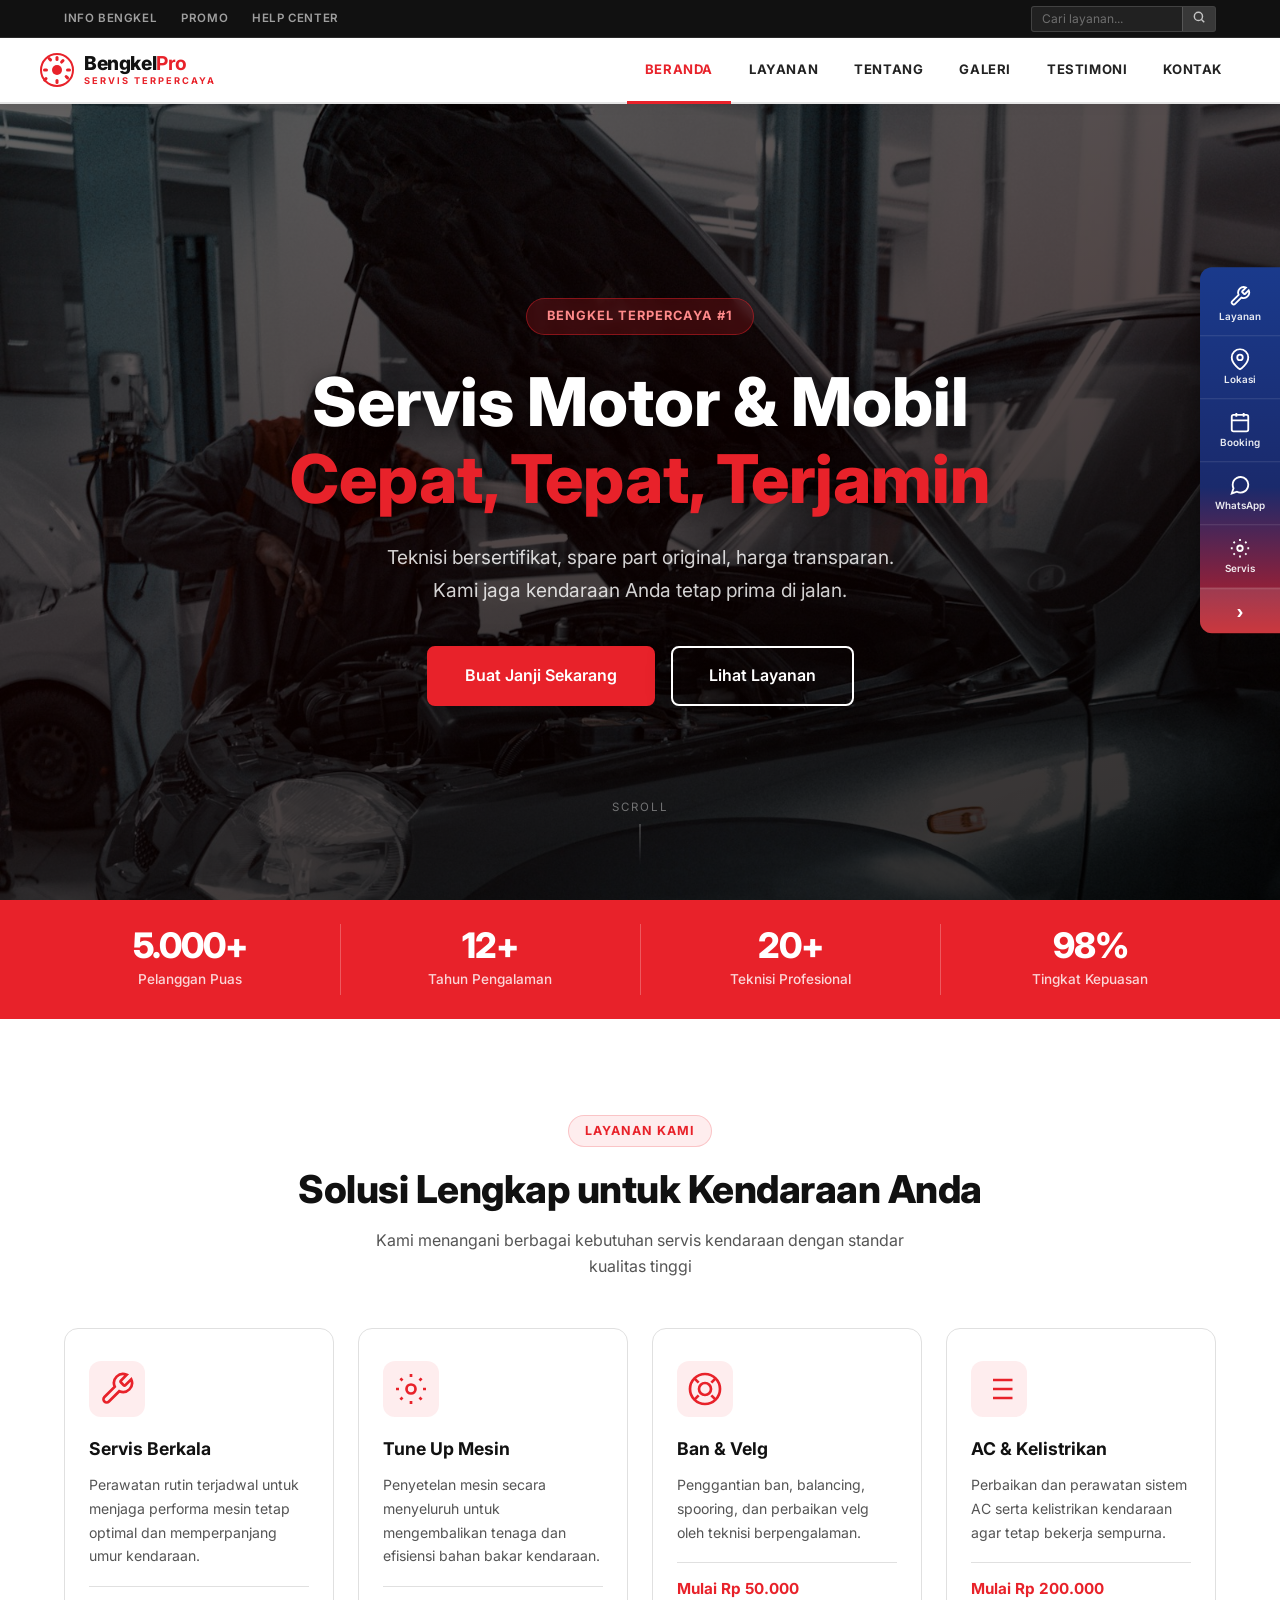
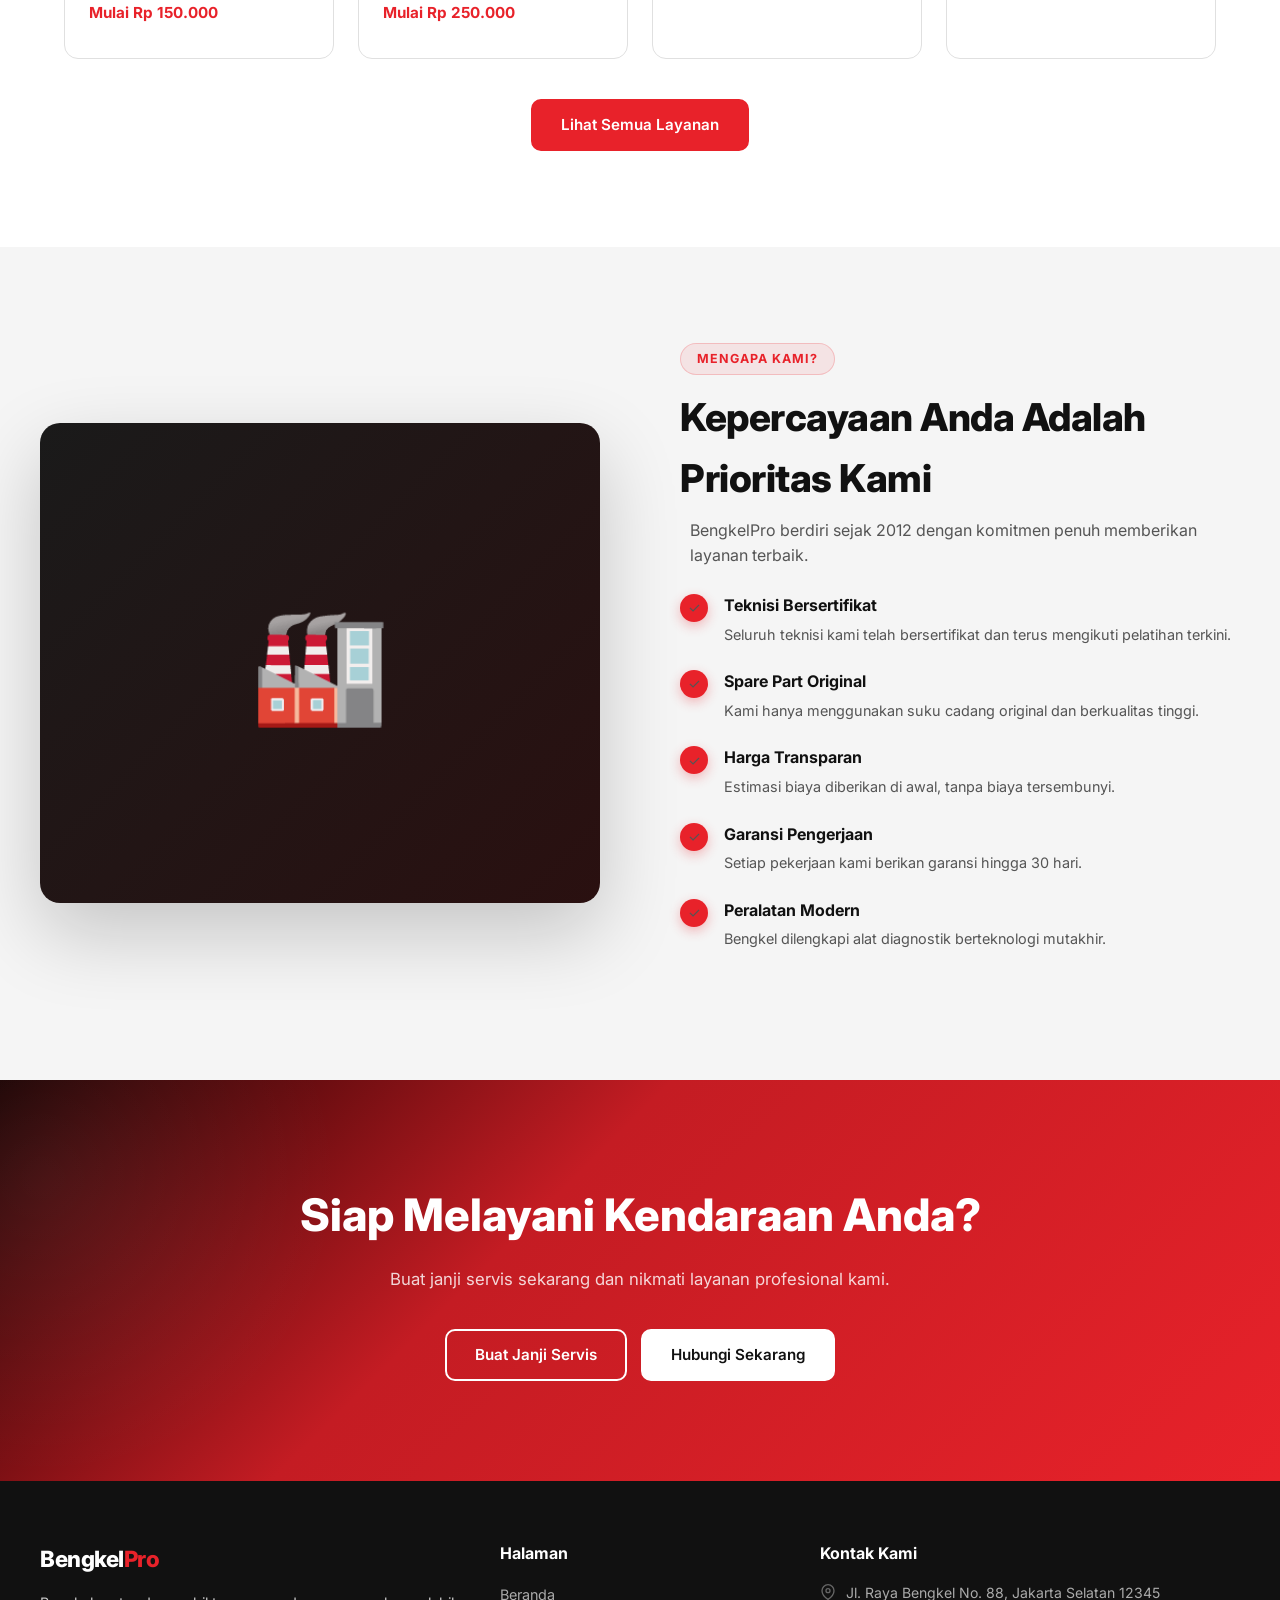
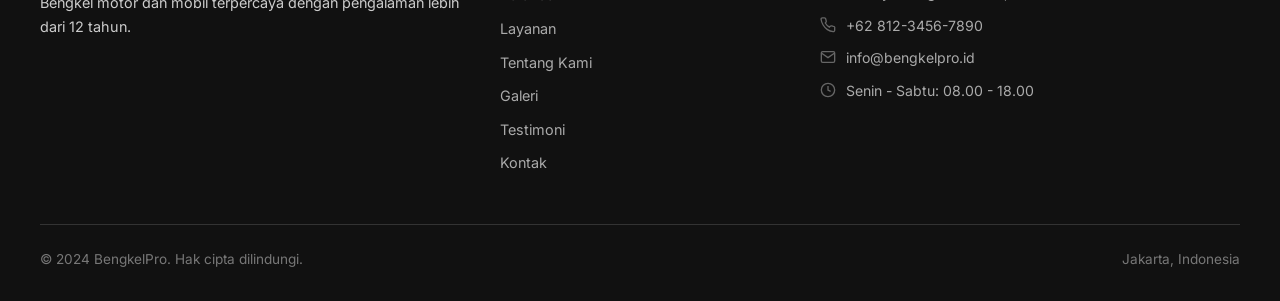
==== commit e32c0659: "Add hero background photo from local assets" ====
--- a/index.html
+++ b/index.html
@@ -7,7 +7,7 @@
   <link rel="preconnect" href="https://fonts.googleapis.com" />
   <link rel="preconnect" href="https://fonts.gstatic.com" crossorigin />
   <link href="https://fonts.googleapis.com/css2?family=Inter:wght@400;500;600;700;800&display=swap" rel="stylesheet" />
-  <link rel="stylesheet" href="assets/css/style.css?v=5" />
+  <link rel="stylesheet" href="assets/css/style.css?v=6" />
 </head>
 <body>
 
--- a/assets/css/style.css
+++ b/assets/css/style.css
@@ -456,28 +456,27 @@
   overflow: hidden;
 }
 
-/* Background: dramatic dark with red glow */
+/* Background: real photo from local assets */
 .hero-bg {
   position: absolute;
   inset: 0;
-  background:
-    radial-gradient(ellipse 80% 60% at 50% 40%, rgba(232,34,42,.22) 0%, transparent 70%),
-    radial-gradient(ellipse 50% 40% at 80% 70%, rgba(180,10,10,.15) 0%, transparent 60%),
-    linear-gradient(160deg, #0a0a0a 0%, #1a0505 40%, #0d0d0d 100%);
-}
-
-/* Subtle texture overlay */
+  background-image: url('../img/hero-bg.jpg');
+  background-size: cover;
+  background-position: center top;
+  transition: transform 8s ease;
+}
+.hero:hover .hero-bg { transform: scale(1.03); }
+
+/* Dark overlay - teks tetap terbaca */
 .hero-overlay {
   position: absolute;
   inset: 0;
-  background-image:
-    repeating-linear-gradient(
-      0deg,
-      transparent,
-      transparent 2px,
-      rgba(255,255,255,.012) 2px,
-      rgba(255,255,255,.012) 4px
-    );
+  background: linear-gradient(
+    160deg,
+    rgba(0,0,0,.60) 0%,
+    rgba(15,0,0,.72) 50%,
+    rgba(0,0,0,.82) 100%
+  );
 }
 
 .hero-content {
